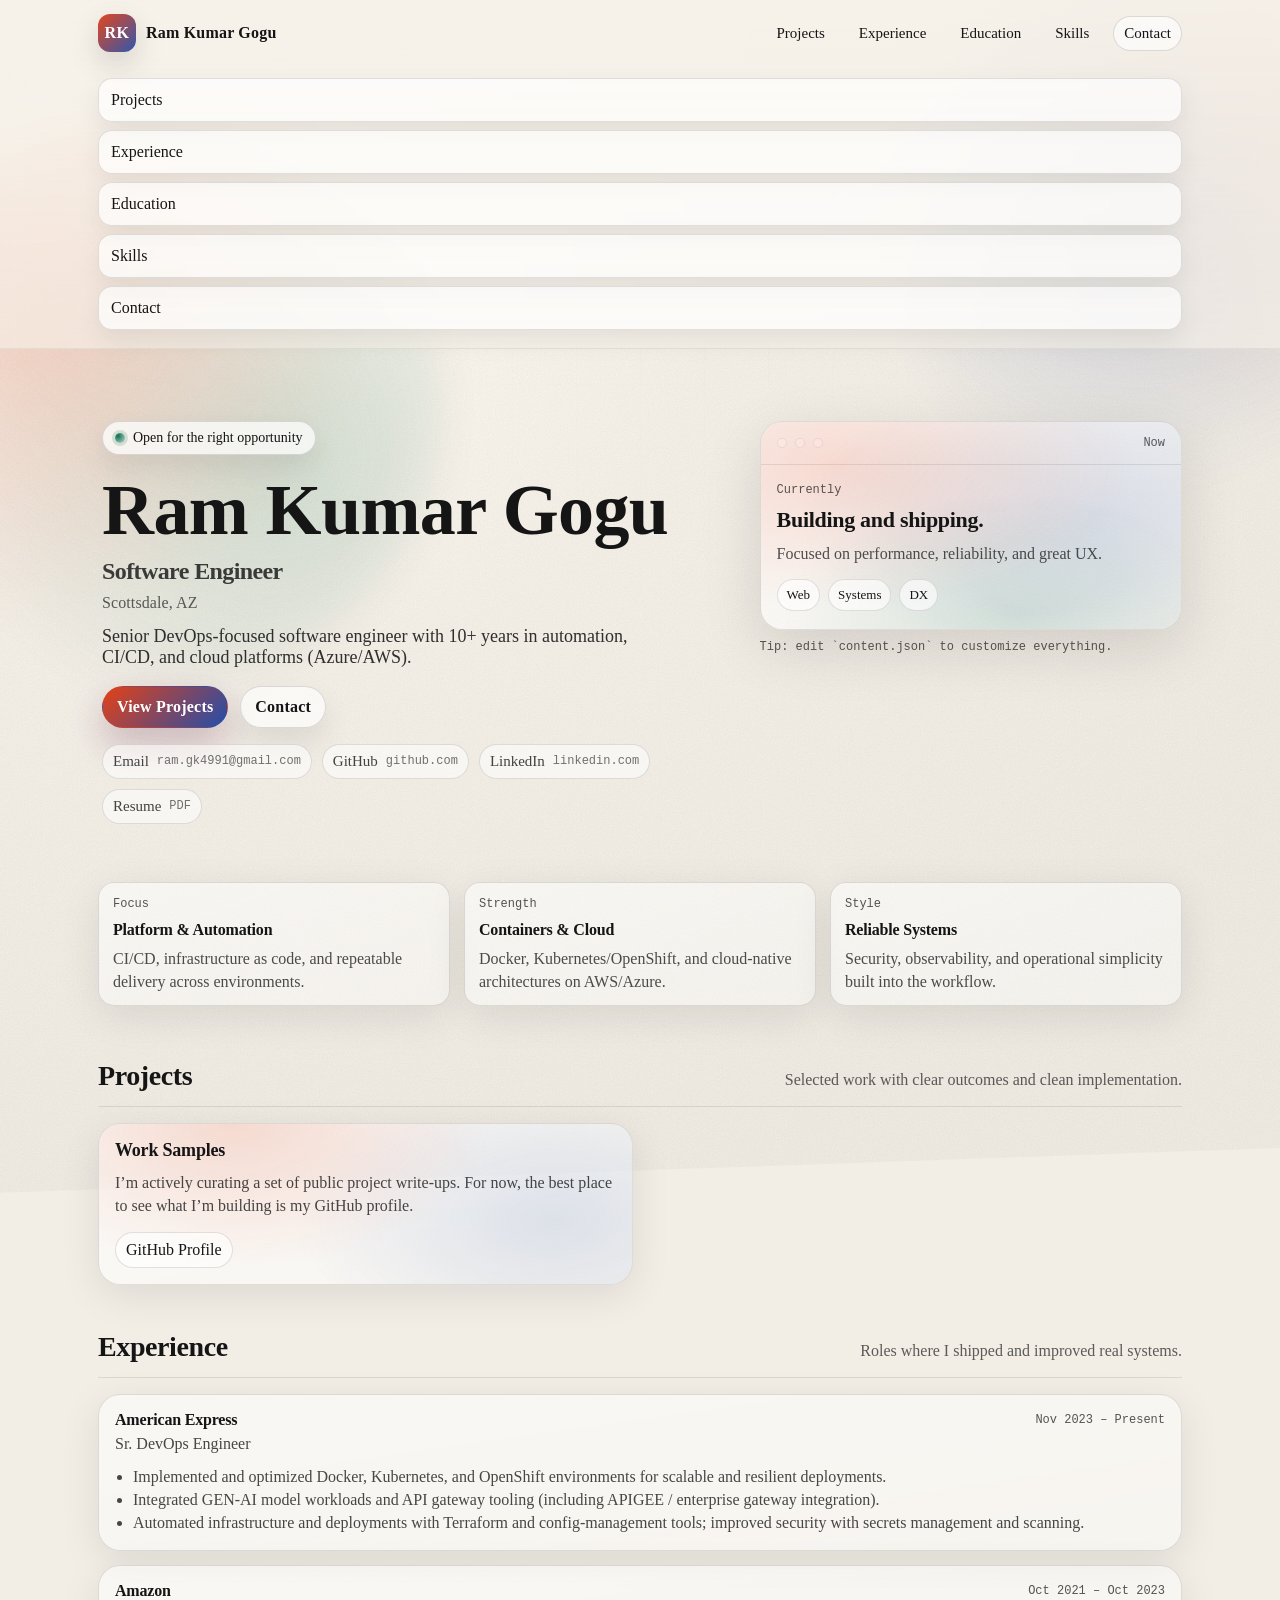
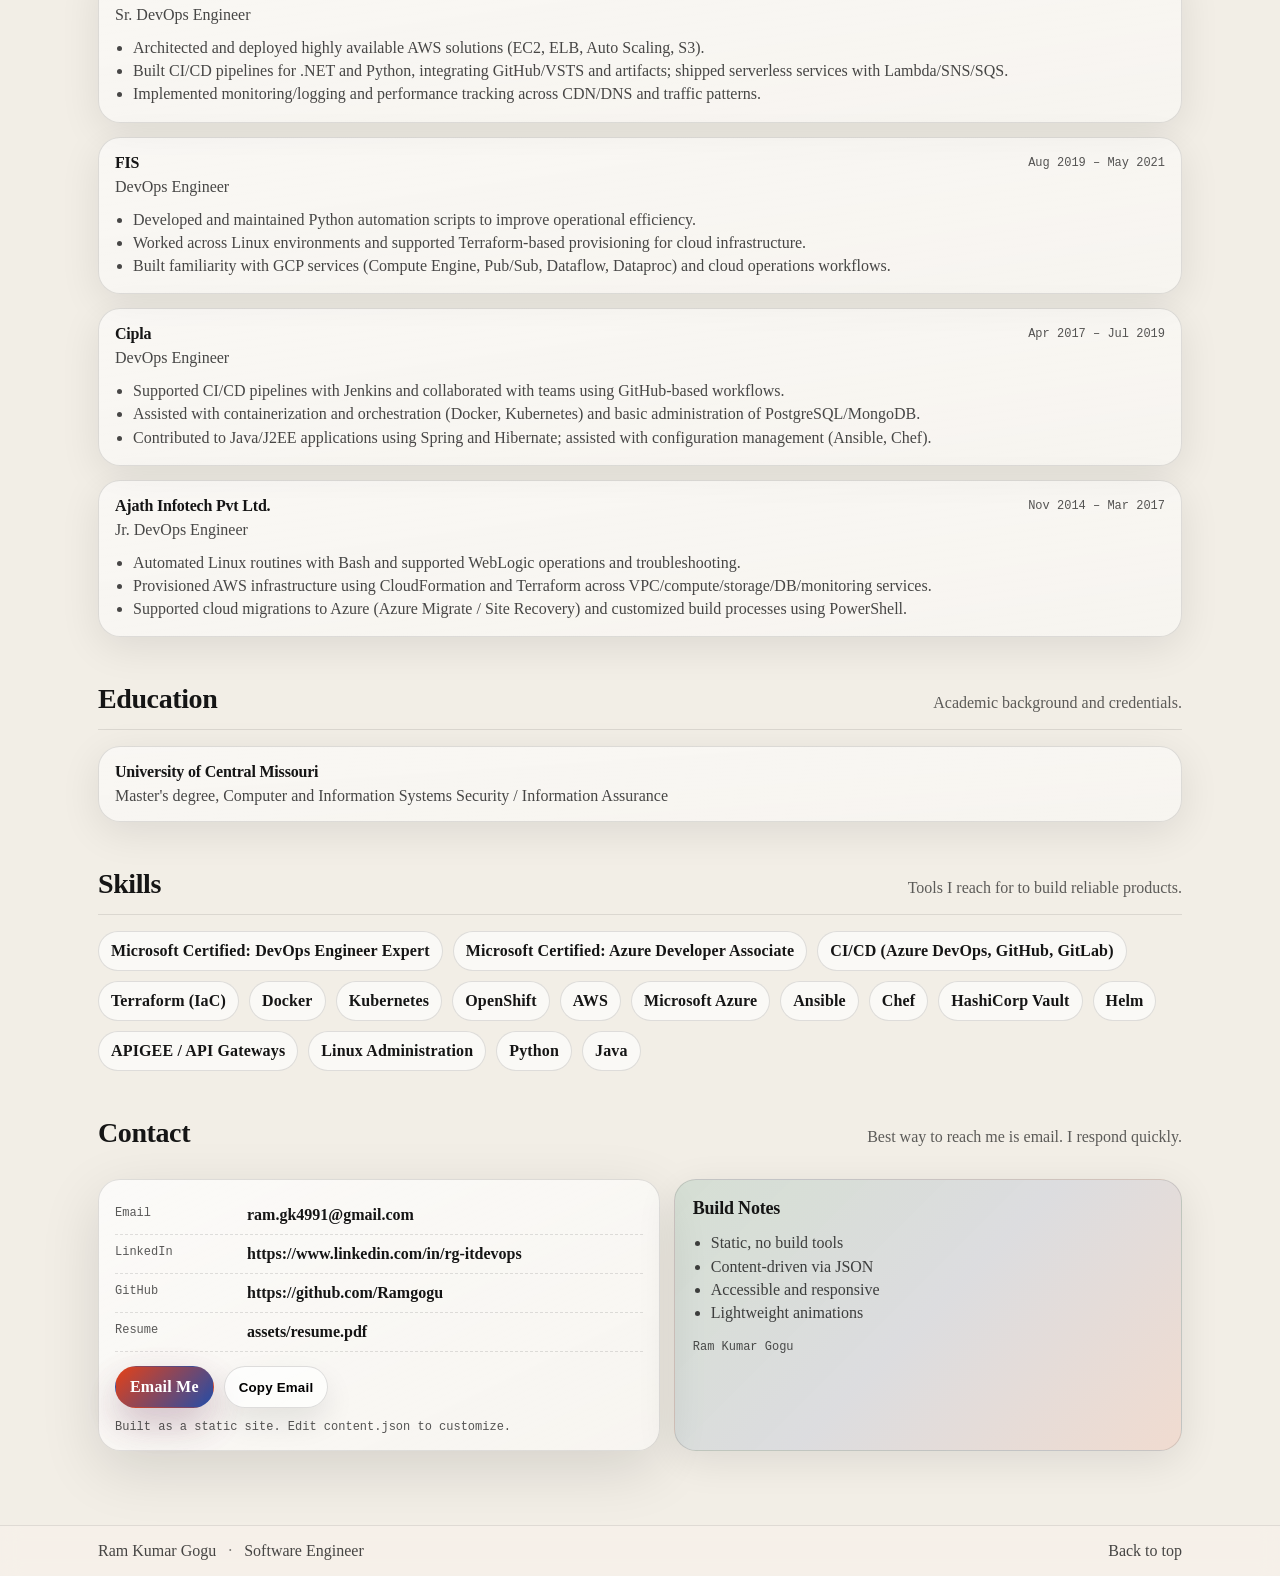
==== index.html @ 1a392394 "Publish portfolio" ====
<!doctype html>
<html lang="en">
  <head>
    <meta charset="UTF-8" />
    <meta name="viewport" content="width=device-width, initial-scale=1.0" />
    <meta name="color-scheme" content="light" />
    <title>Portfolio</title>
    <meta name="description" content="Personal portfolio." />

    <meta property="og:type" content="website" />
    <meta property="og:title" content="Portfolio" />
    <meta property="og:description" content="Personal portfolio." />
    <meta property="og:image" content="assets/og.svg" />

    <link rel="icon" href="assets/favicon.svg" type="image/svg+xml" />
    <link rel="preload" href="styles.css" as="style" />
    <link rel="stylesheet" href="styles.css" />
  </head>
  <body>
    <a class="skip" href="#main">Skip to content</a>

    <div class="bg" aria-hidden="true">
      <div class="bg__grain"></div>
      <div class="bg__orb bg__orb--one"></div>
      <div class="bg__orb bg__orb--two"></div>
      <div class="bg__grid"></div>
    </div>

    <header class="top">
      <nav class="nav" aria-label="Primary">
        <a class="brand" href="#top" aria-label="Home">
          <span class="brand__mark" aria-hidden="true">RK</span>
          <span class="brand__name" id="navName">Portfolio</span>
        </a>
        <div class="nav__links">
          <a href="#projects">Projects</a>
          <a href="#experience">Experience</a>
          <a href="#education">Education</a>
          <a href="#skills">Skills</a>
          <a href="#contact" class="pill">Contact</a>
        </div>
        <button class="nav__menu" id="menuBtn" type="button" aria-expanded="false" aria-controls="menuPanel">
          Menu
        </button>
      </nav>

      <div class="menu" id="menuPanel" hidden>
        <a href="#projects">Projects</a>
        <a href="#experience">Experience</a>
        <a href="#education">Education</a>
        <a href="#skills">Skills</a>
        <a href="#contact">Contact</a>
      </div>
    </header>

    <main id="main" class="main">
      <section class="hero" id="top">
        <div class="hero__content">
          <div class="hero__badge" id="availabilityBadge">Open to opportunities</div>
          <h1 class="hero__title">
            <span class="hero__name" id="heroName">Your Name</span>
            <span class="hero__role" id="heroRole">Role</span>
          </h1>
          <p class="hero__meta" id="heroMeta">Location</p>
          <p class="hero__tagline" id="heroTagline">A short, specific tagline.</p>
          <div class="hero__cta">
            <a class="btn btn--primary" id="primaryCta" href="#projects">View Projects</a>
            <a class="btn btn--ghost" id="secondaryCta" href="#contact">Contact</a>
          </div>
          <div class="hero__links" id="heroLinks" aria-label="Links"></div>
        </div>
        <div class="hero__card">
          <div class="card">
            <div class="card__top">
              <div class="card__dot"></div>
              <div class="card__dot"></div>
              <div class="card__dot"></div>
              <div class="card__label">Now</div>
            </div>
            <div class="card__body">
              <div class="card__kicker">Currently</div>
              <div class="card__headline" id="nowHeadline">Building and shipping.</div>
              <div class="card__sub" id="nowSub">Focused on performance, reliability, and great UX.</div>
              <div class="card__chips" id="nowChips">
                <span class="chip">Web</span>
                <span class="chip">Systems</span>
                <span class="chip">DX</span>
              </div>
            </div>
          </div>
          <div class="hero__hint">Tip: edit `content.json` to customize everything.</div>
        </div>
      </section>

      <section class="strip" id="highlights" aria-label="Highlights">
        <div class="strip__grid" id="highlightsGrid"></div>
      </section>

      <section class="section" id="projects">
        <div class="section__head">
          <h2>Projects</h2>
          <p>Selected work with clear outcomes and clean implementation.</p>
        </div>
        <div class="cards" id="projectsGrid"></div>
      </section>

      <section class="section" id="experience">
        <div class="section__head">
          <h2>Experience</h2>
          <p>Roles where I shipped and improved real systems.</p>
        </div>
        <div class="timeline" id="experienceTimeline"></div>
      </section>

      <section class="section" id="education">
        <div class="section__head">
          <h2>Education</h2>
          <p>Academic background and credentials.</p>
        </div>
        <div class="timeline" id="educationTimeline"></div>
      </section>

      <section class="section" id="skills">
        <div class="section__head">
          <h2>Skills</h2>
          <p>Tools I reach for to build reliable products.</p>
        </div>
        <div class="skills" id="skillsGrid"></div>
      </section>

      <section class="section section--contact" id="contact">
        <div class="section__head">
          <h2>Contact</h2>
          <p>Best way to reach me is email. I respond quickly.</p>
        </div>
        <div class="contact">
          <div class="contact__card">
            <div class="contact__row">
              <div class="contact__label">Email</div>
              <a class="contact__value" id="emailLink" href="mailto:you@example.com">you@example.com</a>
            </div>
            <div class="contact__row">
              <div class="contact__label">LinkedIn</div>
              <a class="contact__value" id="linkedinLink" href="#" rel="noreferrer">Add your URL</a>
            </div>
            <div class="contact__row">
              <div class="contact__label">GitHub</div>
              <a class="contact__value" id="githubLink" href="#" rel="noreferrer">Add your URL</a>
            </div>
            <div class="contact__row">
              <div class="contact__label">Resume</div>
              <a class="contact__value" id="resumeLink" href="#" rel="noreferrer">assets/resume.pdf</a>
            </div>
            <div class="contact__actions">
              <a class="btn btn--primary" id="emailCta" href="mailto:you@example.com">Email Me</a>
              <button class="btn btn--ghost" id="copyEmailBtn" type="button">Copy Email</button>
            </div>
            <p class="contact__note" id="footerNote"></p>
          </div>
          <div class="contact__aside">
            <div class="poster">
              <div class="poster__title">Build Notes</div>
              <ul class="poster__list">
                <li>Static, no build tools</li>
                <li>Content-driven via JSON</li>
                <li>Accessible and responsive</li>
                <li>Lightweight animations</li>
              </ul>
              <div class="poster__sig" id="posterSig">Your Name</div>
            </div>
          </div>
        </div>
      </section>
    </main>

    <footer class="footer">
      <div class="footer__inner">
        <div class="footer__left">
          <span id="footerName">Your Name</span>
          <span class="footer__sep" aria-hidden="true">·</span>
          <span id="footerRole">Role</span>
        </div>
        <div class="footer__right">
          <a href="#top">Back to top</a>
        </div>
      </div>
    </footer>

    <script type="module" src="app.js"></script>
  </body>
</html>
---- styles.css ----
:root {
  --bg0: #f7f2ea;
  --bg1: #f2eee6;
  --ink: #151515;
  --muted: rgba(21, 21, 21, 0.68);
  --line: rgba(21, 21, 21, 0.14);
  --card: rgba(255, 255, 255, 0.72);
  --card2: rgba(255, 255, 255, 0.55);

  --accent: #e43d12; /* hot vermillion */
  --accent2: #0b6e4f; /* deep green */
  --accent3: #1f4aa8; /* cobalt */

  --shadow: 0 18px 60px rgba(0, 0, 0, 0.12);
  --shadow2: 0 10px 40px rgba(0, 0, 0, 0.09);

  --radius: 22px;
  --radius2: 16px;
  --max: 1120px;

  --font: "Iowan Old Style", "Palatino Linotype", Palatino, "Book Antiqua", serif;
  --mono: ui-monospace, SFMono-Regular, Menlo, Monaco, Consolas, "Liberation Mono", "Courier New", monospace;
}

*,
*::before,
*::after {
  box-sizing: border-box;
}

html {
  scroll-behavior: smooth;
}

body {
  margin: 0;
  color: var(--ink);
  font-family: var(--font);
  background: radial-gradient(1200px 900px at 20% 10%, #fffaf2 0%, var(--bg0) 38%, var(--bg1) 100%);
  min-height: 100vh;
}

a {
  color: inherit;
  text-decoration: none;
}

a:hover {
  text-decoration: underline;
  text-decoration-thickness: 2px;
  text-underline-offset: 4px;
}

.skip {
  position: absolute;
  left: -9999px;
  top: 12px;
  padding: 10px 12px;
  border: 1px solid var(--line);
  border-radius: 999px;
  background: rgba(255, 255, 255, 0.95);
  box-shadow: var(--shadow2);
  z-index: 1000;
}

.skip:focus {
  left: 12px;
}

.bg {
  position: fixed;
  inset: 0;
  pointer-events: none;
  z-index: -1;
}

.bg__grain {
  position: absolute;
  inset: -30%;
  opacity: 0.08;
  background-image: url("assets/grain.svg");
  background-size: 180px 180px;
  transform: rotate(-2deg);
}

.bg__grid {
  position: absolute;
  inset: 0;
  opacity: 0.08;
  background-image:
    linear-gradient(to right, rgba(0, 0, 0, 0.14) 1px, transparent 1px),
    linear-gradient(to bottom, rgba(0, 0, 0, 0.12) 1px, transparent 1px);
  background-size: 64px 64px;
  mask-image: radial-gradient(600px 600px at 55% 30%, black 0%, transparent 70%);
}

.bg__orb {
  position: absolute;
  width: 560px;
  height: 560px;
  border-radius: 999px;
  filter: blur(22px);
  opacity: 0.35;
  transform: translateZ(0);
}

.bg__orb--one {
  left: -120px;
  top: 120px;
  background: radial-gradient(circle at 30% 30%, rgba(228, 61, 18, 0.55), rgba(228, 61, 18, 0) 60%),
    radial-gradient(circle at 70% 60%, rgba(11, 110, 79, 0.48), rgba(11, 110, 79, 0) 60%);
  animation: drift1 14s ease-in-out infinite;
}

.bg__orb--two {
  right: -180px;
  top: -40px;
  background: radial-gradient(circle at 40% 45%, rgba(31, 74, 168, 0.50), rgba(31, 74, 168, 0) 62%),
    radial-gradient(circle at 70% 30%, rgba(228, 61, 18, 0.30), rgba(228, 61, 18, 0) 55%);
  animation: drift2 18s ease-in-out infinite;
}

@keyframes drift1 {
  0% {
    transform: translate(-10px, 0px) scale(1);
  }
  50% {
    transform: translate(24px, -18px) scale(1.04);
  }
  100% {
    transform: translate(-10px, 0px) scale(1);
  }
}

@keyframes drift2 {
  0% {
    transform: translate(0px, 0px) scale(1);
  }
  50% {
    transform: translate(-22px, 16px) scale(1.05);
  }
  100% {
    transform: translate(0px, 0px) scale(1);
  }
}

.top {
  position: sticky;
  top: 0;
  z-index: 20;
  backdrop-filter: blur(10px);
  background: linear-gradient(to bottom, rgba(247, 242, 234, 0.86), rgba(247, 242, 234, 0.60));
  border-bottom: 1px solid rgba(21, 21, 21, 0.08);
}

.nav {
  max-width: var(--max);
  margin: 0 auto;
  padding: 14px 18px;
  display: flex;
  align-items: center;
  justify-content: space-between;
  gap: 16px;
}

.brand {
  display: inline-flex;
  align-items: center;
  gap: 10px;
  text-decoration: none;
}

.brand__mark {
  width: 38px;
  height: 38px;
  border-radius: 12px;
  display: grid;
  place-items: center;
  background: linear-gradient(135deg, rgba(228, 61, 18, 0.95), rgba(31, 74, 168, 0.92));
  color: white;
  font-weight: 700;
  letter-spacing: 0.4px;
  box-shadow: 0 12px 30px rgba(0, 0, 0, 0.14);
}

.brand__name {
  font-weight: 700;
  letter-spacing: 0.2px;
}

.nav__links {
  display: flex;
  gap: 14px;
  align-items: center;
  font-size: 15px;
}

.nav__links a {
  padding: 8px 10px;
  border-radius: 999px;
}

.nav__links a:hover {
  text-decoration: none;
  background: rgba(255, 255, 255, 0.62);
  box-shadow: 0 8px 18px rgba(0, 0, 0, 0.08);
}

.pill {
  border: 1px solid rgba(21, 21, 21, 0.14);
  background: rgba(255, 255, 255, 0.62);
}

.nav__menu {
  display: none;
  border: 1px solid rgba(21, 21, 21, 0.14);
  background: rgba(255, 255, 255, 0.62);
  border-radius: 999px;
  padding: 9px 12px;
  font: inherit;
  cursor: pointer;
}

.menu {
  max-width: var(--max);
  margin: 0 auto;
  padding: 12px 18px 18px 18px;
  display: grid;
  grid-template-columns: 1fr;
  gap: 8px;
}

.menu a {
  padding: 12px 12px;
  border-radius: 14px;
  border: 1px solid rgba(21, 21, 21, 0.12);
  background: rgba(255, 255, 255, 0.68);
  box-shadow: 0 10px 26px rgba(0, 0, 0, 0.08);
}

.menu a:hover {
  text-decoration: none;
  transform: translateY(-1px);
}

.main {
  max-width: var(--max);
  margin: 0 auto;
  padding: 24px 18px 54px 18px;
}

.hero {
  padding: 34px 0 10px 0;
  display: grid;
  grid-template-columns: 1.2fr 0.8fr;
  gap: 28px;
  align-items: start;
}

.hero__content {
  padding: 14px 4px;
}

.hero__badge {
  display: inline-flex;
  align-items: center;
  gap: 8px;
  padding: 8px 12px;
  border-radius: 999px;
  border: 1px solid rgba(21, 21, 21, 0.14);
  background: rgba(255, 255, 255, 0.72);
  box-shadow: 0 12px 28px rgba(0, 0, 0, 0.08);
  font-size: 14px;
}

.hero__badge::before {
  content: "";
  width: 10px;
  height: 10px;
  border-radius: 99px;
  background: radial-gradient(circle at 30% 30%, rgba(11, 110, 79, 1), rgba(11, 110, 79, 0.2));
  box-shadow: 0 0 0 3px rgba(11, 110, 79, 0.16);
}

.hero__title {
  margin: 18px 0 10px 0;
  line-height: 1.05;
  letter-spacing: -0.6px;
}

.hero__name {
  display: block;
  font-size: clamp(42px, 6vw, 72px);
  font-weight: 800;
}

.hero__role {
  display: block;
  font-size: clamp(18px, 2.1vw, 24px);
  font-weight: 600;
  color: rgba(21, 21, 21, 0.82);
  margin-top: 10px;
}

.hero__meta {
  margin: 0;
  color: var(--muted);
  font-size: 16px;
  letter-spacing: 0.1px;
}

.hero__tagline {
  margin: 14px 0 18px 0;
  font-size: 18px;
  color: rgba(21, 21, 21, 0.88);
  max-width: 62ch;
}

.hero__cta {
  display: flex;
  gap: 12px;
  align-items: center;
  flex-wrap: wrap;
}

.btn {
  display: inline-flex;
  align-items: center;
  justify-content: center;
  gap: 10px;
  padding: 11px 14px;
  border-radius: 999px;
  border: 1px solid rgba(21, 21, 21, 0.14);
  font-weight: 700;
  letter-spacing: 0.2px;
  cursor: pointer;
  user-select: none;
}

.btn:hover {
  text-decoration: none;
  transform: translateY(-1px);
}

.btn--primary {
  color: white;
  border-color: transparent;
  background: linear-gradient(135deg, rgba(228, 61, 18, 0.98), rgba(31, 74, 168, 0.98));
  box-shadow: 0 16px 36px rgba(31, 74, 168, 0.18), 0 16px 36px rgba(228, 61, 18, 0.16);
}

.btn--ghost {
  background: rgba(255, 255, 255, 0.66);
  box-shadow: 0 14px 30px rgba(0, 0, 0, 0.09);
}

.hero__links {
  display: flex;
  flex-wrap: wrap;
  gap: 10px;
  margin-top: 16px;
  color: rgba(21, 21, 21, 0.8);
  font-size: 15px;
}

.hero__link {
  display: inline-flex;
  align-items: center;
  gap: 8px;
  padding: 8px 10px;
  border-radius: 999px;
  border: 1px solid rgba(21, 21, 21, 0.12);
  background: rgba(255, 255, 255, 0.56);
}

.hero__link code {
  font-family: var(--mono);
  font-size: 12px;
  opacity: 0.75;
}

.hero__card {
  padding-top: 14px;
}

.card {
  border: 1px solid rgba(21, 21, 21, 0.12);
  background: linear-gradient(to bottom right, var(--card), rgba(255, 255, 255, 0.42));
  border-radius: var(--radius);
  box-shadow: var(--shadow);
  overflow: hidden;
  position: relative;
}

.card::after {
  content: "";
  position: absolute;
  inset: -2px;
  border-radius: var(--radius);
  background: radial-gradient(500px 240px at 18% 22%, rgba(228, 61, 18, 0.16), transparent 60%),
    radial-gradient(500px 240px at 80% 45%, rgba(31, 74, 168, 0.14), transparent 60%),
    radial-gradient(420px 220px at 60% 92%, rgba(11, 110, 79, 0.14), transparent 55%);
  pointer-events: none;
}

.card__top {
  display: flex;
  align-items: center;
  gap: 8px;
  padding: 14px 16px;
  border-bottom: 1px solid rgba(21, 21, 21, 0.10);
}

.card__dot {
  width: 10px;
  height: 10px;
  border-radius: 99px;
  border: 1px solid rgba(0, 0, 0, 0.08);
  background: rgba(255, 255, 255, 0.82);
}

.card__label {
  margin-left: auto;
  font-family: var(--mono);
  font-size: 12px;
  opacity: 0.7;
}

.card__body {
  padding: 18px 16px 18px 16px;
  position: relative;
  z-index: 1;
}

.card__kicker {
  font-family: var(--mono);
  font-size: 12px;
  opacity: 0.7;
}

.card__headline {
  margin-top: 10px;
  font-size: 22px;
  font-weight: 800;
  letter-spacing: -0.3px;
}

.card__sub {
  margin-top: 10px;
  color: rgba(21, 21, 21, 0.74);
  line-height: 1.4;
}

.card__chips {
  display: flex;
  flex-wrap: wrap;
  gap: 8px;
  margin-top: 14px;
}

.chip {
  padding: 7px 9px;
  border-radius: 999px;
  border: 1px solid rgba(21, 21, 21, 0.12);
  background: rgba(255, 255, 255, 0.62);
  font-size: 13px;
}

.hero__hint {
  margin-top: 10px;
  font-family: var(--mono);
  font-size: 12px;
  opacity: 0.7;
}

.strip {
  margin-top: 16px;
  padding: 18px 0 8px 0;
}

.strip__grid {
  display: grid;
  grid-template-columns: repeat(3, minmax(0, 1fr));
  gap: 14px;
}

.mini {
  border: 1px solid rgba(21, 21, 21, 0.12);
  background: linear-gradient(to bottom right, var(--card2), rgba(255, 255, 255, 0.38));
  border-radius: var(--radius2);
  box-shadow: var(--shadow2);
  padding: 14px 14px 12px 14px;
}

.mini__kicker {
  font-family: var(--mono);
  font-size: 12px;
  opacity: 0.72;
}

.mini__title {
  margin-top: 10px;
  font-weight: 900;
  letter-spacing: -0.2px;
}

.mini__body {
  margin-top: 8px;
  color: rgba(21, 21, 21, 0.76);
  line-height: 1.45;
}

.section {
  margin-top: 46px;
}

.section__head {
  display: flex;
  align-items: baseline;
  justify-content: space-between;
  gap: 16px;
  flex-wrap: wrap;
  padding-bottom: 14px;
  border-bottom: 1px solid rgba(21, 21, 21, 0.10);
}

.section__head h2 {
  margin: 0;
  font-size: 28px;
  letter-spacing: -0.4px;
}

.section__head p {
  margin: 6px 0 0 0;
  color: var(--muted);
  max-width: 60ch;
}

.cards {
  margin-top: 16px;
  display: grid;
  grid-template-columns: repeat(12, minmax(0, 1fr));
  gap: 14px;
}

.project {
  grid-column: span 6;
  border: 1px solid rgba(21, 21, 21, 0.12);
  background: linear-gradient(to bottom right, var(--card), rgba(255, 255, 255, 0.42));
  border-radius: var(--radius);
  box-shadow: var(--shadow2);
  padding: 16px;
  position: relative;
  overflow: hidden;
}

.project::before {
  content: "";
  position: absolute;
  inset: -2px;
  background: radial-gradient(420px 240px at 25% 0%, rgba(228, 61, 18, 0.18), transparent 62%),
    radial-gradient(420px 240px at 85% 60%, rgba(31, 74, 168, 0.14), transparent 62%);
  opacity: 0.9;
  pointer-events: none;
}

.project__inner {
  position: relative;
  z-index: 1;
}

.project__name {
  font-weight: 900;
  letter-spacing: -0.2px;
  font-size: 18px;
}

.project__summary {
  margin-top: 10px;
  color: rgba(21, 21, 21, 0.78);
  line-height: 1.45;
}

.project__tags {
  margin-top: 12px;
  display: flex;
  flex-wrap: wrap;
  gap: 8px;
}

.tag {
  font-family: var(--mono);
  font-size: 12px;
  padding: 6px 8px;
  border-radius: 999px;
  border: 1px solid rgba(21, 21, 21, 0.12);
  background: rgba(255, 255, 255, 0.62);
  opacity: 0.86;
}

.project__links {
  margin-top: 14px;
  display: flex;
  gap: 10px;
  flex-wrap: wrap;
}

.project__links a {
  padding: 8px 10px;
  border-radius: 999px;
  border: 1px solid rgba(21, 21, 21, 0.12);
  background: rgba(255, 255, 255, 0.62);
}

.project__links a:hover {
  text-decoration: none;
  transform: translateY(-1px);
}

.timeline {
  margin-top: 16px;
  display: grid;
  gap: 14px;
}

.role {
  border: 1px solid rgba(21, 21, 21, 0.12);
  border-radius: var(--radius);
  background: linear-gradient(to bottom right, var(--card2), rgba(255, 255, 255, 0.40));
  box-shadow: var(--shadow2);
  padding: 16px;
}

.role__top {
  display: flex;
  justify-content: space-between;
  gap: 14px;
  flex-wrap: wrap;
}

.role__company {
  font-weight: 900;
  letter-spacing: -0.2px;
}

.role__title {
  color: rgba(21, 21, 21, 0.78);
  margin-top: 6px;
}

.role__time {
  font-family: var(--mono);
  font-size: 12px;
  opacity: 0.72;
  padding-top: 2px;
}

.role__list {
  margin: 12px 0 0 0;
  padding: 0 0 0 18px;
  color: rgba(21, 21, 21, 0.78);
  line-height: 1.45;
}

.skills {
  margin-top: 16px;
  display: flex;
  flex-wrap: wrap;
  gap: 10px;
}

.skill {
  border-radius: 999px;
  border: 1px solid rgba(21, 21, 21, 0.12);
  background: rgba(255, 255, 255, 0.62);
  padding: 10px 12px;
  font-weight: 700;
  letter-spacing: 0.15px;
}

.section--contact .section__head {
  border-bottom: none;
}

.contact {
  margin-top: 16px;
  display: grid;
  grid-template-columns: 1.05fr 0.95fr;
  gap: 14px;
}

.contact__card {
  border: 1px solid rgba(21, 21, 21, 0.12);
  border-radius: var(--radius);
  background: linear-gradient(to bottom right, var(--card), rgba(255, 255, 255, 0.42));
  box-shadow: var(--shadow);
  padding: 16px;
}

.contact__row {
  display: grid;
  grid-template-columns: 120px 1fr;
  gap: 12px;
  padding: 10px 0;
  border-bottom: 1px dashed rgba(21, 21, 21, 0.12);
}

.contact__row:last-of-type {
  border-bottom: none;
}

.contact__label {
  font-family: var(--mono);
  font-size: 12px;
  opacity: 0.7;
}

.contact__value {
  font-weight: 800;
}

.contact__actions {
  margin-top: 14px;
  display: flex;
  gap: 10px;
  flex-wrap: wrap;
}

.contact__note {
  margin: 12px 0 0 0;
  color: rgba(21, 21, 21, 0.72);
  font-family: var(--mono);
  font-size: 12px;
}

.poster {
  border: 1px solid rgba(21, 21, 21, 0.12);
  border-radius: var(--radius);
  background: linear-gradient(135deg, rgba(11, 110, 79, 0.12), rgba(31, 74, 168, 0.10), rgba(228, 61, 18, 0.10));
  box-shadow: var(--shadow2);
  padding: 18px;
  height: 100%;
}

.poster__title {
  font-weight: 900;
  letter-spacing: -0.2px;
  font-size: 18px;
}

.poster__list {
  margin: 12px 0 0 0;
  padding: 0 0 0 18px;
  color: rgba(21, 21, 21, 0.80);
  line-height: 1.45;
}

.poster__sig {
  margin-top: 16px;
  font-family: var(--mono);
  font-size: 12px;
  opacity: 0.74;
}

.footer {
  margin-top: 20px;
  border-top: 1px solid rgba(21, 21, 21, 0.10);
  background: rgba(247, 242, 234, 0.72);
  backdrop-filter: blur(10px);
}

.footer__inner {
  max-width: var(--max);
  margin: 0 auto;
  padding: 16px 18px;
  display: flex;
  justify-content: space-between;
  gap: 12px;
  flex-wrap: wrap;
  align-items: center;
  color: rgba(21, 21, 21, 0.78);
}

.footer__sep {
  margin: 0 8px;
  opacity: 0.7;
}

.reveal {
  opacity: 0;
  transform: translateY(10px);
  transition: opacity 550ms ease, transform 550ms ease;
}

.reveal.is-visible {
  opacity: 1;
  transform: translateY(0);
}

@media (prefers-reduced-motion: reduce) {
  html {
    scroll-behavior: auto;
  }
  .bg__orb {
    animation: none;
  }
  .reveal {
    transition: none;
  }
  .btn:hover,
  .menu a:hover,
  .project__links a:hover {
    transform: none;
  }
}

@media (max-width: 980px) {
  .hero {
    grid-template-columns: 1fr;
  }
  .contact {
    grid-template-columns: 1fr;
  }
  .strip__grid {
    grid-template-columns: 1fr;
  }
  .project {
    grid-column: span 12;
  }
}

@media (max-width: 720px) {
  .nav__links {
    display: none;
  }
  .nav__menu {
    display: inline-flex;
  }
  .contact__row {
    grid-template-columns: 90px 1fr;
  }
}
---- styles.css ----
:root {
  --bg0: #f7f2ea;
  --bg1: #f2eee6;
  --ink: #151515;
  --muted: rgba(21, 21, 21, 0.68);
  --line: rgba(21, 21, 21, 0.14);
  --card: rgba(255, 255, 255, 0.72);
  --card2: rgba(255, 255, 255, 0.55);

  --accent: #e43d12; /* hot vermillion */
  --accent2: #0b6e4f; /* deep green */
  --accent3: #1f4aa8; /* cobalt */

  --shadow: 0 18px 60px rgba(0, 0, 0, 0.12);
  --shadow2: 0 10px 40px rgba(0, 0, 0, 0.09);

  --radius: 22px;
  --radius2: 16px;
  --max: 1120px;

  --font: "Iowan Old Style", "Palatino Linotype", Palatino, "Book Antiqua", serif;
  --mono: ui-monospace, SFMono-Regular, Menlo, Monaco, Consolas, "Liberation Mono", "Courier New", monospace;
}

*,
*::before,
*::after {
  box-sizing: border-box;
}

html {
  scroll-behavior: smooth;
}

body {
  margin: 0;
  color: var(--ink);
  font-family: var(--font);
  background: radial-gradient(1200px 900px at 20% 10%, #fffaf2 0%, var(--bg0) 38%, var(--bg1) 100%);
  min-height: 100vh;
}

a {
  color: inherit;
  text-decoration: none;
}

a:hover {
  text-decoration: underline;
  text-decoration-thickness: 2px;
  text-underline-offset: 4px;
}

.skip {
  position: absolute;
  left: -9999px;
  top: 12px;
  padding: 10px 12px;
  border: 1px solid var(--line);
  border-radius: 999px;
  background: rgba(255, 255, 255, 0.95);
  box-shadow: var(--shadow2);
  z-index: 1000;
}

.skip:focus {
  left: 12px;
}

.bg {
  position: fixed;
  inset: 0;
  pointer-events: none;
  z-index: -1;
}

.bg__grain {
  position: absolute;
  inset: -30%;
  opacity: 0.08;
  background-image: url("assets/grain.svg");
  background-size: 180px 180px;
  transform: rotate(-2deg);
}

.bg__grid {
  position: absolute;
  inset: 0;
  opacity: 0.08;
  background-image:
    linear-gradient(to right, rgba(0, 0, 0, 0.14) 1px, transparent 1px),
    linear-gradient(to bottom, rgba(0, 0, 0, 0.12) 1px, transparent 1px);
  background-size: 64px 64px;
  mask-image: radial-gradient(600px 600px at 55% 30%, black 0%, transparent 70%);
}

.bg__orb {
  position: absolute;
  width: 560px;
  height: 560px;
  border-radius: 999px;
  filter: blur(22px);
  opacity: 0.35;
  transform: translateZ(0);
}

.bg__orb--one {
  left: -120px;
  top: 120px;
  background: radial-gradient(circle at 30% 30%, rgba(228, 61, 18, 0.55), rgba(228, 61, 18, 0) 60%),
    radial-gradient(circle at 70% 60%, rgba(11, 110, 79, 0.48), rgba(11, 110, 79, 0) 60%);
  animation: drift1 14s ease-in-out infinite;
}

.bg__orb--two {
  right: -180px;
  top: -40px;
  background: radial-gradient(circle at 40% 45%, rgba(31, 74, 168, 0.50), rgba(31, 74, 168, 0) 62%),
    radial-gradient(circle at 70% 30%, rgba(228, 61, 18, 0.30), rgba(228, 61, 18, 0) 55%);
  animation: drift2 18s ease-in-out infinite;
}

@keyframes drift1 {
  0% {
    transform: translate(-10px, 0px) scale(1);
  }
  50% {
    transform: translate(24px, -18px) scale(1.04);
  }
  100% {
    transform: translate(-10px, 0px) scale(1);
  }
}

@keyframes drift2 {
  0% {
    transform: translate(0px, 0px) scale(1);
  }
  50% {
    transform: translate(-22px, 16px) scale(1.05);
  }
  100% {
    transform: translate(0px, 0px) scale(1);
  }
}

.top {
  position: sticky;
  top: 0;
  z-index: 20;
  backdrop-filter: blur(10px);
  background: linear-gradient(to bottom, rgba(247, 242, 234, 0.86), rgba(247, 242, 234, 0.60));
  border-bottom: 1px solid rgba(21, 21, 21, 0.08);
}

.nav {
  max-width: var(--max);
  margin: 0 auto;
  padding: 14px 18px;
  display: flex;
  align-items: center;
  justify-content: space-between;
  gap: 16px;
}

.brand {
  display: inline-flex;
  align-items: center;
  gap: 10px;
  text-decoration: none;
}

.brand__mark {
  width: 38px;
  height: 38px;
  border-radius: 12px;
  display: grid;
  place-items: center;
  background: linear-gradient(135deg, rgba(228, 61, 18, 0.95), rgba(31, 74, 168, 0.92));
  color: white;
  font-weight: 700;
  letter-spacing: 0.4px;
  box-shadow: 0 12px 30px rgba(0, 0, 0, 0.14);
}

.brand__name {
  font-weight: 700;
  letter-spacing: 0.2px;
}

.nav__links {
  display: flex;
  gap: 14px;
  align-items: center;
  font-size: 15px;
}

.nav__links a {
  padding: 8px 10px;
  border-radius: 999px;
}

.nav__links a:hover {
  text-decoration: none;
  background: rgba(255, 255, 255, 0.62);
  box-shadow: 0 8px 18px rgba(0, 0, 0, 0.08);
}

.pill {
  border: 1px solid rgba(21, 21, 21, 0.14);
  background: rgba(255, 255, 255, 0.62);
}

.nav__menu {
  display: none;
  border: 1px solid rgba(21, 21, 21, 0.14);
  background: rgba(255, 255, 255, 0.62);
  border-radius: 999px;
  padding: 9px 12px;
  font: inherit;
  cursor: pointer;
}

.menu {
  max-width: var(--max);
  margin: 0 auto;
  padding: 12px 18px 18px 18px;
  display: grid;
  grid-template-columns: 1fr;
  gap: 8px;
}

.menu a {
  padding: 12px 12px;
  border-radius: 14px;
  border: 1px solid rgba(21, 21, 21, 0.12);
  background: rgba(255, 255, 255, 0.68);
  box-shadow: 0 10px 26px rgba(0, 0, 0, 0.08);
}

.menu a:hover {
  text-decoration: none;
  transform: translateY(-1px);
}

.main {
  max-width: var(--max);
  margin: 0 auto;
  padding: 24px 18px 54px 18px;
}

.hero {
  padding: 34px 0 10px 0;
  display: grid;
  grid-template-columns: 1.2fr 0.8fr;
  gap: 28px;
  align-items: start;
}

.hero__content {
  padding: 14px 4px;
}

.hero__badge {
  display: inline-flex;
  align-items: center;
  gap: 8px;
  padding: 8px 12px;
  border-radius: 999px;
  border: 1px solid rgba(21, 21, 21, 0.14);
  background: rgba(255, 255, 255, 0.72);
  box-shadow: 0 12px 28px rgba(0, 0, 0, 0.08);
  font-size: 14px;
}

.hero__badge::before {
  content: "";
  width: 10px;
  height: 10px;
  border-radius: 99px;
  background: radial-gradient(circle at 30% 30%, rgba(11, 110, 79, 1), rgba(11, 110, 79, 0.2));
  box-shadow: 0 0 0 3px rgba(11, 110, 79, 0.16);
}

.hero__title {
  margin: 18px 0 10px 0;
  line-height: 1.05;
  letter-spacing: -0.6px;
}

.hero__name {
  display: block;
  font-size: clamp(42px, 6vw, 72px);
  font-weight: 800;
}

.hero__role {
  display: block;
  font-size: clamp(18px, 2.1vw, 24px);
  font-weight: 600;
  color: rgba(21, 21, 21, 0.82);
  margin-top: 10px;
}

.hero__meta {
  margin: 0;
  color: var(--muted);
  font-size: 16px;
  letter-spacing: 0.1px;
}

.hero__tagline {
  margin: 14px 0 18px 0;
  font-size: 18px;
  color: rgba(21, 21, 21, 0.88);
  max-width: 62ch;
}

.hero__cta {
  display: flex;
  gap: 12px;
  align-items: center;
  flex-wrap: wrap;
}

.btn {
  display: inline-flex;
  align-items: center;
  justify-content: center;
  gap: 10px;
  padding: 11px 14px;
  border-radius: 999px;
  border: 1px solid rgba(21, 21, 21, 0.14);
  font-weight: 700;
  letter-spacing: 0.2px;
  cursor: pointer;
  user-select: none;
}

.btn:hover {
  text-decoration: none;
  transform: translateY(-1px);
}

.btn--primary {
  color: white;
  border-color: transparent;
  background: linear-gradient(135deg, rgba(228, 61, 18, 0.98), rgba(31, 74, 168, 0.98));
  box-shadow: 0 16px 36px rgba(31, 74, 168, 0.18), 0 16px 36px rgba(228, 61, 18, 0.16);
}

.btn--ghost {
  background: rgba(255, 255, 255, 0.66);
  box-shadow: 0 14px 30px rgba(0, 0, 0, 0.09);
}

.hero__links {
  display: flex;
  flex-wrap: wrap;
  gap: 10px;
  margin-top: 16px;
  color: rgba(21, 21, 21, 0.8);
  font-size: 15px;
}

.hero__link {
  display: inline-flex;
  align-items: center;
  gap: 8px;
  padding: 8px 10px;
  border-radius: 999px;
  border: 1px solid rgba(21, 21, 21, 0.12);
  background: rgba(255, 255, 255, 0.56);
}

.hero__link code {
  font-family: var(--mono);
  font-size: 12px;
  opacity: 0.75;
}

.hero__card {
  padding-top: 14px;
}

.card {
  border: 1px solid rgba(21, 21, 21, 0.12);
  background: linear-gradient(to bottom right, var(--card), rgba(255, 255, 255, 0.42));
  border-radius: var(--radius);
  box-shadow: var(--shadow);
  overflow: hidden;
  position: relative;
}

.card::after {
  content: "";
  position: absolute;
  inset: -2px;
  border-radius: var(--radius);
  background: radial-gradient(500px 240px at 18% 22%, rgba(228, 61, 18, 0.16), transparent 60%),
    radial-gradient(500px 240px at 80% 45%, rgba(31, 74, 168, 0.14), transparent 60%),
    radial-gradient(420px 220px at 60% 92%, rgba(11, 110, 79, 0.14), transparent 55%);
  pointer-events: none;
}

.card__top {
  display: flex;
  align-items: center;
  gap: 8px;
  padding: 14px 16px;
  border-bottom: 1px solid rgba(21, 21, 21, 0.10);
}

.card__dot {
  width: 10px;
  height: 10px;
  border-radius: 99px;
  border: 1px solid rgba(0, 0, 0, 0.08);
  background: rgba(255, 255, 255, 0.82);
}

.card__label {
  margin-left: auto;
  font-family: var(--mono);
  font-size: 12px;
  opacity: 0.7;
}

.card__body {
  padding: 18px 16px 18px 16px;
  position: relative;
  z-index: 1;
}

.card__kicker {
  font-family: var(--mono);
  font-size: 12px;
  opacity: 0.7;
}

.card__headline {
  margin-top: 10px;
  font-size: 22px;
  font-weight: 800;
  letter-spacing: -0.3px;
}

.card__sub {
  margin-top: 10px;
  color: rgba(21, 21, 21, 0.74);
  line-height: 1.4;
}

.card__chips {
  display: flex;
  flex-wrap: wrap;
  gap: 8px;
  margin-top: 14px;
}

.chip {
  padding: 7px 9px;
  border-radius: 999px;
  border: 1px solid rgba(21, 21, 21, 0.12);
  background: rgba(255, 255, 255, 0.62);
  font-size: 13px;
}

.hero__hint {
  margin-top: 10px;
  font-family: var(--mono);
  font-size: 12px;
  opacity: 0.7;
}

.strip {
  margin-top: 16px;
  padding: 18px 0 8px 0;
}

.strip__grid {
  display: grid;
  grid-template-columns: repeat(3, minmax(0, 1fr));
  gap: 14px;
}

.mini {
  border: 1px solid rgba(21, 21, 21, 0.12);
  background: linear-gradient(to bottom right, var(--card2), rgba(255, 255, 255, 0.38));
  border-radius: var(--radius2);
  box-shadow: var(--shadow2);
  padding: 14px 14px 12px 14px;
}

.mini__kicker {
  font-family: var(--mono);
  font-size: 12px;
  opacity: 0.72;
}

.mini__title {
  margin-top: 10px;
  font-weight: 900;
  letter-spacing: -0.2px;
}

.mini__body {
  margin-top: 8px;
  color: rgba(21, 21, 21, 0.76);
  line-height: 1.45;
}

.section {
  margin-top: 46px;
}

.section__head {
  display: flex;
  align-items: baseline;
  justify-content: space-between;
  gap: 16px;
  flex-wrap: wrap;
  padding-bottom: 14px;
  border-bottom: 1px solid rgba(21, 21, 21, 0.10);
}

.section__head h2 {
  margin: 0;
  font-size: 28px;
  letter-spacing: -0.4px;
}

.section__head p {
  margin: 6px 0 0 0;
  color: var(--muted);
  max-width: 60ch;
}

.cards {
  margin-top: 16px;
  display: grid;
  grid-template-columns: repeat(12, minmax(0, 1fr));
  gap: 14px;
}

.project {
  grid-column: span 6;
  border: 1px solid rgba(21, 21, 21, 0.12);
  background: linear-gradient(to bottom right, var(--card), rgba(255, 255, 255, 0.42));
  border-radius: var(--radius);
  box-shadow: var(--shadow2);
  padding: 16px;
  position: relative;
  overflow: hidden;
}

.project::before {
  content: "";
  position: absolute;
  inset: -2px;
  background: radial-gradient(420px 240px at 25% 0%, rgba(228, 61, 18, 0.18), transparent 62%),
    radial-gradient(420px 240px at 85% 60%, rgba(31, 74, 168, 0.14), transparent 62%);
  opacity: 0.9;
  pointer-events: none;
}

.project__inner {
  position: relative;
  z-index: 1;
}

.project__name {
  font-weight: 900;
  letter-spacing: -0.2px;
  font-size: 18px;
}

.project__summary {
  margin-top: 10px;
  color: rgba(21, 21, 21, 0.78);
  line-height: 1.45;
}

.project__tags {
  margin-top: 12px;
  display: flex;
  flex-wrap: wrap;
  gap: 8px;
}

.tag {
  font-family: var(--mono);
  font-size: 12px;
  padding: 6px 8px;
  border-radius: 999px;
  border: 1px solid rgba(21, 21, 21, 0.12);
  background: rgba(255, 255, 255, 0.62);
  opacity: 0.86;
}

.project__links {
  margin-top: 14px;
  display: flex;
  gap: 10px;
  flex-wrap: wrap;
}

.project__links a {
  padding: 8px 10px;
  border-radius: 999px;
  border: 1px solid rgba(21, 21, 21, 0.12);
  background: rgba(255, 255, 255, 0.62);
}

.project__links a:hover {
  text-decoration: none;
  transform: translateY(-1px);
}

.timeline {
  margin-top: 16px;
  display: grid;
  gap: 14px;
}

.role {
  border: 1px solid rgba(21, 21, 21, 0.12);
  border-radius: var(--radius);
  background: linear-gradient(to bottom right, var(--card2), rgba(255, 255, 255, 0.40));
  box-shadow: var(--shadow2);
  padding: 16px;
}

.role__top {
  display: flex;
  justify-content: space-between;
  gap: 14px;
  flex-wrap: wrap;
}

.role__company {
  font-weight: 900;
  letter-spacing: -0.2px;
}

.role__title {
  color: rgba(21, 21, 21, 0.78);
  margin-top: 6px;
}

.role__time {
  font-family: var(--mono);
  font-size: 12px;
  opacity: 0.72;
  padding-top: 2px;
}

.role__list {
  margin: 12px 0 0 0;
  padding: 0 0 0 18px;
  color: rgba(21, 21, 21, 0.78);
  line-height: 1.45;
}

.skills {
  margin-top: 16px;
  display: flex;
  flex-wrap: wrap;
  gap: 10px;
}

.skill {
  border-radius: 999px;
  border: 1px solid rgba(21, 21, 21, 0.12);
  background: rgba(255, 255, 255, 0.62);
  padding: 10px 12px;
  font-weight: 700;
  letter-spacing: 0.15px;
}

.section--contact .section__head {
  border-bottom: none;
}

.contact {
  margin-top: 16px;
  display: grid;
  grid-template-columns: 1.05fr 0.95fr;
  gap: 14px;
}

.contact__card {
  border: 1px solid rgba(21, 21, 21, 0.12);
  border-radius: var(--radius);
  background: linear-gradient(to bottom right, var(--card), rgba(255, 255, 255, 0.42));
  box-shadow: var(--shadow);
  padding: 16px;
}

.contact__row {
  display: grid;
  grid-template-columns: 120px 1fr;
  gap: 12px;
  padding: 10px 0;
  border-bottom: 1px dashed rgba(21, 21, 21, 0.12);
}

.contact__row:last-of-type {
  border-bottom: none;
}

.contact__label {
  font-family: var(--mono);
  font-size: 12px;
  opacity: 0.7;
}

.contact__value {
  font-weight: 800;
}

.contact__actions {
  margin-top: 14px;
  display: flex;
  gap: 10px;
  flex-wrap: wrap;
}

.contact__note {
  margin: 12px 0 0 0;
  color: rgba(21, 21, 21, 0.72);
  font-family: var(--mono);
  font-size: 12px;
}

.poster {
  border: 1px solid rgba(21, 21, 21, 0.12);
  border-radius: var(--radius);
  background: linear-gradient(135deg, rgba(11, 110, 79, 0.12), rgba(31, 74, 168, 0.10), rgba(228, 61, 18, 0.10));
  box-shadow: var(--shadow2);
  padding: 18px;
  height: 100%;
}

.poster__title {
  font-weight: 900;
  letter-spacing: -0.2px;
  font-size: 18px;
}

.poster__list {
  margin: 12px 0 0 0;
  padding: 0 0 0 18px;
  color: rgba(21, 21, 21, 0.80);
  line-height: 1.45;
}

.poster__sig {
  margin-top: 16px;
  font-family: var(--mono);
  font-size: 12px;
  opacity: 0.74;
}

.footer {
  margin-top: 20px;
  border-top: 1px solid rgba(21, 21, 21, 0.10);
  background: rgba(247, 242, 234, 0.72);
  backdrop-filter: blur(10px);
}

.footer__inner {
  max-width: var(--max);
  margin: 0 auto;
  padding: 16px 18px;
  display: flex;
  justify-content: space-between;
  gap: 12px;
  flex-wrap: wrap;
  align-items: center;
  color: rgba(21, 21, 21, 0.78);
}

.footer__sep {
  margin: 0 8px;
  opacity: 0.7;
}

.reveal {
  opacity: 0;
  transform: translateY(10px);
  transition: opacity 550ms ease, transform 550ms ease;
}

.reveal.is-visible {
  opacity: 1;
  transform: translateY(0);
}

@media (prefers-reduced-motion: reduce) {
  html {
    scroll-behavior: auto;
  }
  .bg__orb {
    animation: none;
  }
  .reveal {
    transition: none;
  }
  .btn:hover,
  .menu a:hover,
  .project__links a:hover {
    transform: none;
  }
}

@media (max-width: 980px) {
  .hero {
    grid-template-columns: 1fr;
  }
  .contact {
    grid-template-columns: 1fr;
  }
  .strip__grid {
    grid-template-columns: 1fr;
  }
  .project {
    grid-column: span 12;
  }
}

@media (max-width: 720px) {
  .nav__links {
    display: none;
  }
  .nav__menu {
    display: inline-flex;
  }
  .contact__row {
    grid-template-columns: 90px 1fr;
  }
}
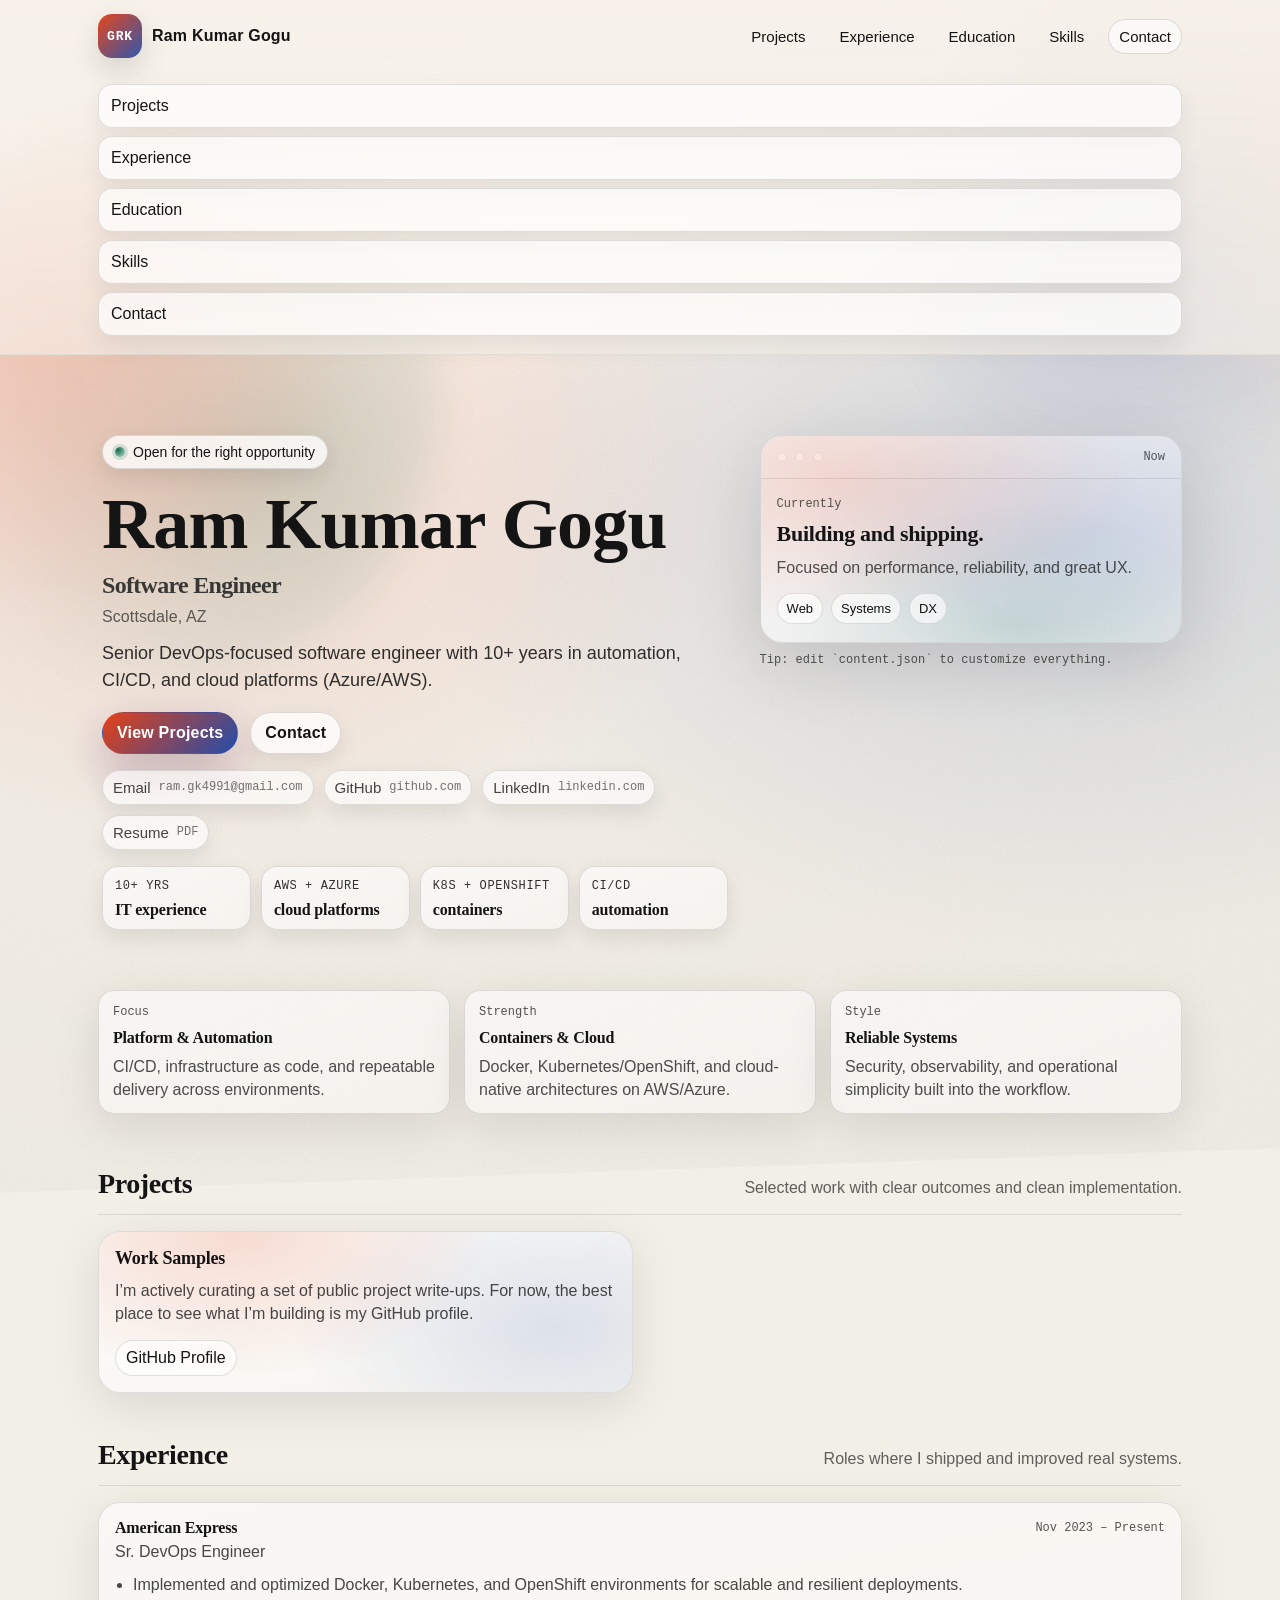
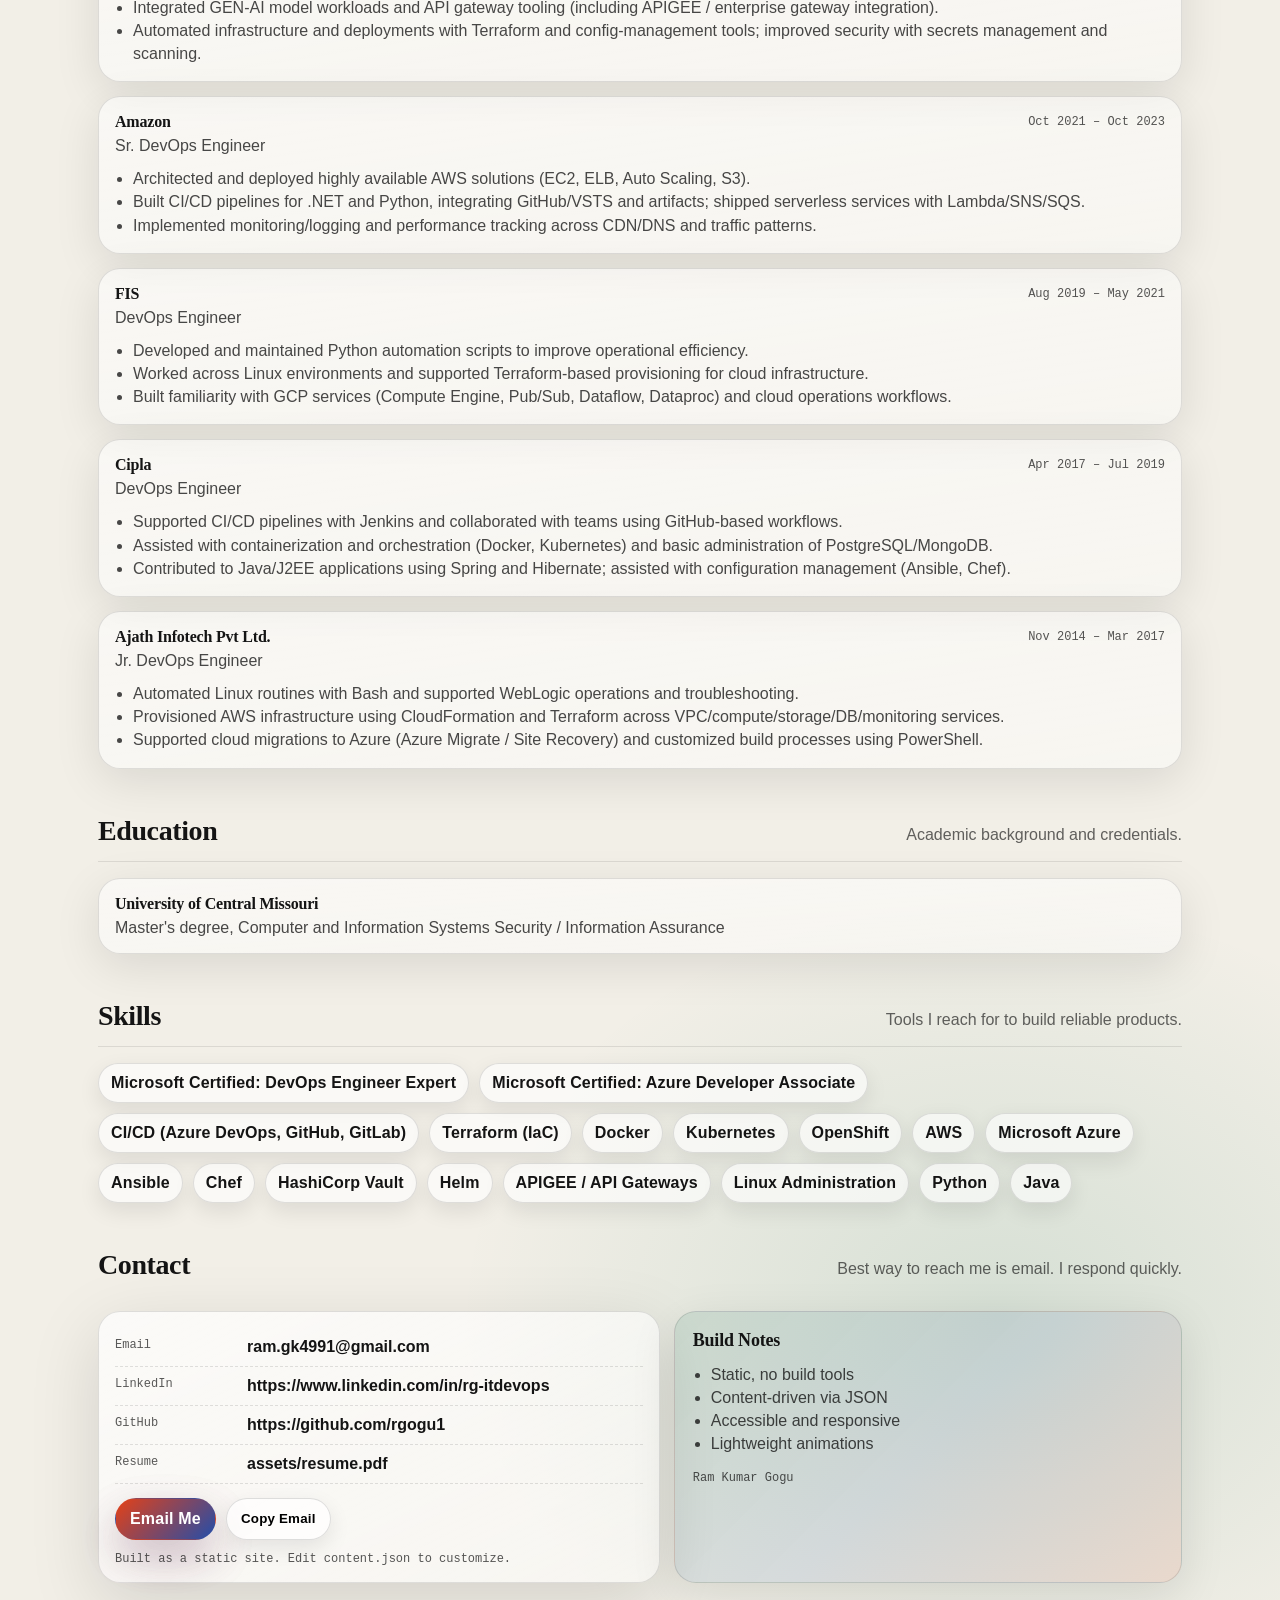
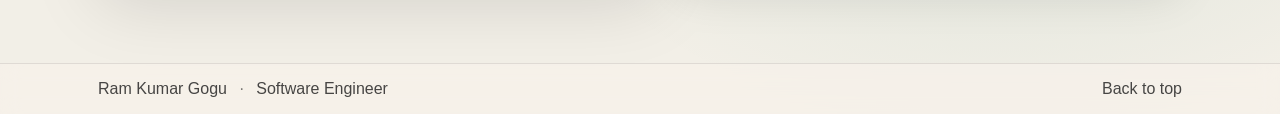
==== commit 2e9a1582: "Improve UI + add GRK initials" ====
--- a/index.html
+++ b/index.html
@@ -29,7 +29,7 @@
     <header class="top">
       <nav class="nav" aria-label="Primary">
         <a class="brand" href="#top" aria-label="Home">
-          <span class="brand__mark" aria-hidden="true">RK</span>
+          <span class="brand__mark" id="brandMark" aria-hidden="true">GRK</span>
           <span class="brand__name" id="navName">Portfolio</span>
         </a>
         <div class="nav__links">
@@ -68,6 +68,7 @@
             <a class="btn btn--ghost" id="secondaryCta" href="#contact">Contact</a>
           </div>
           <div class="hero__links" id="heroLinks" aria-label="Links"></div>
+          <div class="stats" id="statsRow" aria-label="Quick stats"></div>
         </div>
         <div class="hero__card">
           <div class="card">
--- a/styles.css
+++ b/styles.css
@@ -1,25 +1,29 @@
 :root {
   --bg0: #f7f2ea;
-  --bg1: #f2eee6;
-  --ink: #151515;
-  --muted: rgba(21, 21, 21, 0.68);
-  --line: rgba(21, 21, 21, 0.14);
-  --card: rgba(255, 255, 255, 0.72);
-  --card2: rgba(255, 255, 255, 0.55);
-
-  --accent: #e43d12; /* hot vermillion */
+  --bg1: #f2efe7;
+  --paper: rgba(255, 255, 255, 0.70);
+  --paper2: rgba(255, 255, 255, 0.54);
+
+  --ink: #141414;
+  --muted: rgba(20, 20, 20, 0.66);
+  --line: rgba(20, 20, 20, 0.14);
+
+  --accent: #e43d12; /* vermillion */
   --accent2: #0b6e4f; /* deep green */
   --accent3: #1f4aa8; /* cobalt */
 
-  --shadow: 0 18px 60px rgba(0, 0, 0, 0.12);
-  --shadow2: 0 10px 40px rgba(0, 0, 0, 0.09);
+  --shadow: 0 20px 70px rgba(0, 0, 0, 0.13);
+  --shadow2: 0 12px 46px rgba(0, 0, 0, 0.10);
+  --shadow3: 0 8px 22px rgba(0, 0, 0, 0.09);
 
   --radius: 22px;
   --radius2: 16px;
+  --radius3: 999px;
   --max: 1120px;
 
-  --font: "Iowan Old Style", "Palatino Linotype", Palatino, "Book Antiqua", serif;
-  --mono: ui-monospace, SFMono-Regular, Menlo, Monaco, Consolas, "Liberation Mono", "Courier New", monospace;
+  --display: "Baskerville", "Libre Baskerville", "Palatino Linotype", Palatino, serif;
+  --body: "Avenir Next", Avenir, "Gill Sans", Optima, sans-serif;
+  --mono: ui-monospace, Menlo, Monaco, Consolas, "Liberation Mono", "Courier New", monospace;
 }
 
 *,
@@ -35,8 +39,12 @@
 body {
   margin: 0;
   color: var(--ink);
-  font-family: var(--font);
-  background: radial-gradient(1200px 900px at 20% 10%, #fffaf2 0%, var(--bg0) 38%, var(--bg1) 100%);
+  font-family: var(--body);
+  background:
+    radial-gradient(1000px 700px at 16% 14%, rgba(228, 61, 18, 0.14), rgba(228, 61, 18, 0) 55%),
+    radial-gradient(1100px 720px at 82% 16%, rgba(31, 74, 168, 0.14), rgba(31, 74, 168, 0) 58%),
+    radial-gradient(900px 700px at 78% 88%, rgba(11, 110, 79, 0.12), rgba(11, 110, 79, 0) 60%),
+    radial-gradient(1200px 900px at 20% 10%, #fffaf2 0%, var(--bg0) 38%, var(--bg1) 100%);
   min-height: 100vh;
 }
 
@@ -77,7 +85,7 @@
 .bg__grain {
   position: absolute;
   inset: -30%;
-  opacity: 0.08;
+  opacity: 0.07;
   background-image: url("assets/grain.svg");
   background-size: 180px 180px;
   transform: rotate(-2deg);
@@ -86,12 +94,12 @@
 .bg__grid {
   position: absolute;
   inset: 0;
-  opacity: 0.08;
+  opacity: 0.07;
   background-image:
     linear-gradient(to right, rgba(0, 0, 0, 0.14) 1px, transparent 1px),
     linear-gradient(to bottom, rgba(0, 0, 0, 0.12) 1px, transparent 1px);
-  background-size: 64px 64px;
-  mask-image: radial-gradient(600px 600px at 55% 30%, black 0%, transparent 70%);
+  background-size: 72px 72px;
+  mask-image: radial-gradient(720px 720px at 54% 28%, black 0%, transparent 70%);
 }
 
 .bg__orb {
@@ -149,7 +157,7 @@
   top: 0;
   z-index: 20;
   backdrop-filter: blur(10px);
-  background: linear-gradient(to bottom, rgba(247, 242, 234, 0.86), rgba(247, 242, 234, 0.60));
+  background: linear-gradient(to bottom, rgba(247, 242, 234, 0.90), rgba(247, 242, 234, 0.62));
   border-bottom: 1px solid rgba(21, 21, 21, 0.08);
 }
 
@@ -171,15 +179,20 @@
 }
 
 .brand__mark {
-  width: 38px;
-  height: 38px;
-  border-radius: 12px;
+  width: 44px;
+  height: 44px;
+  border-radius: 14px;
   display: grid;
   place-items: center;
-  background: linear-gradient(135deg, rgba(228, 61, 18, 0.95), rgba(31, 74, 168, 0.92));
+  background:
+    linear-gradient(135deg, rgba(228, 61, 18, 0.95), rgba(31, 74, 168, 0.92)),
+    radial-gradient(24px 24px at 30% 30%, rgba(255, 255, 255, 0.45), rgba(255, 255, 255, 0) 60%);
   color: white;
   font-weight: 700;
-  letter-spacing: 0.4px;
+  letter-spacing: 0.8px;
+  font-family: var(--mono);
+  font-size: 13px;
+  text-transform: uppercase;
   box-shadow: 0 12px 30px rgba(0, 0, 0, 0.14);
 }
 
@@ -246,11 +259,11 @@
 .main {
   max-width: var(--max);
   margin: 0 auto;
-  padding: 24px 18px 54px 18px;
+  padding: 26px 18px 60px 18px;
 }
 
 .hero {
-  padding: 34px 0 10px 0;
+  padding: 40px 0 12px 0;
   display: grid;
   grid-template-columns: 1.2fr 0.8fr;
   gap: 28px;
@@ -268,8 +281,8 @@
   padding: 8px 12px;
   border-radius: 999px;
   border: 1px solid rgba(21, 21, 21, 0.14);
-  background: rgba(255, 255, 255, 0.72);
-  box-shadow: 0 12px 28px rgba(0, 0, 0, 0.08);
+  background: rgba(255, 255, 255, 0.78);
+  box-shadow: var(--shadow3);
   font-size: 14px;
 }
 
@@ -285,7 +298,8 @@
 .hero__title {
   margin: 18px 0 10px 0;
   line-height: 1.05;
-  letter-spacing: -0.6px;
+  letter-spacing: -0.7px;
+  font-family: var(--display);
 }
 
 .hero__name {
@@ -314,6 +328,7 @@
   font-size: 18px;
   color: rgba(21, 21, 21, 0.88);
   max-width: 62ch;
+  line-height: 1.5;
 }
 
 .hero__cta {
@@ -335,6 +350,7 @@
   letter-spacing: 0.2px;
   cursor: pointer;
   user-select: none;
+  box-shadow: var(--shadow3);
 }
 
 .btn:hover {
@@ -346,12 +362,11 @@
   color: white;
   border-color: transparent;
   background: linear-gradient(135deg, rgba(228, 61, 18, 0.98), rgba(31, 74, 168, 0.98));
-  box-shadow: 0 16px 36px rgba(31, 74, 168, 0.18), 0 16px 36px rgba(228, 61, 18, 0.16);
+  box-shadow: 0 18px 44px rgba(31, 74, 168, 0.20), 0 18px 44px rgba(228, 61, 18, 0.18);
 }
 
 .btn--ghost {
-  background: rgba(255, 255, 255, 0.66);
-  box-shadow: 0 14px 30px rgba(0, 0, 0, 0.09);
+  background: rgba(255, 255, 255, 0.72);
 }
 
 .hero__links {
@@ -370,7 +385,8 @@
   padding: 8px 10px;
   border-radius: 999px;
   border: 1px solid rgba(21, 21, 21, 0.12);
-  background: rgba(255, 255, 255, 0.56);
+  background: rgba(255, 255, 255, 0.62);
+  box-shadow: var(--shadow3);
 }
 
 .hero__link code {
@@ -385,7 +401,7 @@
 
 .card {
   border: 1px solid rgba(21, 21, 21, 0.12);
-  background: linear-gradient(to bottom right, var(--card), rgba(255, 255, 255, 0.42));
+  background: linear-gradient(to bottom right, var(--paper), rgba(255, 255, 255, 0.44));
   border-radius: var(--radius);
   box-shadow: var(--shadow);
   overflow: hidden;
@@ -443,6 +459,7 @@
   font-size: 22px;
   font-weight: 800;
   letter-spacing: -0.3px;
+  font-family: var(--display);
 }
 
 .card__sub {
@@ -486,7 +503,7 @@
 
 .mini {
   border: 1px solid rgba(21, 21, 21, 0.12);
-  background: linear-gradient(to bottom right, var(--card2), rgba(255, 255, 255, 0.38));
+  background: linear-gradient(to bottom right, var(--paper2), rgba(255, 255, 255, 0.40));
   border-radius: var(--radius2);
   box-shadow: var(--shadow2);
   padding: 14px 14px 12px 14px;
@@ -502,6 +519,7 @@
   margin-top: 10px;
   font-weight: 900;
   letter-spacing: -0.2px;
+  font-family: var(--display);
 }
 
 .mini__body {
@@ -528,6 +546,7 @@
   margin: 0;
   font-size: 28px;
   letter-spacing: -0.4px;
+  font-family: var(--display);
 }
 
 .section__head p {
@@ -546,7 +565,7 @@
 .project {
   grid-column: span 6;
   border: 1px solid rgba(21, 21, 21, 0.12);
-  background: linear-gradient(to bottom right, var(--card), rgba(255, 255, 255, 0.42));
+  background: linear-gradient(to bottom right, var(--paper), rgba(255, 255, 255, 0.44));
   border-radius: var(--radius);
   box-shadow: var(--shadow2);
   padding: 16px;
@@ -573,6 +592,7 @@
   font-weight: 900;
   letter-spacing: -0.2px;
   font-size: 18px;
+  font-family: var(--display);
 }
 
 .project__summary {
@@ -626,7 +646,7 @@
 .role {
   border: 1px solid rgba(21, 21, 21, 0.12);
   border-radius: var(--radius);
-  background: linear-gradient(to bottom right, var(--card2), rgba(255, 255, 255, 0.40));
+  background: linear-gradient(to bottom right, var(--paper2), rgba(255, 255, 255, 0.42));
   box-shadow: var(--shadow2);
   padding: 16px;
 }
@@ -641,6 +661,7 @@
 .role__company {
   font-weight: 900;
   letter-spacing: -0.2px;
+  font-family: var(--display);
 }
 
 .role__title {
@@ -676,6 +697,7 @@
   padding: 10px 12px;
   font-weight: 700;
   letter-spacing: 0.15px;
+  box-shadow: var(--shadow3);
 }
 
 .section--contact .section__head {
@@ -692,7 +714,7 @@
 .contact__card {
   border: 1px solid rgba(21, 21, 21, 0.12);
   border-radius: var(--radius);
-  background: linear-gradient(to bottom right, var(--card), rgba(255, 255, 255, 0.42));
+  background: linear-gradient(to bottom right, var(--paper), rgba(255, 255, 255, 0.44));
   box-shadow: var(--shadow);
   padding: 16px;
 }
@@ -746,6 +768,7 @@
   font-weight: 900;
   letter-spacing: -0.2px;
   font-size: 18px;
+  font-family: var(--display);
 }
 
 .poster__list {
@@ -797,6 +820,36 @@
   transform: translateY(0);
 }
 
+.stats {
+  margin-top: 16px;
+  display: grid;
+  grid-template-columns: repeat(4, minmax(0, 1fr));
+  gap: 10px;
+}
+
+.stat {
+  border: 1px solid rgba(21, 21, 21, 0.12);
+  border-radius: var(--radius2);
+  background: linear-gradient(to bottom right, rgba(255, 255, 255, 0.62), rgba(255, 255, 255, 0.42));
+  box-shadow: var(--shadow3);
+  padding: 12px 12px 10px 12px;
+}
+
+.stat__value {
+  font-family: var(--mono);
+  font-size: 12px;
+  text-transform: uppercase;
+  letter-spacing: 0.6px;
+  opacity: 0.88;
+}
+
+.stat__label {
+  margin-top: 8px;
+  font-weight: 800;
+  letter-spacing: -0.15px;
+  font-family: var(--display);
+}
+
 @media (prefers-reduced-motion: reduce) {
   html {
     scroll-behavior: auto;
@@ -827,6 +880,9 @@
   .project {
     grid-column: span 12;
   }
+  .stats {
+    grid-template-columns: repeat(2, minmax(0, 1fr));
+  }
 }
 
 @media (max-width: 720px) {
@@ -840,4 +896,3 @@
     grid-template-columns: 90px 1fr;
   }
 }
-
--- a/styles.css
+++ b/styles.css
@@ -1,25 +1,29 @@
 :root {
   --bg0: #f7f2ea;
-  --bg1: #f2eee6;
-  --ink: #151515;
-  --muted: rgba(21, 21, 21, 0.68);
-  --line: rgba(21, 21, 21, 0.14);
-  --card: rgba(255, 255, 255, 0.72);
-  --card2: rgba(255, 255, 255, 0.55);
-
-  --accent: #e43d12; /* hot vermillion */
+  --bg1: #f2efe7;
+  --paper: rgba(255, 255, 255, 0.70);
+  --paper2: rgba(255, 255, 255, 0.54);
+
+  --ink: #141414;
+  --muted: rgba(20, 20, 20, 0.66);
+  --line: rgba(20, 20, 20, 0.14);
+
+  --accent: #e43d12; /* vermillion */
   --accent2: #0b6e4f; /* deep green */
   --accent3: #1f4aa8; /* cobalt */
 
-  --shadow: 0 18px 60px rgba(0, 0, 0, 0.12);
-  --shadow2: 0 10px 40px rgba(0, 0, 0, 0.09);
+  --shadow: 0 20px 70px rgba(0, 0, 0, 0.13);
+  --shadow2: 0 12px 46px rgba(0, 0, 0, 0.10);
+  --shadow3: 0 8px 22px rgba(0, 0, 0, 0.09);
 
   --radius: 22px;
   --radius2: 16px;
+  --radius3: 999px;
   --max: 1120px;
 
-  --font: "Iowan Old Style", "Palatino Linotype", Palatino, "Book Antiqua", serif;
-  --mono: ui-monospace, SFMono-Regular, Menlo, Monaco, Consolas, "Liberation Mono", "Courier New", monospace;
+  --display: "Baskerville", "Libre Baskerville", "Palatino Linotype", Palatino, serif;
+  --body: "Avenir Next", Avenir, "Gill Sans", Optima, sans-serif;
+  --mono: ui-monospace, Menlo, Monaco, Consolas, "Liberation Mono", "Courier New", monospace;
 }
 
 *,
@@ -35,8 +39,12 @@
 body {
   margin: 0;
   color: var(--ink);
-  font-family: var(--font);
-  background: radial-gradient(1200px 900px at 20% 10%, #fffaf2 0%, var(--bg0) 38%, var(--bg1) 100%);
+  font-family: var(--body);
+  background:
+    radial-gradient(1000px 700px at 16% 14%, rgba(228, 61, 18, 0.14), rgba(228, 61, 18, 0) 55%),
+    radial-gradient(1100px 720px at 82% 16%, rgba(31, 74, 168, 0.14), rgba(31, 74, 168, 0) 58%),
+    radial-gradient(900px 700px at 78% 88%, rgba(11, 110, 79, 0.12), rgba(11, 110, 79, 0) 60%),
+    radial-gradient(1200px 900px at 20% 10%, #fffaf2 0%, var(--bg0) 38%, var(--bg1) 100%);
   min-height: 100vh;
 }
 
@@ -77,7 +85,7 @@
 .bg__grain {
   position: absolute;
   inset: -30%;
-  opacity: 0.08;
+  opacity: 0.07;
   background-image: url("assets/grain.svg");
   background-size: 180px 180px;
   transform: rotate(-2deg);
@@ -86,12 +94,12 @@
 .bg__grid {
   position: absolute;
   inset: 0;
-  opacity: 0.08;
+  opacity: 0.07;
   background-image:
     linear-gradient(to right, rgba(0, 0, 0, 0.14) 1px, transparent 1px),
     linear-gradient(to bottom, rgba(0, 0, 0, 0.12) 1px, transparent 1px);
-  background-size: 64px 64px;
-  mask-image: radial-gradient(600px 600px at 55% 30%, black 0%, transparent 70%);
+  background-size: 72px 72px;
+  mask-image: radial-gradient(720px 720px at 54% 28%, black 0%, transparent 70%);
 }
 
 .bg__orb {
@@ -149,7 +157,7 @@
   top: 0;
   z-index: 20;
   backdrop-filter: blur(10px);
-  background: linear-gradient(to bottom, rgba(247, 242, 234, 0.86), rgba(247, 242, 234, 0.60));
+  background: linear-gradient(to bottom, rgba(247, 242, 234, 0.90), rgba(247, 242, 234, 0.62));
   border-bottom: 1px solid rgba(21, 21, 21, 0.08);
 }
 
@@ -171,15 +179,20 @@
 }
 
 .brand__mark {
-  width: 38px;
-  height: 38px;
-  border-radius: 12px;
+  width: 44px;
+  height: 44px;
+  border-radius: 14px;
   display: grid;
   place-items: center;
-  background: linear-gradient(135deg, rgba(228, 61, 18, 0.95), rgba(31, 74, 168, 0.92));
+  background:
+    linear-gradient(135deg, rgba(228, 61, 18, 0.95), rgba(31, 74, 168, 0.92)),
+    radial-gradient(24px 24px at 30% 30%, rgba(255, 255, 255, 0.45), rgba(255, 255, 255, 0) 60%);
   color: white;
   font-weight: 700;
-  letter-spacing: 0.4px;
+  letter-spacing: 0.8px;
+  font-family: var(--mono);
+  font-size: 13px;
+  text-transform: uppercase;
   box-shadow: 0 12px 30px rgba(0, 0, 0, 0.14);
 }
 
@@ -246,11 +259,11 @@
 .main {
   max-width: var(--max);
   margin: 0 auto;
-  padding: 24px 18px 54px 18px;
+  padding: 26px 18px 60px 18px;
 }
 
 .hero {
-  padding: 34px 0 10px 0;
+  padding: 40px 0 12px 0;
   display: grid;
   grid-template-columns: 1.2fr 0.8fr;
   gap: 28px;
@@ -268,8 +281,8 @@
   padding: 8px 12px;
   border-radius: 999px;
   border: 1px solid rgba(21, 21, 21, 0.14);
-  background: rgba(255, 255, 255, 0.72);
-  box-shadow: 0 12px 28px rgba(0, 0, 0, 0.08);
+  background: rgba(255, 255, 255, 0.78);
+  box-shadow: var(--shadow3);
   font-size: 14px;
 }
 
@@ -285,7 +298,8 @@
 .hero__title {
   margin: 18px 0 10px 0;
   line-height: 1.05;
-  letter-spacing: -0.6px;
+  letter-spacing: -0.7px;
+  font-family: var(--display);
 }
 
 .hero__name {
@@ -314,6 +328,7 @@
   font-size: 18px;
   color: rgba(21, 21, 21, 0.88);
   max-width: 62ch;
+  line-height: 1.5;
 }
 
 .hero__cta {
@@ -335,6 +350,7 @@
   letter-spacing: 0.2px;
   cursor: pointer;
   user-select: none;
+  box-shadow: var(--shadow3);
 }
 
 .btn:hover {
@@ -346,12 +362,11 @@
   color: white;
   border-color: transparent;
   background: linear-gradient(135deg, rgba(228, 61, 18, 0.98), rgba(31, 74, 168, 0.98));
-  box-shadow: 0 16px 36px rgba(31, 74, 168, 0.18), 0 16px 36px rgba(228, 61, 18, 0.16);
+  box-shadow: 0 18px 44px rgba(31, 74, 168, 0.20), 0 18px 44px rgba(228, 61, 18, 0.18);
 }
 
 .btn--ghost {
-  background: rgba(255, 255, 255, 0.66);
-  box-shadow: 0 14px 30px rgba(0, 0, 0, 0.09);
+  background: rgba(255, 255, 255, 0.72);
 }
 
 .hero__links {
@@ -370,7 +385,8 @@
   padding: 8px 10px;
   border-radius: 999px;
   border: 1px solid rgba(21, 21, 21, 0.12);
-  background: rgba(255, 255, 255, 0.56);
+  background: rgba(255, 255, 255, 0.62);
+  box-shadow: var(--shadow3);
 }
 
 .hero__link code {
@@ -385,7 +401,7 @@
 
 .card {
   border: 1px solid rgba(21, 21, 21, 0.12);
-  background: linear-gradient(to bottom right, var(--card), rgba(255, 255, 255, 0.42));
+  background: linear-gradient(to bottom right, var(--paper), rgba(255, 255, 255, 0.44));
   border-radius: var(--radius);
   box-shadow: var(--shadow);
   overflow: hidden;
@@ -443,6 +459,7 @@
   font-size: 22px;
   font-weight: 800;
   letter-spacing: -0.3px;
+  font-family: var(--display);
 }
 
 .card__sub {
@@ -486,7 +503,7 @@
 
 .mini {
   border: 1px solid rgba(21, 21, 21, 0.12);
-  background: linear-gradient(to bottom right, var(--card2), rgba(255, 255, 255, 0.38));
+  background: linear-gradient(to bottom right, var(--paper2), rgba(255, 255, 255, 0.40));
   border-radius: var(--radius2);
   box-shadow: var(--shadow2);
   padding: 14px 14px 12px 14px;
@@ -502,6 +519,7 @@
   margin-top: 10px;
   font-weight: 900;
   letter-spacing: -0.2px;
+  font-family: var(--display);
 }
 
 .mini__body {
@@ -528,6 +546,7 @@
   margin: 0;
   font-size: 28px;
   letter-spacing: -0.4px;
+  font-family: var(--display);
 }
 
 .section__head p {
@@ -546,7 +565,7 @@
 .project {
   grid-column: span 6;
   border: 1px solid rgba(21, 21, 21, 0.12);
-  background: linear-gradient(to bottom right, var(--card), rgba(255, 255, 255, 0.42));
+  background: linear-gradient(to bottom right, var(--paper), rgba(255, 255, 255, 0.44));
   border-radius: var(--radius);
   box-shadow: var(--shadow2);
   padding: 16px;
@@ -573,6 +592,7 @@
   font-weight: 900;
   letter-spacing: -0.2px;
   font-size: 18px;
+  font-family: var(--display);
 }
 
 .project__summary {
@@ -626,7 +646,7 @@
 .role {
   border: 1px solid rgba(21, 21, 21, 0.12);
   border-radius: var(--radius);
-  background: linear-gradient(to bottom right, var(--card2), rgba(255, 255, 255, 0.40));
+  background: linear-gradient(to bottom right, var(--paper2), rgba(255, 255, 255, 0.42));
   box-shadow: var(--shadow2);
   padding: 16px;
 }
@@ -641,6 +661,7 @@
 .role__company {
   font-weight: 900;
   letter-spacing: -0.2px;
+  font-family: var(--display);
 }
 
 .role__title {
@@ -676,6 +697,7 @@
   padding: 10px 12px;
   font-weight: 700;
   letter-spacing: 0.15px;
+  box-shadow: var(--shadow3);
 }
 
 .section--contact .section__head {
@@ -692,7 +714,7 @@
 .contact__card {
   border: 1px solid rgba(21, 21, 21, 0.12);
   border-radius: var(--radius);
-  background: linear-gradient(to bottom right, var(--card), rgba(255, 255, 255, 0.42));
+  background: linear-gradient(to bottom right, var(--paper), rgba(255, 255, 255, 0.44));
   box-shadow: var(--shadow);
   padding: 16px;
 }
@@ -746,6 +768,7 @@
   font-weight: 900;
   letter-spacing: -0.2px;
   font-size: 18px;
+  font-family: var(--display);
 }
 
 .poster__list {
@@ -797,6 +820,36 @@
   transform: translateY(0);
 }
 
+.stats {
+  margin-top: 16px;
+  display: grid;
+  grid-template-columns: repeat(4, minmax(0, 1fr));
+  gap: 10px;
+}
+
+.stat {
+  border: 1px solid rgba(21, 21, 21, 0.12);
+  border-radius: var(--radius2);
+  background: linear-gradient(to bottom right, rgba(255, 255, 255, 0.62), rgba(255, 255, 255, 0.42));
+  box-shadow: var(--shadow3);
+  padding: 12px 12px 10px 12px;
+}
+
+.stat__value {
+  font-family: var(--mono);
+  font-size: 12px;
+  text-transform: uppercase;
+  letter-spacing: 0.6px;
+  opacity: 0.88;
+}
+
+.stat__label {
+  margin-top: 8px;
+  font-weight: 800;
+  letter-spacing: -0.15px;
+  font-family: var(--display);
+}
+
 @media (prefers-reduced-motion: reduce) {
   html {
     scroll-behavior: auto;
@@ -827,6 +880,9 @@
   .project {
     grid-column: span 12;
   }
+  .stats {
+    grid-template-columns: repeat(2, minmax(0, 1fr));
+  }
 }
 
 @media (max-width: 720px) {
@@ -840,4 +896,3 @@
     grid-template-columns: 90px 1fr;
   }
 }
-
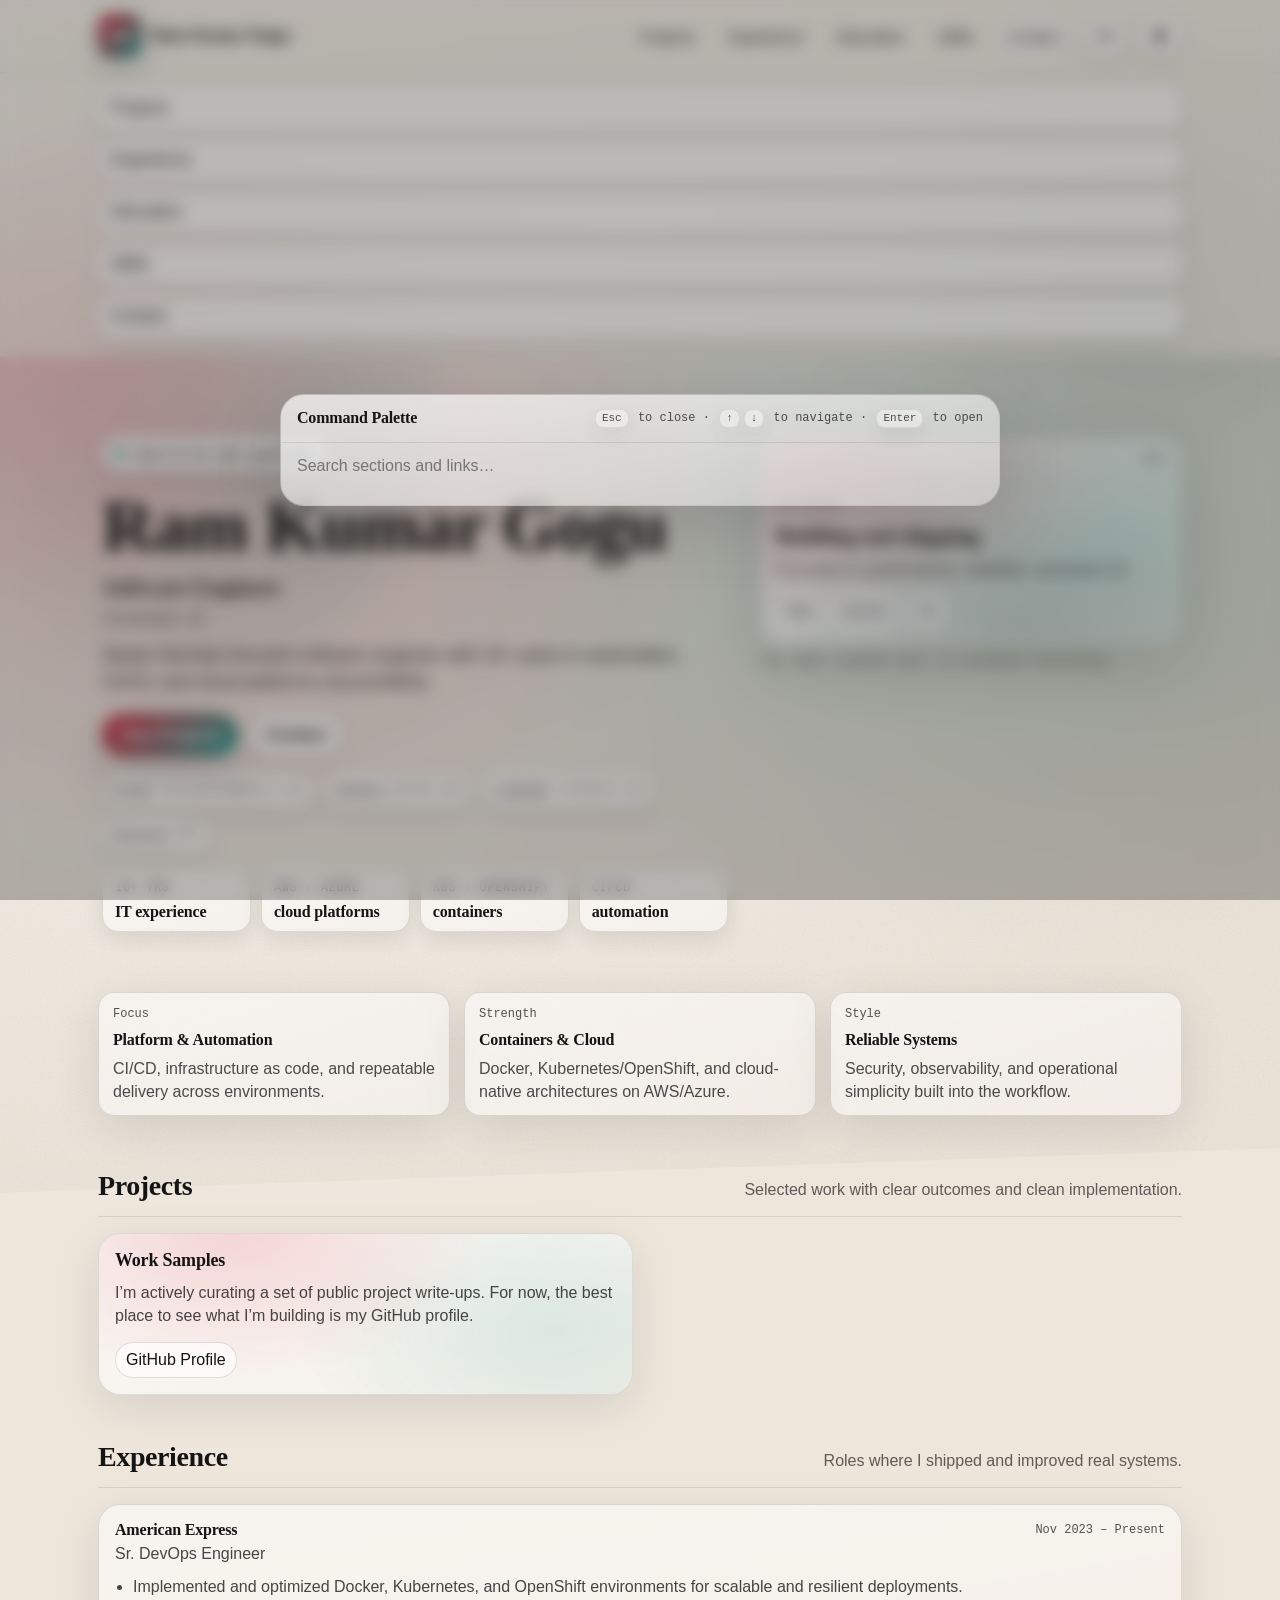
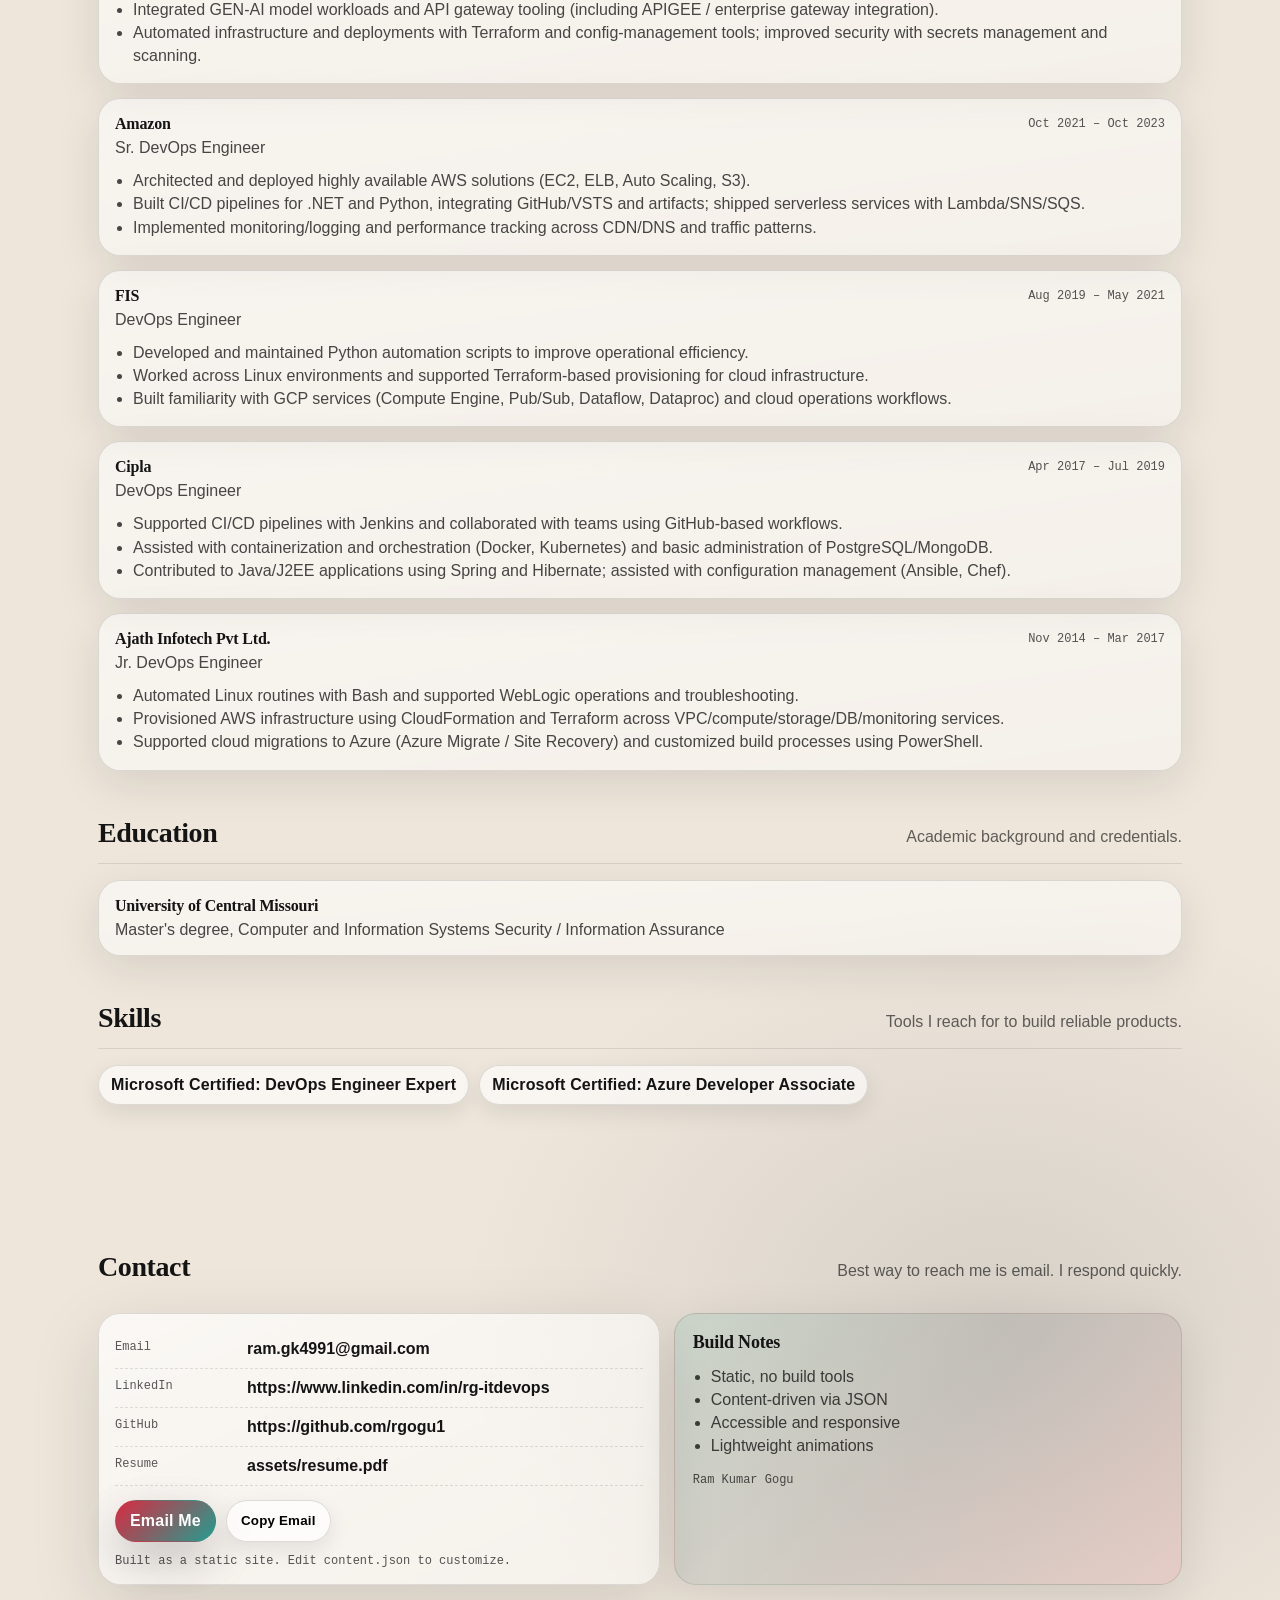
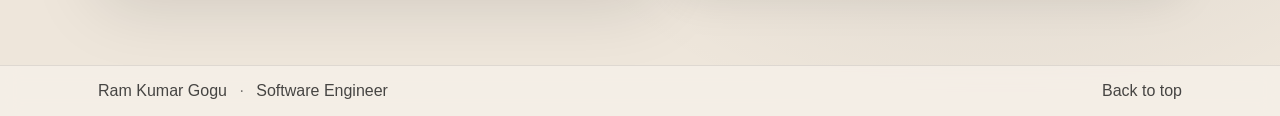
==== commit 8495212c: "Revamp UI: theme toggle + command palette" ====
--- a/index.html
+++ b/index.html
@@ -3,7 +3,7 @@
   <head>
     <meta charset="UTF-8" />
     <meta name="viewport" content="width=device-width, initial-scale=1.0" />
-    <meta name="color-scheme" content="light" />
+    <meta name="color-scheme" content="light dark" />
     <title>Portfolio</title>
     <meta name="description" content="Personal portfolio." />
 
@@ -32,17 +32,35 @@
           <span class="brand__mark" id="brandMark" aria-hidden="true">GRK</span>
           <span class="brand__name" id="navName">Portfolio</span>
         </a>
-        <div class="nav__links">
-          <a href="#projects">Projects</a>
-          <a href="#experience">Experience</a>
-          <a href="#education">Education</a>
-          <a href="#skills">Skills</a>
-          <a href="#contact" class="pill">Contact</a>
-        </div>
-        <button class="nav__menu" id="menuBtn" type="button" aria-expanded="false" aria-controls="menuPanel">
-          Menu
-        </button>
+        <div class="nav__right">
+          <div class="nav__links">
+            <a href="#projects">Projects</a>
+            <a href="#experience">Experience</a>
+            <a href="#education">Education</a>
+            <a href="#skills">Skills</a>
+            <a href="#contact" class="pill">Contact</a>
+          </div>
+          <div class="nav__actions" aria-label="Quick actions">
+            <button class="nav__icon" id="cmdkBtn" type="button" aria-haspopup="dialog" aria-controls="palette">
+              <span class="nav__iconText">⌘K</span>
+              <span class="nav__sr">Open command palette</span>
+            </button>
+            <button class="nav__icon" id="themeBtn" type="button" aria-label="Toggle theme">
+              <svg class="nav__svg" viewBox="0 0 24 24" aria-hidden="true">
+                <path
+                  d="M12 18a6 6 0 1 1 0-12 6 6 0 0 1 0 12Zm0-16.5a1 1 0 0 1 1 1V4a1 1 0 1 1-2 0V2.5a1 1 0 0 1 1-1ZM12 20a1 1 0 0 1 1 1v.5a1 1 0 1 1-2 0V21a1 1 0 0 1 1-1Zm9.5-8a1 1 0 0 1-1 1H20a1 1 0 1 1 0-2h.5a1 1 0 0 1 1 1ZM4 12a1 1 0 0 1-1 1H2.5a1 1 0 1 1 0-2H3a1 1 0 0 1 1 1Zm15.66-7.16a1 1 0 0 1 0 1.41l-.36.36a1 1 0 1 1-1.41-1.41l.36-.36a1 1 0 0 1 1.41 0ZM6.11 18.39a1 1 0 0 1 0 1.41l-.36.36a1 1 0 1 1-1.41-1.41l.36-.36a1 1 0 0 1 1.41 0Zm13.19 1.77a1 1 0 0 1-1.41 0l-.36-.36a1 1 0 1 1 1.41-1.41l.36.36a1 1 0 0 1 0 1.41ZM6.47 5.61a1 1 0 0 1-1.41 0l-.36-.36A1 1 0 0 1 6.11 3.84l.36.36a1 1 0 0 1 0 1.41Z"
+                />
+              </svg>
+            </button>
+            <button class="nav__menu" id="menuBtn" type="button" aria-expanded="false" aria-controls="menuPanel">
+              Menu
+            </button>
+          </div>
+        </div>
       </nav>
+      <div class="progress" aria-hidden="true">
+        <div class="progress__bar" id="scrollProgress"></div>
+      </div>
 
       <div class="menu" id="menuPanel" hidden>
         <a href="#projects">Projects</a>
@@ -187,6 +205,28 @@
       </div>
     </footer>
 
+    <div class="palette" id="palette" hidden>
+      <div class="palette__backdrop" id="paletteBackdrop" aria-hidden="true"></div>
+      <div class="palette__panel" role="dialog" aria-modal="true" aria-labelledby="paletteTitle">
+        <div class="palette__head">
+          <div class="palette__title" id="paletteTitle">Command Palette</div>
+          <div class="palette__hint">
+            <span class="kbd">Esc</span> to close · <span class="kbd">↑</span><span class="kbd">↓</span> to navigate ·
+            <span class="kbd">Enter</span> to open
+          </div>
+        </div>
+        <input
+          class="palette__input"
+          id="paletteInput"
+          type="search"
+          inputmode="search"
+          autocomplete="off"
+          placeholder="Search sections and links…"
+        />
+        <div class="palette__list" id="paletteList" role="listbox" aria-label="Results"></div>
+      </div>
+    </div>
+
     <script type="module" src="app.js"></script>
   </body>
 </html>
--- a/styles.css
+++ b/styles.css
@@ -1,6 +1,6 @@
 :root {
-  --bg0: #f7f2ea;
-  --bg1: #f2efe7;
+  --bg0: #f6f1ea;
+  --bg1: #eee6db;
   --paper: rgba(255, 255, 255, 0.70);
   --paper2: rgba(255, 255, 255, 0.54);
 
@@ -8,9 +8,9 @@
   --muted: rgba(20, 20, 20, 0.66);
   --line: rgba(20, 20, 20, 0.14);
 
-  --accent: #e43d12; /* vermillion */
-  --accent2: #0b6e4f; /* deep green */
-  --accent3: #1f4aa8; /* cobalt */
+  --accent: #d7263d; /* crimson */
+  --accent2: #1b998b; /* sea green */
+  --accent3: #0b1320; /* midnight */
 
   --shadow: 0 20px 70px rgba(0, 0, 0, 0.13);
   --shadow2: 0 12px 46px rgba(0, 0, 0, 0.10);
@@ -24,6 +24,25 @@
   --display: "Baskerville", "Libre Baskerville", "Palatino Linotype", Palatino, serif;
   --body: "Avenir Next", Avenir, "Gill Sans", Optima, sans-serif;
   --mono: ui-monospace, Menlo, Monaco, Consolas, "Liberation Mono", "Courier New", monospace;
+}
+
+:root[data-theme="dark"] {
+  --bg0: #0b0f17;
+  --bg1: #0b0f17;
+  --paper: rgba(16, 22, 34, 0.74);
+  --paper2: rgba(16, 22, 34, 0.58);
+
+  --ink: rgba(245, 246, 250, 0.96);
+  --muted: rgba(245, 246, 250, 0.70);
+  --line: rgba(255, 255, 255, 0.16);
+
+  --accent: #ff4d6d;
+  --accent2: #3ae6c7;
+  --accent3: #7aa2ff;
+
+  --shadow: 0 20px 70px rgba(0, 0, 0, 0.42);
+  --shadow2: 0 12px 46px rgba(0, 0, 0, 0.32);
+  --shadow3: 0 8px 22px rgba(0, 0, 0, 0.26);
 }
 
 *,
@@ -41,11 +60,19 @@
   color: var(--ink);
   font-family: var(--body);
   background:
-    radial-gradient(1000px 700px at 16% 14%, rgba(228, 61, 18, 0.14), rgba(228, 61, 18, 0) 55%),
-    radial-gradient(1100px 720px at 82% 16%, rgba(31, 74, 168, 0.14), rgba(31, 74, 168, 0) 58%),
-    radial-gradient(900px 700px at 78% 88%, rgba(11, 110, 79, 0.12), rgba(11, 110, 79, 0) 60%),
+    radial-gradient(1000px 700px at 16% 14%, rgba(215, 38, 61, 0.16), rgba(215, 38, 61, 0) 55%),
+    radial-gradient(1100px 720px at 82% 16%, rgba(27, 153, 139, 0.15), rgba(27, 153, 139, 0) 58%),
+    radial-gradient(900px 700px at 78% 88%, rgba(11, 19, 32, 0.10), rgba(11, 19, 32, 0) 60%),
     radial-gradient(1200px 900px at 20% 10%, #fffaf2 0%, var(--bg0) 38%, var(--bg1) 100%);
   min-height: 100vh;
+}
+
+:root[data-theme="dark"] body {
+  background:
+    radial-gradient(1000px 700px at 16% 14%, rgba(255, 77, 109, 0.20), rgba(255, 77, 109, 0) 55%),
+    radial-gradient(1100px 720px at 82% 16%, rgba(58, 230, 199, 0.18), rgba(58, 230, 199, 0) 58%),
+    radial-gradient(900px 700px at 78% 88%, rgba(122, 162, 255, 0.12), rgba(122, 162, 255, 0) 60%),
+    radial-gradient(1200px 900px at 20% 10%, rgba(17, 24, 39, 1) 0%, rgba(11, 15, 23, 1) 46%, rgba(8, 10, 16, 1) 100%);
 }
 
 a {
@@ -102,6 +129,13 @@
   mask-image: radial-gradient(720px 720px at 54% 28%, black 0%, transparent 70%);
 }
 
+:root[data-theme="dark"] .bg__grid {
+  opacity: 0.10;
+  background-image:
+    linear-gradient(to right, rgba(255, 255, 255, 0.16) 1px, transparent 1px),
+    linear-gradient(to bottom, rgba(255, 255, 255, 0.14) 1px, transparent 1px);
+}
+
 .bg__orb {
   position: absolute;
   width: 560px;
@@ -115,16 +149,16 @@
 .bg__orb--one {
   left: -120px;
   top: 120px;
-  background: radial-gradient(circle at 30% 30%, rgba(228, 61, 18, 0.55), rgba(228, 61, 18, 0) 60%),
-    radial-gradient(circle at 70% 60%, rgba(11, 110, 79, 0.48), rgba(11, 110, 79, 0) 60%);
+  background: radial-gradient(circle at 30% 30%, rgba(215, 38, 61, 0.52), rgba(215, 38, 61, 0) 60%),
+    radial-gradient(circle at 70% 60%, rgba(27, 153, 139, 0.46), rgba(27, 153, 139, 0) 60%);
   animation: drift1 14s ease-in-out infinite;
 }
 
 .bg__orb--two {
   right: -180px;
   top: -40px;
-  background: radial-gradient(circle at 40% 45%, rgba(31, 74, 168, 0.50), rgba(31, 74, 168, 0) 62%),
-    radial-gradient(circle at 70% 30%, rgba(228, 61, 18, 0.30), rgba(228, 61, 18, 0) 55%);
+  background: radial-gradient(circle at 40% 45%, rgba(11, 19, 32, 0.34), rgba(11, 19, 32, 0) 62%),
+    radial-gradient(circle at 70% 30%, rgba(27, 153, 139, 0.30), rgba(27, 153, 139, 0) 55%);
   animation: drift2 18s ease-in-out infinite;
 }
 
@@ -161,6 +195,11 @@
   border-bottom: 1px solid rgba(21, 21, 21, 0.08);
 }
 
+:root[data-theme="dark"] .top {
+  background: linear-gradient(to bottom, rgba(11, 15, 23, 0.92), rgba(11, 15, 23, 0.62));
+  border-bottom: 1px solid rgba(255, 255, 255, 0.10);
+}
+
 .nav {
   max-width: var(--max);
   margin: 0 auto;
@@ -171,6 +210,18 @@
   gap: 16px;
 }
 
+.nav__right {
+  display: flex;
+  align-items: center;
+  gap: 12px;
+}
+
+.nav__actions {
+  display: inline-flex;
+  gap: 10px;
+  align-items: center;
+}
+
 .brand {
   display: inline-flex;
   align-items: center;
@@ -185,7 +236,7 @@
   display: grid;
   place-items: center;
   background:
-    linear-gradient(135deg, rgba(228, 61, 18, 0.95), rgba(31, 74, 168, 0.92)),
+    linear-gradient(135deg, rgba(215, 38, 61, 0.96), rgba(27, 153, 139, 0.92)),
     radial-gradient(24px 24px at 30% 30%, rgba(255, 255, 255, 0.45), rgba(255, 255, 255, 0) 60%);
   color: white;
   font-weight: 700;
@@ -232,6 +283,81 @@
   padding: 9px 12px;
   font: inherit;
   cursor: pointer;
+}
+
+:root[data-theme="dark"] .nav__menu {
+  border-color: rgba(255, 255, 255, 0.18);
+  background: rgba(16, 22, 34, 0.64);
+}
+
+.nav__icon {
+  display: inline-flex;
+  align-items: center;
+  justify-content: center;
+  gap: 8px;
+  height: 38px;
+  min-width: 38px;
+  padding: 0 12px;
+  border-radius: 999px;
+  border: 1px solid rgba(21, 21, 21, 0.14);
+  background: rgba(255, 255, 255, 0.62);
+  box-shadow: var(--shadow3);
+  font: inherit;
+  cursor: pointer;
+}
+
+.nav__icon:hover {
+  transform: translateY(-1px);
+}
+
+:root[data-theme="dark"] .nav__icon {
+  border-color: rgba(255, 255, 255, 0.18);
+  background: rgba(16, 22, 34, 0.64);
+}
+
+.nav__iconText {
+  font-family: var(--mono);
+  font-size: 12px;
+  opacity: 0.82;
+}
+
+.nav__svg {
+  width: 18px;
+  height: 18px;
+  fill: currentColor;
+  opacity: 0.86;
+}
+
+.nav__sr {
+  position: absolute;
+  width: 1px;
+  height: 1px;
+  padding: 0;
+  margin: -1px;
+  overflow: hidden;
+  clip: rect(0, 0, 0, 0);
+  white-space: nowrap;
+  border: 0;
+}
+
+.progress {
+  height: 2px;
+  background: rgba(0, 0, 0, 0.06);
+}
+
+:root[data-theme="dark"] .progress {
+  background: rgba(255, 255, 255, 0.08);
+}
+
+.progress__bar {
+  height: 100%;
+  width: 0%;
+  background: linear-gradient(90deg, rgba(215, 38, 61, 0.90), rgba(27, 153, 139, 0.90), rgba(11, 19, 32, 0.90));
+  box-shadow: 0 0 0 1px rgba(255, 255, 255, 0.12) inset;
+}
+
+:root[data-theme="dark"] .progress__bar {
+  background: linear-gradient(90deg, rgba(255, 77, 109, 0.92), rgba(58, 230, 199, 0.92), rgba(122, 162, 255, 0.92));
 }
 
 .menu {
@@ -361,8 +487,8 @@
 .btn--primary {
   color: white;
   border-color: transparent;
-  background: linear-gradient(135deg, rgba(228, 61, 18, 0.98), rgba(31, 74, 168, 0.98));
-  box-shadow: 0 18px 44px rgba(31, 74, 168, 0.20), 0 18px 44px rgba(228, 61, 18, 0.18);
+  background: linear-gradient(135deg, rgba(215, 38, 61, 0.98), rgba(27, 153, 139, 0.96));
+  box-shadow: 0 18px 44px rgba(27, 153, 139, 0.20), 0 18px 44px rgba(215, 38, 61, 0.18);
 }
 
 .btn--ghost {
@@ -413,9 +539,9 @@
   position: absolute;
   inset: -2px;
   border-radius: var(--radius);
-  background: radial-gradient(500px 240px at 18% 22%, rgba(228, 61, 18, 0.16), transparent 60%),
-    radial-gradient(500px 240px at 80% 45%, rgba(31, 74, 168, 0.14), transparent 60%),
-    radial-gradient(420px 220px at 60% 92%, rgba(11, 110, 79, 0.14), transparent 55%);
+  background: radial-gradient(500px 240px at 18% 22%, rgba(215, 38, 61, 0.16), transparent 60%),
+    radial-gradient(520px 260px at 82% 48%, rgba(27, 153, 139, 0.14), transparent 60%),
+    radial-gradient(420px 220px at 60% 92%, rgba(11, 19, 32, 0.12), transparent 55%);
   pointer-events: none;
 }
 
@@ -577,8 +703,8 @@
   content: "";
   position: absolute;
   inset: -2px;
-  background: radial-gradient(420px 240px at 25% 0%, rgba(228, 61, 18, 0.18), transparent 62%),
-    radial-gradient(420px 240px at 85% 60%, rgba(31, 74, 168, 0.14), transparent 62%);
+  background: radial-gradient(420px 240px at 25% 0%, rgba(215, 38, 61, 0.18), transparent 62%),
+    radial-gradient(420px 240px at 85% 60%, rgba(27, 153, 139, 0.14), transparent 62%);
   opacity: 0.9;
   pointer-events: none;
 }
@@ -758,7 +884,7 @@
 .poster {
   border: 1px solid rgba(21, 21, 21, 0.12);
   border-radius: var(--radius);
-  background: linear-gradient(135deg, rgba(11, 110, 79, 0.12), rgba(31, 74, 168, 0.10), rgba(228, 61, 18, 0.10));
+  background: linear-gradient(135deg, rgba(27, 153, 139, 0.12), rgba(11, 19, 32, 0.10), rgba(215, 38, 61, 0.10));
   box-shadow: var(--shadow2);
   padding: 18px;
   height: 100%;
@@ -809,6 +935,145 @@
   opacity: 0.7;
 }
 
+.palette {
+  position: fixed;
+  inset: 0;
+  z-index: 60;
+  display: grid;
+  place-items: center;
+}
+
+.palette__backdrop {
+  position: absolute;
+  inset: 0;
+  background: rgba(0, 0, 0, 0.26);
+  backdrop-filter: blur(8px);
+}
+
+:root[data-theme="dark"] .palette__backdrop {
+  background: rgba(0, 0, 0, 0.46);
+}
+
+.palette__panel {
+  width: min(720px, calc(100vw - 24px));
+  border-radius: 24px;
+  border: 1px solid rgba(21, 21, 21, 0.12);
+  background: linear-gradient(to bottom right, var(--paper), rgba(255, 255, 255, 0.42));
+  box-shadow: var(--shadow);
+  position: relative;
+  z-index: 1;
+  overflow: hidden;
+}
+
+:root[data-theme="dark"] .palette__panel {
+  border-color: rgba(255, 255, 255, 0.14);
+  background: linear-gradient(to bottom right, rgba(16, 22, 34, 0.86), rgba(16, 22, 34, 0.62));
+}
+
+.palette__head {
+  display: flex;
+  justify-content: space-between;
+  gap: 10px;
+  padding: 14px 16px;
+  border-bottom: 1px solid rgba(21, 21, 21, 0.10);
+}
+
+:root[data-theme="dark"] .palette__head {
+  border-bottom-color: rgba(255, 255, 255, 0.12);
+}
+
+.palette__title {
+  font-weight: 900;
+  letter-spacing: -0.2px;
+  font-family: var(--display);
+}
+
+.palette__hint {
+  font-family: var(--mono);
+  font-size: 12px;
+  opacity: 0.72;
+  text-align: right;
+}
+
+.kbd {
+  display: inline-block;
+  min-width: 18px;
+  padding: 3px 6px;
+  border-radius: 8px;
+  border: 1px solid rgba(21, 21, 21, 0.12);
+  background: rgba(255, 255, 255, 0.56);
+  box-shadow: var(--shadow3);
+  margin-left: 2px;
+  margin-right: 2px;
+  line-height: 1;
+  font-family: var(--mono);
+  font-size: 11px;
+}
+
+:root[data-theme="dark"] .kbd {
+  border-color: rgba(255, 255, 255, 0.14);
+  background: rgba(16, 22, 34, 0.66);
+}
+
+.palette__input {
+  width: 100%;
+  padding: 14px 16px;
+  border: 0;
+  outline: none;
+  font: inherit;
+  font-size: 16px;
+  background: transparent;
+  color: inherit;
+}
+
+.palette__list {
+  max-height: min(56vh, 460px);
+  overflow: auto;
+  padding: 8px;
+  display: grid;
+  gap: 8px;
+}
+
+.palette__item {
+  display: grid;
+  grid-template-columns: 1fr auto;
+  gap: 10px;
+  align-items: center;
+  padding: 12px 12px;
+  border-radius: 16px;
+  border: 1px solid rgba(21, 21, 21, 0.12);
+  background: rgba(255, 255, 255, 0.56);
+  box-shadow: var(--shadow3);
+}
+
+:root[data-theme="dark"] .palette__item {
+  border-color: rgba(255, 255, 255, 0.14);
+  background: rgba(16, 22, 34, 0.60);
+}
+
+.palette__item:hover,
+.palette__item[aria-selected="true"] {
+  text-decoration: none;
+  transform: translateY(-1px);
+}
+
+.palette__itemMain {
+  display: grid;
+  gap: 6px;
+}
+
+.palette__itemTitle {
+  font-weight: 900;
+  letter-spacing: -0.2px;
+  font-family: var(--display);
+}
+
+.palette__itemMeta {
+  font-family: var(--mono);
+  font-size: 12px;
+  opacity: 0.72;
+}
+
 .reveal {
   opacity: 0;
   transform: translateY(10px);
@@ -861,8 +1126,11 @@
     transition: none;
   }
   .btn:hover,
+  .nav__icon:hover,
   .menu a:hover,
-  .project__links a:hover {
+  .project__links a:hover,
+  .palette__item:hover,
+  .palette__item[aria-selected="true"] {
     transform: none;
   }
 }
@@ -892,6 +1160,9 @@
   .nav__menu {
     display: inline-flex;
   }
+  .nav__iconText {
+    display: none;
+  }
   .contact__row {
     grid-template-columns: 90px 1fr;
   }
--- a/styles.css
+++ b/styles.css
@@ -1,6 +1,6 @@
 :root {
-  --bg0: #f7f2ea;
-  --bg1: #f2efe7;
+  --bg0: #f6f1ea;
+  --bg1: #eee6db;
   --paper: rgba(255, 255, 255, 0.70);
   --paper2: rgba(255, 255, 255, 0.54);
 
@@ -8,9 +8,9 @@
   --muted: rgba(20, 20, 20, 0.66);
   --line: rgba(20, 20, 20, 0.14);
 
-  --accent: #e43d12; /* vermillion */
-  --accent2: #0b6e4f; /* deep green */
-  --accent3: #1f4aa8; /* cobalt */
+  --accent: #d7263d; /* crimson */
+  --accent2: #1b998b; /* sea green */
+  --accent3: #0b1320; /* midnight */
 
   --shadow: 0 20px 70px rgba(0, 0, 0, 0.13);
   --shadow2: 0 12px 46px rgba(0, 0, 0, 0.10);
@@ -24,6 +24,25 @@
   --display: "Baskerville", "Libre Baskerville", "Palatino Linotype", Palatino, serif;
   --body: "Avenir Next", Avenir, "Gill Sans", Optima, sans-serif;
   --mono: ui-monospace, Menlo, Monaco, Consolas, "Liberation Mono", "Courier New", monospace;
+}
+
+:root[data-theme="dark"] {
+  --bg0: #0b0f17;
+  --bg1: #0b0f17;
+  --paper: rgba(16, 22, 34, 0.74);
+  --paper2: rgba(16, 22, 34, 0.58);
+
+  --ink: rgba(245, 246, 250, 0.96);
+  --muted: rgba(245, 246, 250, 0.70);
+  --line: rgba(255, 255, 255, 0.16);
+
+  --accent: #ff4d6d;
+  --accent2: #3ae6c7;
+  --accent3: #7aa2ff;
+
+  --shadow: 0 20px 70px rgba(0, 0, 0, 0.42);
+  --shadow2: 0 12px 46px rgba(0, 0, 0, 0.32);
+  --shadow3: 0 8px 22px rgba(0, 0, 0, 0.26);
 }
 
 *,
@@ -41,11 +60,19 @@
   color: var(--ink);
   font-family: var(--body);
   background:
-    radial-gradient(1000px 700px at 16% 14%, rgba(228, 61, 18, 0.14), rgba(228, 61, 18, 0) 55%),
-    radial-gradient(1100px 720px at 82% 16%, rgba(31, 74, 168, 0.14), rgba(31, 74, 168, 0) 58%),
-    radial-gradient(900px 700px at 78% 88%, rgba(11, 110, 79, 0.12), rgba(11, 110, 79, 0) 60%),
+    radial-gradient(1000px 700px at 16% 14%, rgba(215, 38, 61, 0.16), rgba(215, 38, 61, 0) 55%),
+    radial-gradient(1100px 720px at 82% 16%, rgba(27, 153, 139, 0.15), rgba(27, 153, 139, 0) 58%),
+    radial-gradient(900px 700px at 78% 88%, rgba(11, 19, 32, 0.10), rgba(11, 19, 32, 0) 60%),
     radial-gradient(1200px 900px at 20% 10%, #fffaf2 0%, var(--bg0) 38%, var(--bg1) 100%);
   min-height: 100vh;
+}
+
+:root[data-theme="dark"] body {
+  background:
+    radial-gradient(1000px 700px at 16% 14%, rgba(255, 77, 109, 0.20), rgba(255, 77, 109, 0) 55%),
+    radial-gradient(1100px 720px at 82% 16%, rgba(58, 230, 199, 0.18), rgba(58, 230, 199, 0) 58%),
+    radial-gradient(900px 700px at 78% 88%, rgba(122, 162, 255, 0.12), rgba(122, 162, 255, 0) 60%),
+    radial-gradient(1200px 900px at 20% 10%, rgba(17, 24, 39, 1) 0%, rgba(11, 15, 23, 1) 46%, rgba(8, 10, 16, 1) 100%);
 }
 
 a {
@@ -102,6 +129,13 @@
   mask-image: radial-gradient(720px 720px at 54% 28%, black 0%, transparent 70%);
 }
 
+:root[data-theme="dark"] .bg__grid {
+  opacity: 0.10;
+  background-image:
+    linear-gradient(to right, rgba(255, 255, 255, 0.16) 1px, transparent 1px),
+    linear-gradient(to bottom, rgba(255, 255, 255, 0.14) 1px, transparent 1px);
+}
+
 .bg__orb {
   position: absolute;
   width: 560px;
@@ -115,16 +149,16 @@
 .bg__orb--one {
   left: -120px;
   top: 120px;
-  background: radial-gradient(circle at 30% 30%, rgba(228, 61, 18, 0.55), rgba(228, 61, 18, 0) 60%),
-    radial-gradient(circle at 70% 60%, rgba(11, 110, 79, 0.48), rgba(11, 110, 79, 0) 60%);
+  background: radial-gradient(circle at 30% 30%, rgba(215, 38, 61, 0.52), rgba(215, 38, 61, 0) 60%),
+    radial-gradient(circle at 70% 60%, rgba(27, 153, 139, 0.46), rgba(27, 153, 139, 0) 60%);
   animation: drift1 14s ease-in-out infinite;
 }
 
 .bg__orb--two {
   right: -180px;
   top: -40px;
-  background: radial-gradient(circle at 40% 45%, rgba(31, 74, 168, 0.50), rgba(31, 74, 168, 0) 62%),
-    radial-gradient(circle at 70% 30%, rgba(228, 61, 18, 0.30), rgba(228, 61, 18, 0) 55%);
+  background: radial-gradient(circle at 40% 45%, rgba(11, 19, 32, 0.34), rgba(11, 19, 32, 0) 62%),
+    radial-gradient(circle at 70% 30%, rgba(27, 153, 139, 0.30), rgba(27, 153, 139, 0) 55%);
   animation: drift2 18s ease-in-out infinite;
 }
 
@@ -161,6 +195,11 @@
   border-bottom: 1px solid rgba(21, 21, 21, 0.08);
 }
 
+:root[data-theme="dark"] .top {
+  background: linear-gradient(to bottom, rgba(11, 15, 23, 0.92), rgba(11, 15, 23, 0.62));
+  border-bottom: 1px solid rgba(255, 255, 255, 0.10);
+}
+
 .nav {
   max-width: var(--max);
   margin: 0 auto;
@@ -171,6 +210,18 @@
   gap: 16px;
 }
 
+.nav__right {
+  display: flex;
+  align-items: center;
+  gap: 12px;
+}
+
+.nav__actions {
+  display: inline-flex;
+  gap: 10px;
+  align-items: center;
+}
+
 .brand {
   display: inline-flex;
   align-items: center;
@@ -185,7 +236,7 @@
   display: grid;
   place-items: center;
   background:
-    linear-gradient(135deg, rgba(228, 61, 18, 0.95), rgba(31, 74, 168, 0.92)),
+    linear-gradient(135deg, rgba(215, 38, 61, 0.96), rgba(27, 153, 139, 0.92)),
     radial-gradient(24px 24px at 30% 30%, rgba(255, 255, 255, 0.45), rgba(255, 255, 255, 0) 60%);
   color: white;
   font-weight: 700;
@@ -232,6 +283,81 @@
   padding: 9px 12px;
   font: inherit;
   cursor: pointer;
+}
+
+:root[data-theme="dark"] .nav__menu {
+  border-color: rgba(255, 255, 255, 0.18);
+  background: rgba(16, 22, 34, 0.64);
+}
+
+.nav__icon {
+  display: inline-flex;
+  align-items: center;
+  justify-content: center;
+  gap: 8px;
+  height: 38px;
+  min-width: 38px;
+  padding: 0 12px;
+  border-radius: 999px;
+  border: 1px solid rgba(21, 21, 21, 0.14);
+  background: rgba(255, 255, 255, 0.62);
+  box-shadow: var(--shadow3);
+  font: inherit;
+  cursor: pointer;
+}
+
+.nav__icon:hover {
+  transform: translateY(-1px);
+}
+
+:root[data-theme="dark"] .nav__icon {
+  border-color: rgba(255, 255, 255, 0.18);
+  background: rgba(16, 22, 34, 0.64);
+}
+
+.nav__iconText {
+  font-family: var(--mono);
+  font-size: 12px;
+  opacity: 0.82;
+}
+
+.nav__svg {
+  width: 18px;
+  height: 18px;
+  fill: currentColor;
+  opacity: 0.86;
+}
+
+.nav__sr {
+  position: absolute;
+  width: 1px;
+  height: 1px;
+  padding: 0;
+  margin: -1px;
+  overflow: hidden;
+  clip: rect(0, 0, 0, 0);
+  white-space: nowrap;
+  border: 0;
+}
+
+.progress {
+  height: 2px;
+  background: rgba(0, 0, 0, 0.06);
+}
+
+:root[data-theme="dark"] .progress {
+  background: rgba(255, 255, 255, 0.08);
+}
+
+.progress__bar {
+  height: 100%;
+  width: 0%;
+  background: linear-gradient(90deg, rgba(215, 38, 61, 0.90), rgba(27, 153, 139, 0.90), rgba(11, 19, 32, 0.90));
+  box-shadow: 0 0 0 1px rgba(255, 255, 255, 0.12) inset;
+}
+
+:root[data-theme="dark"] .progress__bar {
+  background: linear-gradient(90deg, rgba(255, 77, 109, 0.92), rgba(58, 230, 199, 0.92), rgba(122, 162, 255, 0.92));
 }
 
 .menu {
@@ -361,8 +487,8 @@
 .btn--primary {
   color: white;
   border-color: transparent;
-  background: linear-gradient(135deg, rgba(228, 61, 18, 0.98), rgba(31, 74, 168, 0.98));
-  box-shadow: 0 18px 44px rgba(31, 74, 168, 0.20), 0 18px 44px rgba(228, 61, 18, 0.18);
+  background: linear-gradient(135deg, rgba(215, 38, 61, 0.98), rgba(27, 153, 139, 0.96));
+  box-shadow: 0 18px 44px rgba(27, 153, 139, 0.20), 0 18px 44px rgba(215, 38, 61, 0.18);
 }
 
 .btn--ghost {
@@ -413,9 +539,9 @@
   position: absolute;
   inset: -2px;
   border-radius: var(--radius);
-  background: radial-gradient(500px 240px at 18% 22%, rgba(228, 61, 18, 0.16), transparent 60%),
-    radial-gradient(500px 240px at 80% 45%, rgba(31, 74, 168, 0.14), transparent 60%),
-    radial-gradient(420px 220px at 60% 92%, rgba(11, 110, 79, 0.14), transparent 55%);
+  background: radial-gradient(500px 240px at 18% 22%, rgba(215, 38, 61, 0.16), transparent 60%),
+    radial-gradient(520px 260px at 82% 48%, rgba(27, 153, 139, 0.14), transparent 60%),
+    radial-gradient(420px 220px at 60% 92%, rgba(11, 19, 32, 0.12), transparent 55%);
   pointer-events: none;
 }
 
@@ -577,8 +703,8 @@
   content: "";
   position: absolute;
   inset: -2px;
-  background: radial-gradient(420px 240px at 25% 0%, rgba(228, 61, 18, 0.18), transparent 62%),
-    radial-gradient(420px 240px at 85% 60%, rgba(31, 74, 168, 0.14), transparent 62%);
+  background: radial-gradient(420px 240px at 25% 0%, rgba(215, 38, 61, 0.18), transparent 62%),
+    radial-gradient(420px 240px at 85% 60%, rgba(27, 153, 139, 0.14), transparent 62%);
   opacity: 0.9;
   pointer-events: none;
 }
@@ -758,7 +884,7 @@
 .poster {
   border: 1px solid rgba(21, 21, 21, 0.12);
   border-radius: var(--radius);
-  background: linear-gradient(135deg, rgba(11, 110, 79, 0.12), rgba(31, 74, 168, 0.10), rgba(228, 61, 18, 0.10));
+  background: linear-gradient(135deg, rgba(27, 153, 139, 0.12), rgba(11, 19, 32, 0.10), rgba(215, 38, 61, 0.10));
   box-shadow: var(--shadow2);
   padding: 18px;
   height: 100%;
@@ -809,6 +935,145 @@
   opacity: 0.7;
 }
 
+.palette {
+  position: fixed;
+  inset: 0;
+  z-index: 60;
+  display: grid;
+  place-items: center;
+}
+
+.palette__backdrop {
+  position: absolute;
+  inset: 0;
+  background: rgba(0, 0, 0, 0.26);
+  backdrop-filter: blur(8px);
+}
+
+:root[data-theme="dark"] .palette__backdrop {
+  background: rgba(0, 0, 0, 0.46);
+}
+
+.palette__panel {
+  width: min(720px, calc(100vw - 24px));
+  border-radius: 24px;
+  border: 1px solid rgba(21, 21, 21, 0.12);
+  background: linear-gradient(to bottom right, var(--paper), rgba(255, 255, 255, 0.42));
+  box-shadow: var(--shadow);
+  position: relative;
+  z-index: 1;
+  overflow: hidden;
+}
+
+:root[data-theme="dark"] .palette__panel {
+  border-color: rgba(255, 255, 255, 0.14);
+  background: linear-gradient(to bottom right, rgba(16, 22, 34, 0.86), rgba(16, 22, 34, 0.62));
+}
+
+.palette__head {
+  display: flex;
+  justify-content: space-between;
+  gap: 10px;
+  padding: 14px 16px;
+  border-bottom: 1px solid rgba(21, 21, 21, 0.10);
+}
+
+:root[data-theme="dark"] .palette__head {
+  border-bottom-color: rgba(255, 255, 255, 0.12);
+}
+
+.palette__title {
+  font-weight: 900;
+  letter-spacing: -0.2px;
+  font-family: var(--display);
+}
+
+.palette__hint {
+  font-family: var(--mono);
+  font-size: 12px;
+  opacity: 0.72;
+  text-align: right;
+}
+
+.kbd {
+  display: inline-block;
+  min-width: 18px;
+  padding: 3px 6px;
+  border-radius: 8px;
+  border: 1px solid rgba(21, 21, 21, 0.12);
+  background: rgba(255, 255, 255, 0.56);
+  box-shadow: var(--shadow3);
+  margin-left: 2px;
+  margin-right: 2px;
+  line-height: 1;
+  font-family: var(--mono);
+  font-size: 11px;
+}
+
+:root[data-theme="dark"] .kbd {
+  border-color: rgba(255, 255, 255, 0.14);
+  background: rgba(16, 22, 34, 0.66);
+}
+
+.palette__input {
+  width: 100%;
+  padding: 14px 16px;
+  border: 0;
+  outline: none;
+  font: inherit;
+  font-size: 16px;
+  background: transparent;
+  color: inherit;
+}
+
+.palette__list {
+  max-height: min(56vh, 460px);
+  overflow: auto;
+  padding: 8px;
+  display: grid;
+  gap: 8px;
+}
+
+.palette__item {
+  display: grid;
+  grid-template-columns: 1fr auto;
+  gap: 10px;
+  align-items: center;
+  padding: 12px 12px;
+  border-radius: 16px;
+  border: 1px solid rgba(21, 21, 21, 0.12);
+  background: rgba(255, 255, 255, 0.56);
+  box-shadow: var(--shadow3);
+}
+
+:root[data-theme="dark"] .palette__item {
+  border-color: rgba(255, 255, 255, 0.14);
+  background: rgba(16, 22, 34, 0.60);
+}
+
+.palette__item:hover,
+.palette__item[aria-selected="true"] {
+  text-decoration: none;
+  transform: translateY(-1px);
+}
+
+.palette__itemMain {
+  display: grid;
+  gap: 6px;
+}
+
+.palette__itemTitle {
+  font-weight: 900;
+  letter-spacing: -0.2px;
+  font-family: var(--display);
+}
+
+.palette__itemMeta {
+  font-family: var(--mono);
+  font-size: 12px;
+  opacity: 0.72;
+}
+
 .reveal {
   opacity: 0;
   transform: translateY(10px);
@@ -861,8 +1126,11 @@
     transition: none;
   }
   .btn:hover,
+  .nav__icon:hover,
   .menu a:hover,
-  .project__links a:hover {
+  .project__links a:hover,
+  .palette__item:hover,
+  .palette__item[aria-selected="true"] {
     transform: none;
   }
 }
@@ -892,6 +1160,9 @@
   .nav__menu {
     display: inline-flex;
   }
+  .nav__iconText {
+    display: none;
+  }
   .contact__row {
     grid-template-columns: 90px 1fr;
   }
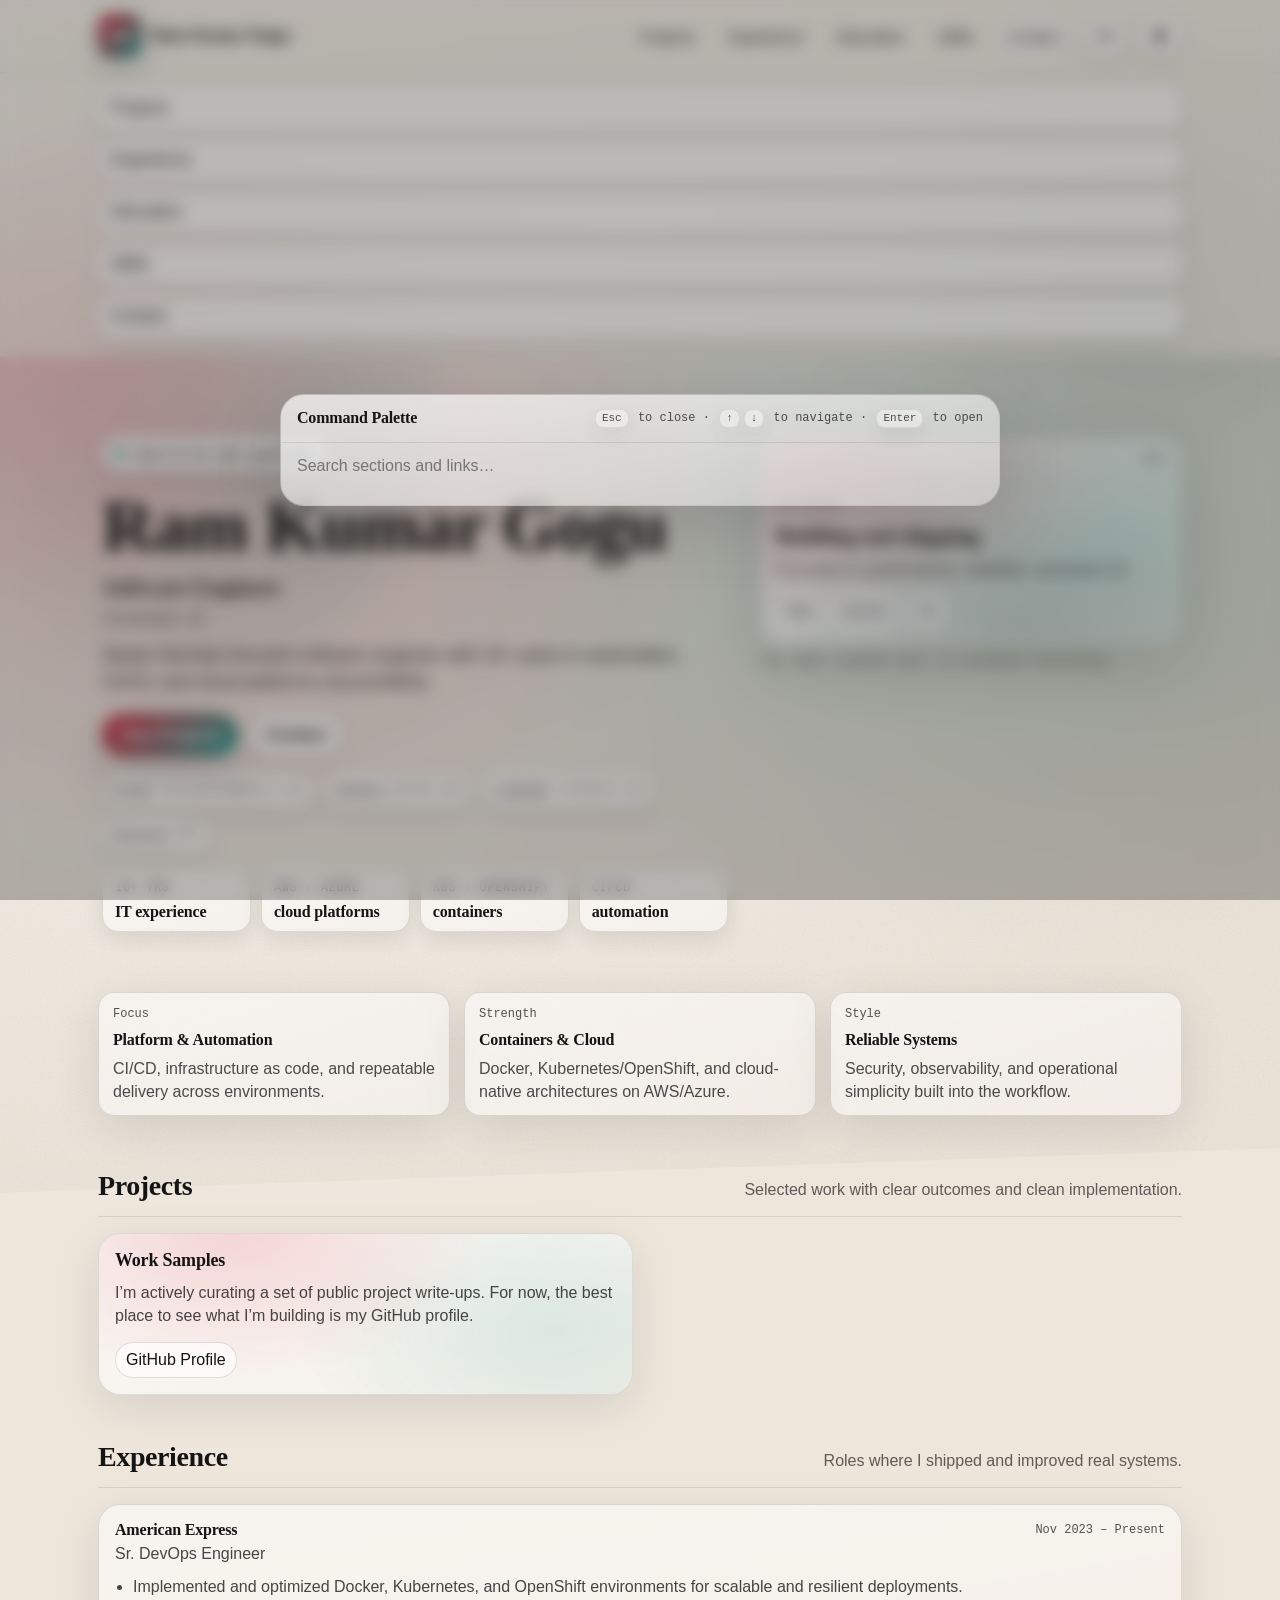
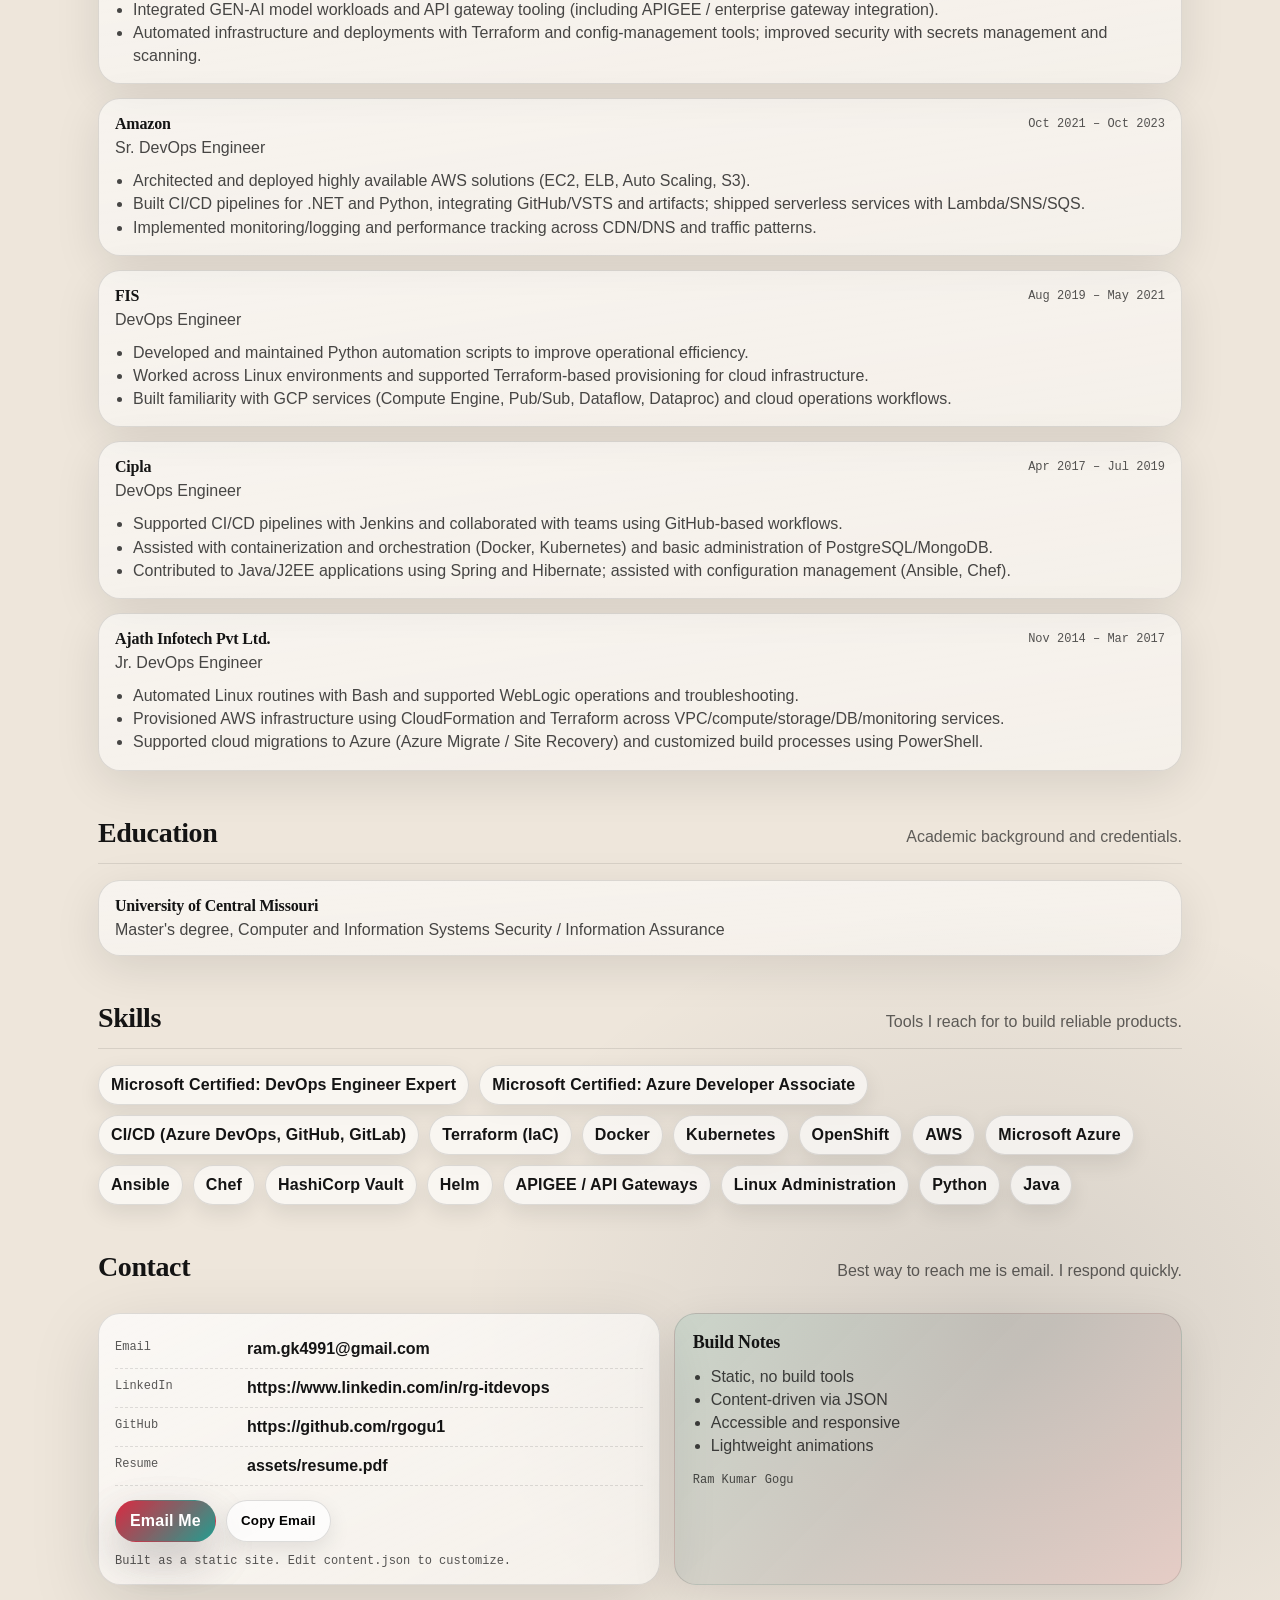
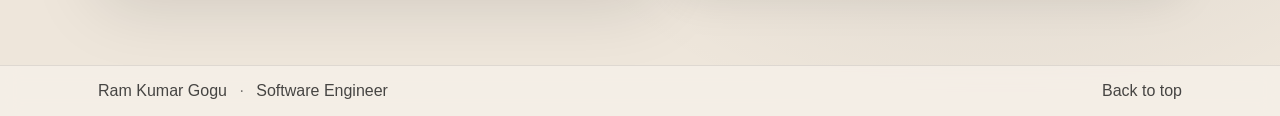
==== commit bc329714: "Cache-bust CSS/JS" ====
--- a/index.html
+++ b/index.html
@@ -13,8 +13,8 @@
     <meta property="og:image" content="assets/og.svg" />
 
     <link rel="icon" href="assets/favicon.svg" type="image/svg+xml" />
-    <link rel="preload" href="styles.css" as="style" />
-    <link rel="stylesheet" href="styles.css" />
+    <link rel="preload" href="styles.css?v=0e21ee3" as="style" />
+    <link rel="stylesheet" href="styles.css?v=0e21ee3" />
   </head>
   <body>
     <a class="skip" href="#main">Skip to content</a>
@@ -227,6 +227,6 @@
       </div>
     </div>
 
-    <script type="module" src="app.js"></script>
+    <script type="module" src="app.js?v=0e21ee3"></script>
   </body>
 </html>
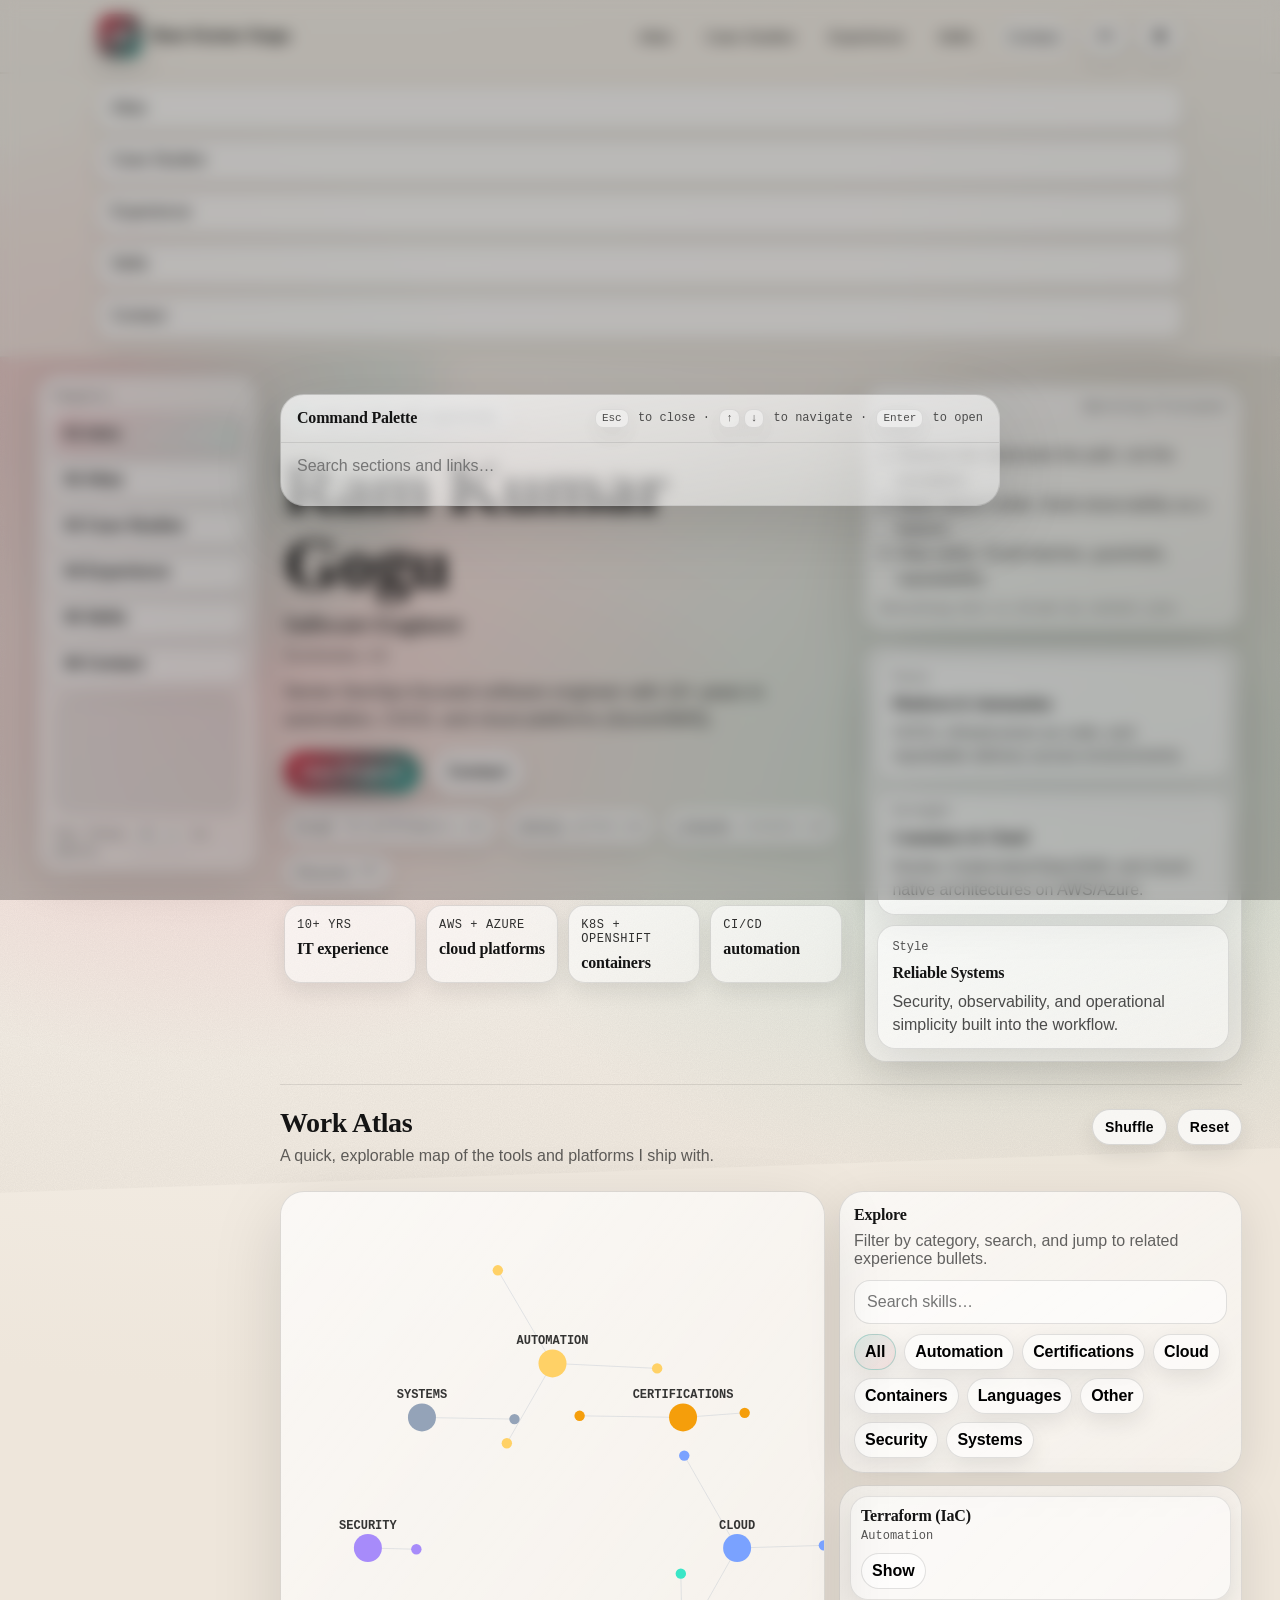
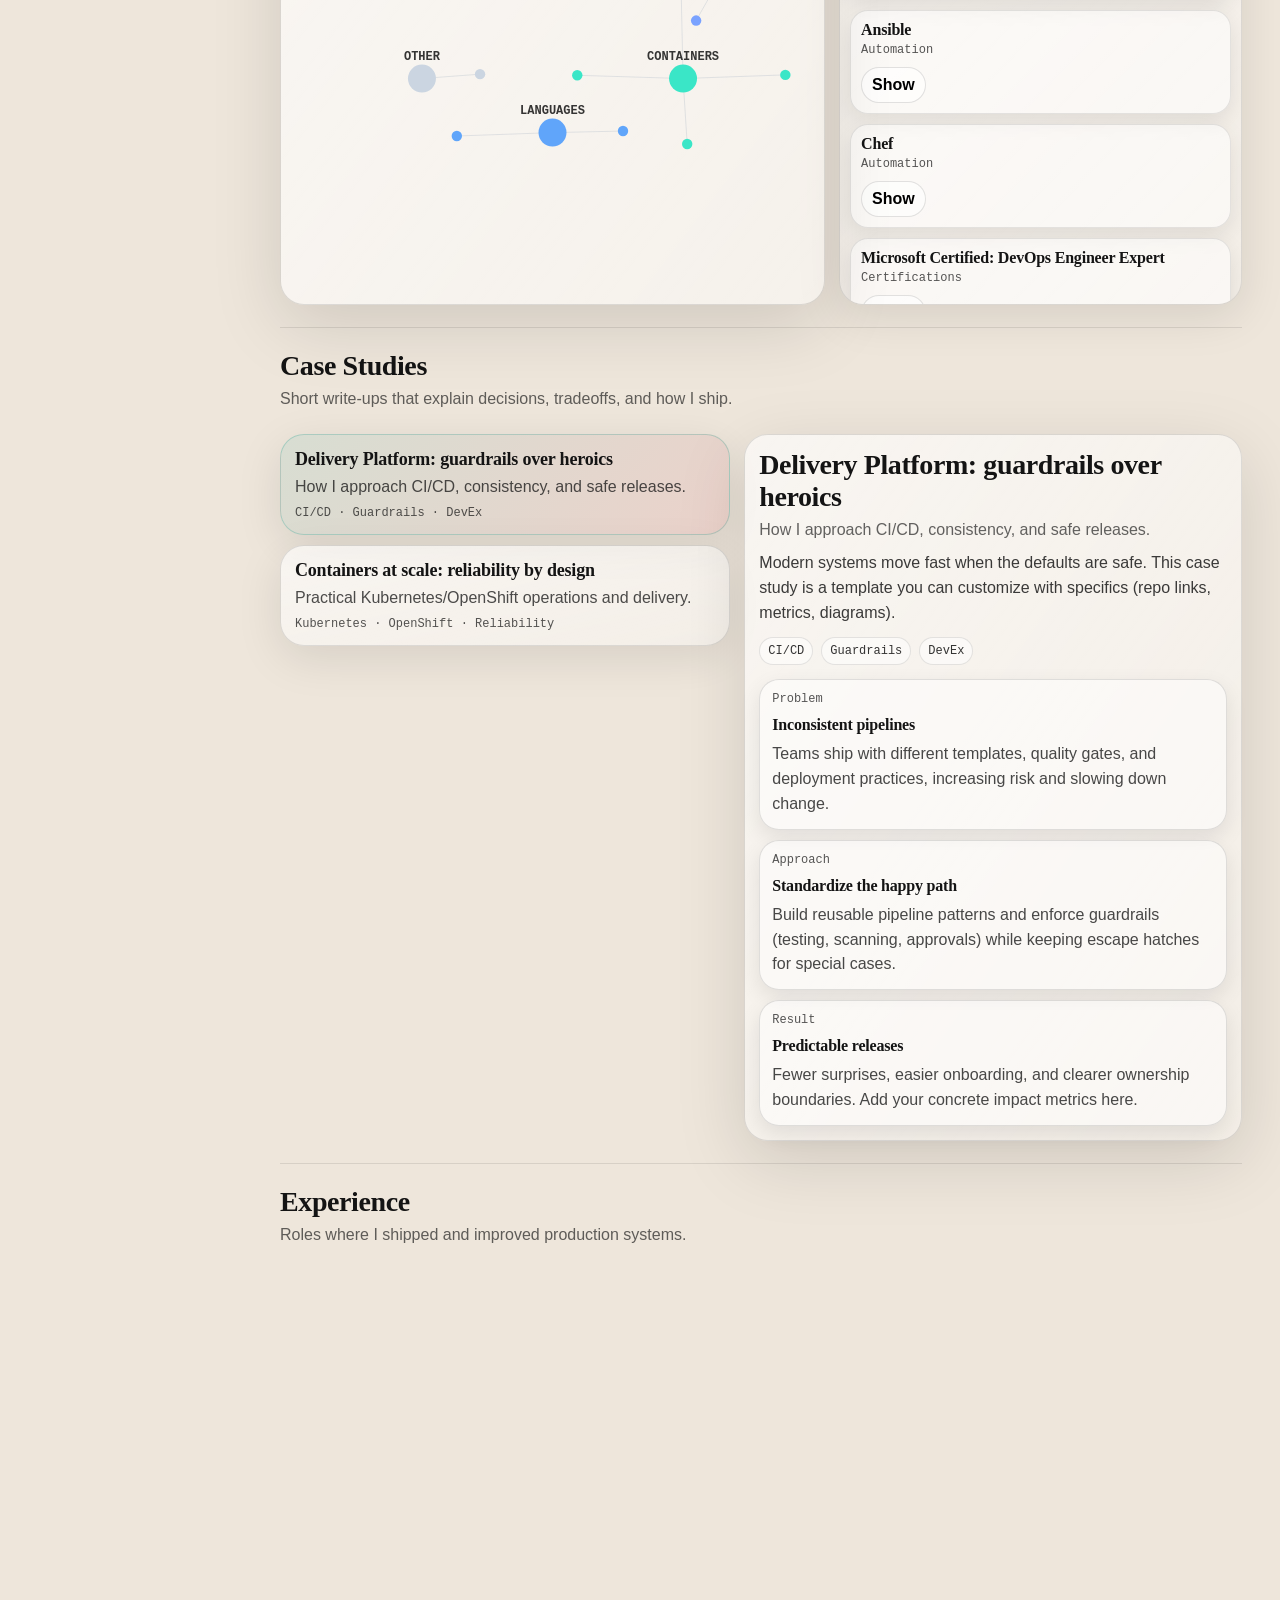
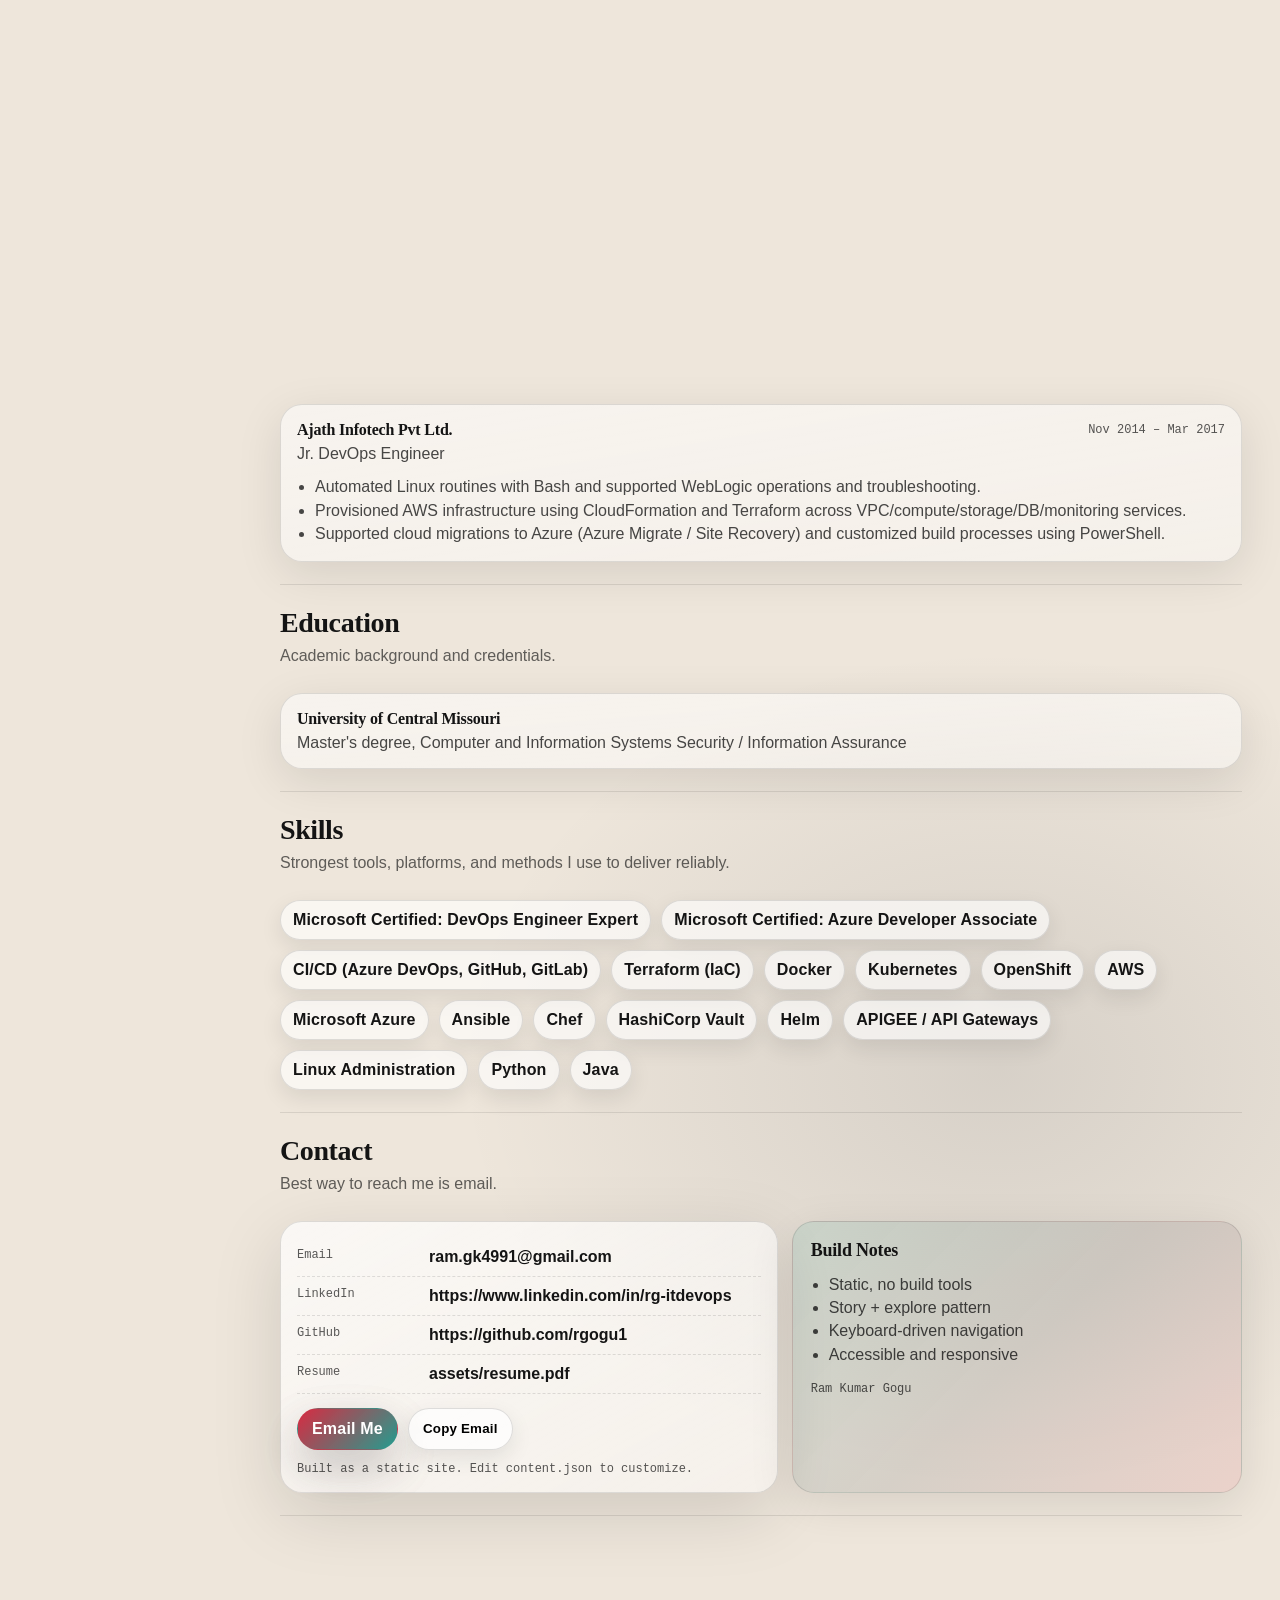
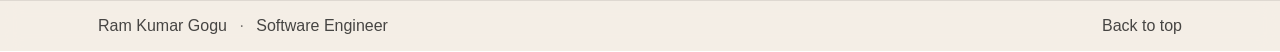
==== commit fe1a110c: "Redesign: narrative chapters + atlas + case studies" ====
--- a/index.html
+++ b/index.html
@@ -13,8 +13,8 @@
     <meta property="og:image" content="assets/og.svg" />
 
     <link rel="icon" href="assets/favicon.svg" type="image/svg+xml" />
-    <link rel="preload" href="styles.css?v=0e21ee3" as="style" />
-    <link rel="stylesheet" href="styles.css?v=0e21ee3" />
+    <link rel="preload" href="styles.css" as="style" />
+    <link rel="stylesheet" href="styles.css" />
   </head>
   <body>
     <a class="skip" href="#main">Skip to content</a>
@@ -26,17 +26,17 @@
       <div class="bg__grid"></div>
     </div>
 
-    <header class="top">
+    <header class="top" id="topBar">
       <nav class="nav" aria-label="Primary">
         <a class="brand" href="#top" aria-label="Home">
           <span class="brand__mark" id="brandMark" aria-hidden="true">GRK</span>
           <span class="brand__name" id="navName">Portfolio</span>
         </a>
         <div class="nav__right">
-          <div class="nav__links">
-            <a href="#projects">Projects</a>
+          <div class="nav__links" aria-label="Chapters">
+            <a href="#map">Atlas</a>
+            <a href="#case-studies">Case Studies</a>
             <a href="#experience">Experience</a>
-            <a href="#education">Education</a>
             <a href="#skills">Skills</a>
             <a href="#contact" class="pill">Contact</a>
           </div>
@@ -53,7 +53,7 @@
               </svg>
             </button>
             <button class="nav__menu" id="menuBtn" type="button" aria-expanded="false" aria-controls="menuPanel">
-              Menu
+              Chapters
             </button>
           </div>
         </div>
@@ -63,134 +63,204 @@
       </div>
 
       <div class="menu" id="menuPanel" hidden>
-        <a href="#projects">Projects</a>
+        <a href="#map">Atlas</a>
+        <a href="#case-studies">Case Studies</a>
         <a href="#experience">Experience</a>
-        <a href="#education">Education</a>
         <a href="#skills">Skills</a>
         <a href="#contact">Contact</a>
       </div>
     </header>
 
-    <main id="main" class="main">
-      <section class="hero" id="top">
-        <div class="hero__content">
-          <div class="hero__badge" id="availabilityBadge">Open to opportunities</div>
-          <h1 class="hero__title">
-            <span class="hero__name" id="heroName">Your Name</span>
-            <span class="hero__role" id="heroRole">Role</span>
-          </h1>
-          <p class="hero__meta" id="heroMeta">Location</p>
-          <p class="hero__tagline" id="heroTagline">A short, specific tagline.</p>
-          <div class="hero__cta">
-            <a class="btn btn--primary" id="primaryCta" href="#projects">View Projects</a>
-            <a class="btn btn--ghost" id="secondaryCta" href="#contact">Contact</a>
-          </div>
-          <div class="hero__links" id="heroLinks" aria-label="Links"></div>
-          <div class="stats" id="statsRow" aria-label="Quick stats"></div>
-        </div>
-        <div class="hero__card">
-          <div class="card">
-            <div class="card__top">
-              <div class="card__dot"></div>
-              <div class="card__dot"></div>
-              <div class="card__dot"></div>
-              <div class="card__label">Now</div>
-            </div>
-            <div class="card__body">
-              <div class="card__kicker">Currently</div>
-              <div class="card__headline" id="nowHeadline">Building and shipping.</div>
-              <div class="card__sub" id="nowSub">Focused on performance, reliability, and great UX.</div>
-              <div class="card__chips" id="nowChips">
-                <span class="chip">Web</span>
-                <span class="chip">Systems</span>
-                <span class="chip">DX</span>
-              </div>
-            </div>
-          </div>
-          <div class="hero__hint">Tip: edit `content.json` to customize everything.</div>
-        </div>
-      </section>
-
-      <section class="strip" id="highlights" aria-label="Highlights">
-        <div class="strip__grid" id="highlightsGrid"></div>
-      </section>
-
-      <section class="section" id="projects">
-        <div class="section__head">
-          <h2>Projects</h2>
-          <p>Selected work with clear outcomes and clean implementation.</p>
-        </div>
-        <div class="cards" id="projectsGrid"></div>
-      </section>
-
-      <section class="section" id="experience">
-        <div class="section__head">
-          <h2>Experience</h2>
-          <p>Roles where I shipped and improved real systems.</p>
-        </div>
-        <div class="timeline" id="experienceTimeline"></div>
-      </section>
-
-      <section class="section" id="education">
-        <div class="section__head">
-          <h2>Education</h2>
-          <p>Academic background and credentials.</p>
-        </div>
-        <div class="timeline" id="educationTimeline"></div>
-      </section>
-
-      <section class="section" id="skills">
-        <div class="section__head">
-          <h2>Skills</h2>
-          <p>Tools I reach for to build reliable products.</p>
-        </div>
-        <div class="skills" id="skillsGrid"></div>
-      </section>
-
-      <section class="section section--contact" id="contact">
-        <div class="section__head">
-          <h2>Contact</h2>
-          <p>Best way to reach me is email. I respond quickly.</p>
-        </div>
-        <div class="contact">
-          <div class="contact__card">
-            <div class="contact__row">
-              <div class="contact__label">Email</div>
-              <a class="contact__value" id="emailLink" href="mailto:you@example.com">you@example.com</a>
-            </div>
-            <div class="contact__row">
-              <div class="contact__label">LinkedIn</div>
-              <a class="contact__value" id="linkedinLink" href="#" rel="noreferrer">Add your URL</a>
-            </div>
-            <div class="contact__row">
-              <div class="contact__label">GitHub</div>
-              <a class="contact__value" id="githubLink" href="#" rel="noreferrer">Add your URL</a>
-            </div>
-            <div class="contact__row">
-              <div class="contact__label">Resume</div>
-              <a class="contact__value" id="resumeLink" href="#" rel="noreferrer">assets/resume.pdf</a>
-            </div>
-            <div class="contact__actions">
-              <a class="btn btn--primary" id="emailCta" href="mailto:you@example.com">Email Me</a>
-              <button class="btn btn--ghost" id="copyEmailBtn" type="button">Copy Email</button>
-            </div>
-            <p class="contact__note" id="footerNote"></p>
-          </div>
-          <div class="contact__aside">
-            <div class="poster">
-              <div class="poster__title">Build Notes</div>
-              <ul class="poster__list">
-                <li>Static, no build tools</li>
-                <li>Content-driven via JSON</li>
-                <li>Accessible and responsive</li>
-                <li>Lightweight animations</li>
-              </ul>
-              <div class="poster__sig" id="posterSig">Your Name</div>
-            </div>
-          </div>
-        </div>
-      </section>
-    </main>
+    <div class="layout">
+      <aside class="rail" aria-label="Chapter navigation">
+        <div class="rail__inner">
+          <div class="rail__kicker">Chapters</div>
+          <nav class="rail__nav" id="railNav">
+            <a href="#top" data-spy="#top">01 Intro</a>
+            <a href="#map" data-spy="#map">02 Atlas</a>
+            <a href="#case-studies" data-spy="#case-studies">03 Case Studies</a>
+            <a href="#experience" data-spy="#experience">04 Experience</a>
+            <a href="#skills" data-spy="#skills">05 Skills</a>
+            <a href="#contact" data-spy="#contact">06 Contact</a>
+          </nav>
+          <div class="rail__meta">
+            <div class="rail__meter" aria-hidden="true">
+              <div class="rail__meterBar" id="railMeter"></div>
+            </div>
+            <div class="rail__hint">Tip: Press <span class="kbd">⌘</span><span class="kbd">K</span> to search.</div>
+          </div>
+        </div>
+      </aside>
+
+      <main id="main" class="main">
+        <section class="chapter hero" id="top" data-title="Intro">
+          <div class="hero__grid">
+            <div class="hero__content">
+              <div class="hero__badge" id="availabilityBadge">Open to opportunities</div>
+              <h1 class="hero__title">
+                <span class="hero__name" id="heroName">Your Name</span>
+                <span class="hero__role" id="heroRole">Role</span>
+              </h1>
+              <p class="hero__meta" id="heroMeta">Location</p>
+              <p class="hero__tagline" id="heroTagline">A short, specific tagline.</p>
+              <div class="hero__cta">
+                <a class="btn btn--primary" id="primaryCta" href="#case-studies">Read Case Studies</a>
+                <a class="btn btn--ghost" id="secondaryCta" href="#contact">Contact</a>
+              </div>
+              <div class="hero__links" id="heroLinks" aria-label="Links"></div>
+              <div class="stats" id="statsRow" aria-label="Quick stats"></div>
+            </div>
+
+            <div class="hero__panel">
+              <article class="panel" aria-label="Profile snapshot">
+                <div class="panel__head">
+                  <div class="panel__dots" aria-hidden="true">
+                    <span></span><span></span><span></span>
+                  </div>
+                  <div class="panel__label">Operating Principles</div>
+                </div>
+                <div class="panel__body">
+                  <ol class="principles" id="principlesList" aria-label="Principles">
+                    <li>Reduce toil. Automate the path, not the exception.</li>
+                    <li>Make failure visible. Build observability as a feature.</li>
+                    <li>Ship safely. Small batches, guardrails, repeatability.</li>
+                  </ol>
+                  <div class="hero__hint">Everything here is driven by <code>content.json</code>.</div>
+                </div>
+              </article>
+
+              <div class="miniStrip" id="highlights" aria-label="Highlights">
+                <div class="miniStrip__grid" id="highlightsGrid"></div>
+              </div>
+            </div>
+          </div>
+        </section>
+
+        <section class="chapter chapter--atlas" id="map" data-title="Atlas">
+          <header class="chapter__head">
+            <div>
+              <h2>Work Atlas</h2>
+              <p>A quick, explorable map of the tools and platforms I ship with.</p>
+            </div>
+            <div class="chapter__actions">
+              <button class="btn btn--ghost btn--small" id="atlasShuffleBtn" type="button">Shuffle</button>
+              <button class="btn btn--ghost btn--small" id="atlasResetBtn" type="button">Reset</button>
+            </div>
+          </header>
+          <div class="atlas">
+            <div class="atlas__viz">
+              <canvas id="atlasCanvas" class="atlas__canvas" role="img" aria-label="Interactive skills constellation"></canvas>
+              <div class="atlas__tooltip" id="atlasTooltip" role="status" aria-live="polite" hidden></div>
+            </div>
+            <div class="atlas__side">
+              <div class="atlas__card">
+                <div class="atlas__title">Explore</div>
+                <p class="atlas__copy">Filter by category, search, and jump to related experience bullets.</p>
+                <div class="atlas__controls">
+                  <input class="field" id="atlasSearch" type="search" autocomplete="off" placeholder="Search skills…" />
+                  <div class="filters" id="atlasFilters" aria-label="Filters"></div>
+                </div>
+              </div>
+              <div class="atlas__results" id="atlasResults" aria-label="Results"></div>
+            </div>
+          </div>
+        </section>
+
+        <section class="chapter" id="case-studies" data-title="Case Studies">
+          <header class="chapter__head">
+            <div>
+              <h2>Case Studies</h2>
+              <p>Short write-ups that explain decisions, tradeoffs, and how I ship.</p>
+            </div>
+          </header>
+          <div class="cases">
+            <div class="cases__list" id="caseList" aria-label="Case studies list"></div>
+            <article class="cases__detail" id="caseDetail" aria-label="Case study detail">
+              <div class="cases__empty">
+                Select a case study to see the full story.
+              </div>
+            </article>
+          </div>
+        </section>
+
+        <section class="chapter" id="experience" data-title="Experience">
+          <header class="chapter__head">
+            <div>
+              <h2>Experience</h2>
+              <p>Roles where I shipped and improved production systems.</p>
+            </div>
+          </header>
+          <div class="timeline" id="experienceTimeline"></div>
+        </section>
+
+        <section class="chapter" id="education" data-title="Education">
+          <header class="chapter__head">
+            <div>
+              <h2>Education</h2>
+              <p>Academic background and credentials.</p>
+            </div>
+          </header>
+          <div class="timeline" id="educationTimeline"></div>
+        </section>
+
+        <section class="chapter" id="skills" data-title="Skills">
+          <header class="chapter__head">
+            <div>
+              <h2>Skills</h2>
+              <p>Strongest tools, platforms, and methods I use to deliver reliably.</p>
+            </div>
+          </header>
+          <div class="skills" id="skillsGrid"></div>
+        </section>
+
+        <section class="chapter chapter--contact" id="contact" data-title="Contact">
+          <header class="chapter__head">
+            <div>
+              <h2>Contact</h2>
+              <p>Best way to reach me is email.</p>
+            </div>
+          </header>
+          <div class="contact">
+            <div class="contact__card">
+              <div class="contact__row">
+                <div class="contact__label">Email</div>
+                <a class="contact__value" id="emailLink" href="mailto:you@example.com">you@example.com</a>
+              </div>
+              <div class="contact__row">
+                <div class="contact__label">LinkedIn</div>
+                <a class="contact__value" id="linkedinLink" href="#" rel="noreferrer">Add your URL</a>
+              </div>
+              <div class="contact__row">
+                <div class="contact__label">GitHub</div>
+                <a class="contact__value" id="githubLink" href="#" rel="noreferrer">Add your URL</a>
+              </div>
+              <div class="contact__row">
+                <div class="contact__label">Resume</div>
+                <a class="contact__value" id="resumeLink" href="#" rel="noreferrer">assets/resume.pdf</a>
+              </div>
+              <div class="contact__actions">
+                <a class="btn btn--primary" id="emailCta" href="mailto:you@example.com">Email Me</a>
+                <button class="btn btn--ghost" id="copyEmailBtn" type="button">Copy Email</button>
+              </div>
+              <p class="contact__note" id="footerNote"></p>
+            </div>
+
+            <div class="contact__aside">
+              <div class="poster">
+                <div class="poster__title">Build Notes</div>
+                <ul class="poster__list">
+                  <li>Static, no build tools</li>
+                  <li>Story + explore pattern</li>
+                  <li>Keyboard-driven navigation</li>
+                  <li>Accessible and responsive</li>
+                </ul>
+                <div class="poster__sig" id="posterSig">Your Name</div>
+              </div>
+            </div>
+          </div>
+        </section>
+      </main>
+    </div>
 
     <footer class="footer">
       <div class="footer__inner">
@@ -227,6 +297,13 @@
       </div>
     </div>
 
-    <script type="module" src="app.js?v=0e21ee3"></script>
+    <noscript>
+      <div class="noscript">
+        This site uses a small amount of JavaScript to load content and power the atlas. If you prefer no JS, you can still
+        use the sections and contact links above.
+      </div>
+    </noscript>
+
+    <script type="module" src="app.js"></script>
   </body>
 </html>
--- a/styles.css
+++ b/styles.css
@@ -1167,3 +1167,664 @@
     grid-template-columns: 90px 1fr;
   }
 }
+
+/* ====== Narrative / Explore layout overrides (2026) ====== */
+
+.layout {
+  max-width: 1240px;
+  margin: 0 auto;
+  padding: 18px 18px 64px 18px;
+  display: grid;
+  grid-template-columns: 220px 1fr;
+  gap: 22px;
+}
+
+.rail {
+  position: relative;
+}
+
+.rail__inner {
+  position: sticky;
+  top: 88px;
+  border: 1px solid rgba(21, 21, 21, 0.12);
+  border-radius: 22px;
+  background: linear-gradient(to bottom right, rgba(255, 255, 255, 0.62), rgba(255, 255, 255, 0.34));
+  box-shadow: var(--shadow2);
+  padding: 14px 14px 12px 14px;
+}
+
+:root[data-theme="dark"] .rail__inner {
+  border-color: rgba(255, 255, 255, 0.14);
+  background: linear-gradient(to bottom right, rgba(16, 22, 34, 0.70), rgba(16, 22, 34, 0.40));
+}
+
+.rail__kicker {
+  font-family: var(--mono);
+  font-size: 12px;
+  opacity: 0.72;
+}
+
+.rail__nav {
+  margin-top: 10px;
+  display: grid;
+  gap: 6px;
+}
+
+.rail__nav a {
+  padding: 10px 10px;
+  border-radius: 14px;
+  border: 1px solid rgba(21, 21, 21, 0.10);
+  background: rgba(255, 255, 255, 0.46);
+  box-shadow: var(--shadow3);
+  font-weight: 800;
+  letter-spacing: -0.15px;
+}
+
+:root[data-theme="dark"] .rail__nav a {
+  border-color: rgba(255, 255, 255, 0.12);
+  background: rgba(16, 22, 34, 0.54);
+}
+
+.rail__nav a:hover {
+  text-decoration: none;
+  transform: translateY(-1px);
+}
+
+.rail__nav a.is-active {
+  background: linear-gradient(135deg, rgba(215, 38, 61, 0.12), rgba(27, 153, 139, 0.10));
+  border-color: rgba(215, 38, 61, 0.22);
+}
+
+:root[data-theme="dark"] .rail__nav a.is-active {
+  background: linear-gradient(135deg, rgba(255, 77, 109, 0.12), rgba(58, 230, 199, 0.10));
+  border-color: rgba(58, 230, 199, 0.22);
+}
+
+.rail__meta {
+  margin-top: 12px;
+  display: grid;
+  gap: 10px;
+}
+
+.rail__meter {
+  height: 120px;
+  border-radius: 16px;
+  background: rgba(0, 0, 0, 0.06);
+  overflow: hidden;
+  position: relative;
+}
+
+:root[data-theme="dark"] .rail__meter {
+  background: rgba(255, 255, 255, 0.08);
+}
+
+.rail__meterBar {
+  position: absolute;
+  bottom: 0;
+  left: 0;
+  width: 100%;
+  height: 0%;
+  background: linear-gradient(180deg, rgba(215, 38, 61, 0.86), rgba(27, 153, 139, 0.86), rgba(11, 19, 32, 0.86));
+}
+
+:root[data-theme="dark"] .rail__meterBar {
+  background: linear-gradient(180deg, rgba(255, 77, 109, 0.92), rgba(58, 230, 199, 0.92), rgba(122, 162, 255, 0.92));
+}
+
+.rail__hint {
+  font-family: var(--mono);
+  font-size: 12px;
+  opacity: 0.72;
+}
+
+.main {
+  max-width: none;
+  margin: 0;
+  padding: 0;
+}
+
+.chapter {
+  padding: 22px 0;
+  border-bottom: 1px solid rgba(21, 21, 21, 0.10);
+}
+
+:root[data-theme="dark"] .chapter {
+  border-bottom-color: rgba(255, 255, 255, 0.12);
+}
+
+.chapter__head {
+  display: flex;
+  justify-content: space-between;
+  gap: 14px;
+  align-items: baseline;
+  flex-wrap: wrap;
+  padding-bottom: 12px;
+}
+
+.chapter__head h2 {
+  margin: 0;
+  font-size: 28px;
+  letter-spacing: -0.4px;
+  font-family: var(--display);
+}
+
+.chapter__head p {
+  margin: 8px 0 0 0;
+  color: var(--muted);
+  max-width: 68ch;
+}
+
+.chapter__actions {
+  display: inline-flex;
+  gap: 10px;
+  align-items: center;
+}
+
+.btn--small {
+  padding: 9px 12px;
+  font-size: 14px;
+}
+
+.hero {
+  border-bottom: 0;
+  padding-top: 10px;
+  display: block;
+}
+
+.hero__grid {
+  display: grid;
+  grid-template-columns: 1.2fr 0.8fr;
+  gap: 18px;
+  align-items: start;
+}
+
+.hero__panel {
+  display: grid;
+  gap: 12px;
+}
+
+.panel {
+  border: 1px solid rgba(21, 21, 21, 0.12);
+  background: linear-gradient(to bottom right, var(--paper), rgba(255, 255, 255, 0.40));
+  border-radius: var(--radius);
+  box-shadow: var(--shadow);
+  overflow: hidden;
+}
+
+.panel__head {
+  display: flex;
+  align-items: center;
+  justify-content: space-between;
+  gap: 10px;
+  padding: 12px 14px;
+  border-bottom: 1px solid rgba(21, 21, 21, 0.10);
+}
+
+:root[data-theme="dark"] .panel__head {
+  border-bottom-color: rgba(255, 255, 255, 0.12);
+}
+
+.panel__dots span {
+  display: inline-block;
+  width: 10px;
+  height: 10px;
+  border-radius: 99px;
+  border: 1px solid rgba(0, 0, 0, 0.10);
+  background: rgba(255, 255, 255, 0.82);
+  margin-right: 6px;
+}
+
+:root[data-theme="dark"] .panel__dots span {
+  border-color: rgba(255, 255, 255, 0.14);
+  background: rgba(16, 22, 34, 0.70);
+}
+
+.panel__label {
+  font-family: var(--mono);
+  font-size: 12px;
+  opacity: 0.7;
+}
+
+.panel__body {
+  padding: 14px;
+}
+
+.principles {
+  margin: 0;
+  padding-left: 18px;
+  line-height: 1.55;
+  color: rgba(21, 21, 21, 0.84);
+}
+
+:root[data-theme="dark"] .principles {
+  color: rgba(245, 246, 250, 0.86);
+}
+
+.miniStrip {
+  border: 1px solid rgba(21, 21, 21, 0.12);
+  border-radius: 22px;
+  background: linear-gradient(to bottom right, rgba(255, 255, 255, 0.58), rgba(255, 255, 255, 0.34));
+  box-shadow: var(--shadow2);
+  padding: 12px;
+}
+
+:root[data-theme="dark"] .miniStrip {
+  border-color: rgba(255, 255, 255, 0.14);
+  background: linear-gradient(to bottom right, rgba(16, 22, 34, 0.62), rgba(16, 22, 34, 0.40));
+}
+
+.miniStrip__grid {
+  display: grid;
+  grid-template-columns: 1fr;
+  gap: 10px;
+}
+
+.mini {
+  border-radius: 18px;
+}
+
+.chapter--atlas {
+  border-top: 1px solid rgba(21, 21, 21, 0.10);
+}
+
+.atlas {
+  display: grid;
+  grid-template-columns: 1.15fr 0.85fr;
+  gap: 14px;
+  margin-top: 14px;
+}
+
+.atlas__viz {
+  position: relative;
+  border: 1px solid rgba(21, 21, 21, 0.12);
+  border-radius: 24px;
+  background: linear-gradient(to bottom right, rgba(255, 255, 255, 0.62), rgba(255, 255, 255, 0.34));
+  box-shadow: var(--shadow);
+  overflow: hidden;
+  min-height: 440px;
+}
+
+:root[data-theme="dark"] .atlas__viz {
+  border-color: rgba(255, 255, 255, 0.14);
+  background: linear-gradient(to bottom right, rgba(16, 22, 34, 0.70), rgba(16, 22, 34, 0.40));
+}
+
+.atlas__canvas {
+  width: 100%;
+  height: 100%;
+  display: block;
+}
+
+.atlas__tooltip {
+  position: absolute;
+  left: 0;
+  top: 0;
+  transform: translateZ(0);
+  padding: 8px 10px;
+  border-radius: 12px;
+  border: 1px solid rgba(21, 21, 21, 0.12);
+  background: rgba(255, 255, 255, 0.86);
+  box-shadow: var(--shadow2);
+  font-family: var(--mono);
+  font-size: 12px;
+  pointer-events: none;
+  max-width: 260px;
+}
+
+:root[data-theme="dark"] .atlas__tooltip {
+  border-color: rgba(255, 255, 255, 0.14);
+  background: rgba(16, 22, 34, 0.90);
+}
+
+.atlas__side {
+  display: grid;
+  gap: 12px;
+}
+
+.atlas__card {
+  border: 1px solid rgba(21, 21, 21, 0.12);
+  border-radius: 24px;
+  background: linear-gradient(to bottom right, var(--paper), rgba(255, 255, 255, 0.42));
+  box-shadow: var(--shadow2);
+  padding: 14px;
+}
+
+:root[data-theme="dark"] .atlas__card {
+  border-color: rgba(255, 255, 255, 0.14);
+  background: linear-gradient(to bottom right, rgba(16, 22, 34, 0.74), rgba(16, 22, 34, 0.44));
+}
+
+.atlas__title {
+  font-weight: 900;
+  letter-spacing: -0.2px;
+  font-family: var(--display);
+}
+
+.atlas__copy {
+  margin: 8px 0 0 0;
+  color: var(--muted);
+}
+
+.field {
+  width: 100%;
+  border-radius: 16px;
+  border: 1px solid rgba(21, 21, 21, 0.12);
+  background: rgba(255, 255, 255, 0.60);
+  padding: 12px 12px;
+  font: inherit;
+  outline: none;
+}
+
+:root[data-theme="dark"] .field {
+  border-color: rgba(255, 255, 255, 0.14);
+  background: rgba(16, 22, 34, 0.58);
+}
+
+.atlas__controls {
+  margin-top: 12px;
+  display: grid;
+  gap: 10px;
+}
+
+.filters {
+  display: flex;
+  flex-wrap: wrap;
+  gap: 8px;
+}
+
+.filter {
+  border-radius: 999px;
+  border: 1px solid rgba(21, 21, 21, 0.12);
+  background: rgba(255, 255, 255, 0.58);
+  padding: 8px 10px;
+  font: inherit;
+  cursor: pointer;
+  box-shadow: var(--shadow3);
+  font-weight: 800;
+  letter-spacing: -0.1px;
+}
+
+:root[data-theme="dark"] .filter {
+  border-color: rgba(255, 255, 255, 0.14);
+  background: rgba(16, 22, 34, 0.56);
+}
+
+.filter.is-active {
+  border-color: rgba(27, 153, 139, 0.28);
+  background: linear-gradient(135deg, rgba(27, 153, 139, 0.12), rgba(215, 38, 61, 0.10));
+}
+
+.atlas__results {
+  border: 1px solid rgba(21, 21, 21, 0.12);
+  border-radius: 24px;
+  background: linear-gradient(to bottom right, rgba(255, 255, 255, 0.54), rgba(255, 255, 255, 0.34));
+  box-shadow: var(--shadow2);
+  padding: 10px;
+  overflow: auto;
+  max-height: 420px;
+}
+
+:root[data-theme="dark"] .atlas__results {
+  border-color: rgba(255, 255, 255, 0.14);
+  background: linear-gradient(to bottom right, rgba(16, 22, 34, 0.60), rgba(16, 22, 34, 0.40));
+}
+
+.atlasRow {
+  border: 1px solid rgba(21, 21, 21, 0.10);
+  border-radius: 18px;
+  background: rgba(255, 255, 255, 0.52);
+  box-shadow: var(--shadow3);
+  padding: 10px;
+  display: grid;
+  gap: 10px;
+  margin-bottom: 10px;
+}
+
+:root[data-theme="dark"] .atlasRow {
+  border-color: rgba(255, 255, 255, 0.12);
+  background: rgba(16, 22, 34, 0.56);
+}
+
+.atlasRow__left {
+  display: grid;
+  gap: 4px;
+}
+
+.atlasRow__title {
+  font-weight: 900;
+  letter-spacing: -0.2px;
+  font-family: var(--display);
+}
+
+.atlasRow__meta {
+  font-family: var(--mono);
+  font-size: 12px;
+  opacity: 0.72;
+}
+
+.atlasRow__btn {
+  justify-self: start;
+  border-radius: 999px;
+  border: 1px solid rgba(21, 21, 21, 0.12);
+  background: rgba(255, 255, 255, 0.58);
+  padding: 8px 10px;
+  font: inherit;
+  cursor: pointer;
+  font-weight: 800;
+}
+
+:root[data-theme="dark"] .atlasRow__btn {
+  border-color: rgba(255, 255, 255, 0.14);
+  background: rgba(16, 22, 34, 0.56);
+}
+
+.atlasRow__panel {
+  border-top: 1px dashed rgba(21, 21, 21, 0.14);
+  padding-top: 10px;
+  color: rgba(21, 21, 21, 0.76);
+}
+
+:root[data-theme="dark"] .atlasRow__panel {
+  border-top-color: rgba(255, 255, 255, 0.14);
+  color: rgba(245, 246, 250, 0.76);
+}
+
+.atlasHit__role {
+  font-weight: 900;
+  letter-spacing: -0.2px;
+  margin-top: 10px;
+}
+
+.atlasHit__list {
+  margin: 8px 0 0 0;
+  padding-left: 18px;
+  line-height: 1.45;
+}
+
+.cases {
+  display: grid;
+  grid-template-columns: 0.95fr 1.05fr;
+  gap: 14px;
+  margin-top: 14px;
+}
+
+.cases__list {
+  display: grid;
+  gap: 10px;
+  align-content: start;
+}
+
+.caseLink {
+  border: 1px solid rgba(21, 21, 21, 0.12);
+  border-radius: 24px;
+  background: linear-gradient(to bottom right, rgba(255, 255, 255, 0.62), rgba(255, 255, 255, 0.36));
+  box-shadow: var(--shadow2);
+  padding: 14px;
+}
+
+:root[data-theme="dark"] .caseLink {
+  border-color: rgba(255, 255, 255, 0.14);
+  background: linear-gradient(to bottom right, rgba(16, 22, 34, 0.66), rgba(16, 22, 34, 0.40));
+}
+
+.caseLink:hover {
+  text-decoration: none;
+  transform: translateY(-1px);
+}
+
+.caseLink.is-active {
+  border-color: rgba(27, 153, 139, 0.26);
+  background: linear-gradient(135deg, rgba(27, 153, 139, 0.10), rgba(215, 38, 61, 0.10));
+}
+
+.caseLink__title {
+  font-weight: 900;
+  letter-spacing: -0.2px;
+  font-family: var(--display);
+  font-size: 18px;
+}
+
+.caseLink__sub {
+  margin-top: 8px;
+  color: rgba(21, 21, 21, 0.76);
+}
+
+:root[data-theme="dark"] .caseLink__sub {
+  color: rgba(245, 246, 250, 0.76);
+}
+
+.caseLink__meta {
+  margin-top: 10px;
+  font-family: var(--mono);
+  font-size: 12px;
+  opacity: 0.72;
+}
+
+.cases__detail {
+  border: 1px solid rgba(21, 21, 21, 0.12);
+  border-radius: 24px;
+  background: linear-gradient(to bottom right, rgba(255, 255, 255, 0.62), rgba(255, 255, 255, 0.34));
+  box-shadow: var(--shadow);
+  padding: 14px;
+  min-height: 320px;
+}
+
+:root[data-theme="dark"] .cases__detail {
+  border-color: rgba(255, 255, 255, 0.14);
+  background: linear-gradient(to bottom right, rgba(16, 22, 34, 0.70), rgba(16, 22, 34, 0.40));
+}
+
+.cases__empty {
+  color: var(--muted);
+  font-family: var(--mono);
+  font-size: 12px;
+}
+
+.caseHead__title {
+  font-weight: 900;
+  letter-spacing: -0.4px;
+  font-family: var(--display);
+  font-size: 28px;
+}
+
+.caseHead__sub {
+  margin-top: 8px;
+  color: var(--muted);
+}
+
+.caseHead__ctx {
+  margin: 12px 0 0 0;
+  line-height: 1.55;
+  color: rgba(21, 21, 21, 0.84);
+}
+
+:root[data-theme="dark"] .caseHead__ctx {
+  color: rgba(245, 246, 250, 0.84);
+}
+
+.caseTags {
+  margin-top: 12px;
+  display: flex;
+  gap: 8px;
+  flex-wrap: wrap;
+}
+
+.caseBody {
+  margin-top: 14px;
+  display: grid;
+  gap: 10px;
+}
+
+.caseCard {
+  border: 1px solid rgba(21, 21, 21, 0.12);
+  border-radius: 20px;
+  background: rgba(255, 255, 255, 0.52);
+  box-shadow: var(--shadow3);
+  padding: 12px;
+}
+
+:root[data-theme="dark"] .caseCard {
+  border-color: rgba(255, 255, 255, 0.14);
+  background: rgba(16, 22, 34, 0.56);
+}
+
+.caseCard__kicker {
+  font-family: var(--mono);
+  font-size: 12px;
+  opacity: 0.72;
+}
+
+.caseCard__title {
+  margin-top: 10px;
+  font-weight: 900;
+  letter-spacing: -0.2px;
+  font-family: var(--display);
+}
+
+.caseCard__body {
+  margin-top: 8px;
+  color: rgba(21, 21, 21, 0.78);
+  line-height: 1.55;
+}
+
+:root[data-theme="dark"] .caseCard__body {
+  color: rgba(245, 246, 250, 0.78);
+}
+
+.noscript {
+  position: fixed;
+  left: 12px;
+  bottom: 12px;
+  max-width: min(520px, calc(100vw - 24px));
+  padding: 12px 14px;
+  border-radius: 18px;
+  border: 1px solid rgba(21, 21, 21, 0.12);
+  background: rgba(255, 255, 255, 0.92);
+  box-shadow: var(--shadow2);
+  font-family: var(--mono);
+  font-size: 12px;
+  z-index: 80;
+}
+
+:root[data-theme="dark"] .noscript {
+  border-color: rgba(255, 255, 255, 0.14);
+  background: rgba(16, 22, 34, 0.92);
+}
+
+@media (max-width: 980px) {
+  .layout {
+    grid-template-columns: 1fr;
+  }
+  .rail__inner {
+    position: static;
+  }
+  .hero__grid {
+    grid-template-columns: 1fr;
+  }
+  .atlas {
+    grid-template-columns: 1fr;
+  }
+  .cases {
+    grid-template-columns: 1fr;
+  }
+}
--- a/styles.css
+++ b/styles.css
@@ -1167,3 +1167,664 @@
     grid-template-columns: 90px 1fr;
   }
 }
+
+/* ====== Narrative / Explore layout overrides (2026) ====== */
+
+.layout {
+  max-width: 1240px;
+  margin: 0 auto;
+  padding: 18px 18px 64px 18px;
+  display: grid;
+  grid-template-columns: 220px 1fr;
+  gap: 22px;
+}
+
+.rail {
+  position: relative;
+}
+
+.rail__inner {
+  position: sticky;
+  top: 88px;
+  border: 1px solid rgba(21, 21, 21, 0.12);
+  border-radius: 22px;
+  background: linear-gradient(to bottom right, rgba(255, 255, 255, 0.62), rgba(255, 255, 255, 0.34));
+  box-shadow: var(--shadow2);
+  padding: 14px 14px 12px 14px;
+}
+
+:root[data-theme="dark"] .rail__inner {
+  border-color: rgba(255, 255, 255, 0.14);
+  background: linear-gradient(to bottom right, rgba(16, 22, 34, 0.70), rgba(16, 22, 34, 0.40));
+}
+
+.rail__kicker {
+  font-family: var(--mono);
+  font-size: 12px;
+  opacity: 0.72;
+}
+
+.rail__nav {
+  margin-top: 10px;
+  display: grid;
+  gap: 6px;
+}
+
+.rail__nav a {
+  padding: 10px 10px;
+  border-radius: 14px;
+  border: 1px solid rgba(21, 21, 21, 0.10);
+  background: rgba(255, 255, 255, 0.46);
+  box-shadow: var(--shadow3);
+  font-weight: 800;
+  letter-spacing: -0.15px;
+}
+
+:root[data-theme="dark"] .rail__nav a {
+  border-color: rgba(255, 255, 255, 0.12);
+  background: rgba(16, 22, 34, 0.54);
+}
+
+.rail__nav a:hover {
+  text-decoration: none;
+  transform: translateY(-1px);
+}
+
+.rail__nav a.is-active {
+  background: linear-gradient(135deg, rgba(215, 38, 61, 0.12), rgba(27, 153, 139, 0.10));
+  border-color: rgba(215, 38, 61, 0.22);
+}
+
+:root[data-theme="dark"] .rail__nav a.is-active {
+  background: linear-gradient(135deg, rgba(255, 77, 109, 0.12), rgba(58, 230, 199, 0.10));
+  border-color: rgba(58, 230, 199, 0.22);
+}
+
+.rail__meta {
+  margin-top: 12px;
+  display: grid;
+  gap: 10px;
+}
+
+.rail__meter {
+  height: 120px;
+  border-radius: 16px;
+  background: rgba(0, 0, 0, 0.06);
+  overflow: hidden;
+  position: relative;
+}
+
+:root[data-theme="dark"] .rail__meter {
+  background: rgba(255, 255, 255, 0.08);
+}
+
+.rail__meterBar {
+  position: absolute;
+  bottom: 0;
+  left: 0;
+  width: 100%;
+  height: 0%;
+  background: linear-gradient(180deg, rgba(215, 38, 61, 0.86), rgba(27, 153, 139, 0.86), rgba(11, 19, 32, 0.86));
+}
+
+:root[data-theme="dark"] .rail__meterBar {
+  background: linear-gradient(180deg, rgba(255, 77, 109, 0.92), rgba(58, 230, 199, 0.92), rgba(122, 162, 255, 0.92));
+}
+
+.rail__hint {
+  font-family: var(--mono);
+  font-size: 12px;
+  opacity: 0.72;
+}
+
+.main {
+  max-width: none;
+  margin: 0;
+  padding: 0;
+}
+
+.chapter {
+  padding: 22px 0;
+  border-bottom: 1px solid rgba(21, 21, 21, 0.10);
+}
+
+:root[data-theme="dark"] .chapter {
+  border-bottom-color: rgba(255, 255, 255, 0.12);
+}
+
+.chapter__head {
+  display: flex;
+  justify-content: space-between;
+  gap: 14px;
+  align-items: baseline;
+  flex-wrap: wrap;
+  padding-bottom: 12px;
+}
+
+.chapter__head h2 {
+  margin: 0;
+  font-size: 28px;
+  letter-spacing: -0.4px;
+  font-family: var(--display);
+}
+
+.chapter__head p {
+  margin: 8px 0 0 0;
+  color: var(--muted);
+  max-width: 68ch;
+}
+
+.chapter__actions {
+  display: inline-flex;
+  gap: 10px;
+  align-items: center;
+}
+
+.btn--small {
+  padding: 9px 12px;
+  font-size: 14px;
+}
+
+.hero {
+  border-bottom: 0;
+  padding-top: 10px;
+  display: block;
+}
+
+.hero__grid {
+  display: grid;
+  grid-template-columns: 1.2fr 0.8fr;
+  gap: 18px;
+  align-items: start;
+}
+
+.hero__panel {
+  display: grid;
+  gap: 12px;
+}
+
+.panel {
+  border: 1px solid rgba(21, 21, 21, 0.12);
+  background: linear-gradient(to bottom right, var(--paper), rgba(255, 255, 255, 0.40));
+  border-radius: var(--radius);
+  box-shadow: var(--shadow);
+  overflow: hidden;
+}
+
+.panel__head {
+  display: flex;
+  align-items: center;
+  justify-content: space-between;
+  gap: 10px;
+  padding: 12px 14px;
+  border-bottom: 1px solid rgba(21, 21, 21, 0.10);
+}
+
+:root[data-theme="dark"] .panel__head {
+  border-bottom-color: rgba(255, 255, 255, 0.12);
+}
+
+.panel__dots span {
+  display: inline-block;
+  width: 10px;
+  height: 10px;
+  border-radius: 99px;
+  border: 1px solid rgba(0, 0, 0, 0.10);
+  background: rgba(255, 255, 255, 0.82);
+  margin-right: 6px;
+}
+
+:root[data-theme="dark"] .panel__dots span {
+  border-color: rgba(255, 255, 255, 0.14);
+  background: rgba(16, 22, 34, 0.70);
+}
+
+.panel__label {
+  font-family: var(--mono);
+  font-size: 12px;
+  opacity: 0.7;
+}
+
+.panel__body {
+  padding: 14px;
+}
+
+.principles {
+  margin: 0;
+  padding-left: 18px;
+  line-height: 1.55;
+  color: rgba(21, 21, 21, 0.84);
+}
+
+:root[data-theme="dark"] .principles {
+  color: rgba(245, 246, 250, 0.86);
+}
+
+.miniStrip {
+  border: 1px solid rgba(21, 21, 21, 0.12);
+  border-radius: 22px;
+  background: linear-gradient(to bottom right, rgba(255, 255, 255, 0.58), rgba(255, 255, 255, 0.34));
+  box-shadow: var(--shadow2);
+  padding: 12px;
+}
+
+:root[data-theme="dark"] .miniStrip {
+  border-color: rgba(255, 255, 255, 0.14);
+  background: linear-gradient(to bottom right, rgba(16, 22, 34, 0.62), rgba(16, 22, 34, 0.40));
+}
+
+.miniStrip__grid {
+  display: grid;
+  grid-template-columns: 1fr;
+  gap: 10px;
+}
+
+.mini {
+  border-radius: 18px;
+}
+
+.chapter--atlas {
+  border-top: 1px solid rgba(21, 21, 21, 0.10);
+}
+
+.atlas {
+  display: grid;
+  grid-template-columns: 1.15fr 0.85fr;
+  gap: 14px;
+  margin-top: 14px;
+}
+
+.atlas__viz {
+  position: relative;
+  border: 1px solid rgba(21, 21, 21, 0.12);
+  border-radius: 24px;
+  background: linear-gradient(to bottom right, rgba(255, 255, 255, 0.62), rgba(255, 255, 255, 0.34));
+  box-shadow: var(--shadow);
+  overflow: hidden;
+  min-height: 440px;
+}
+
+:root[data-theme="dark"] .atlas__viz {
+  border-color: rgba(255, 255, 255, 0.14);
+  background: linear-gradient(to bottom right, rgba(16, 22, 34, 0.70), rgba(16, 22, 34, 0.40));
+}
+
+.atlas__canvas {
+  width: 100%;
+  height: 100%;
+  display: block;
+}
+
+.atlas__tooltip {
+  position: absolute;
+  left: 0;
+  top: 0;
+  transform: translateZ(0);
+  padding: 8px 10px;
+  border-radius: 12px;
+  border: 1px solid rgba(21, 21, 21, 0.12);
+  background: rgba(255, 255, 255, 0.86);
+  box-shadow: var(--shadow2);
+  font-family: var(--mono);
+  font-size: 12px;
+  pointer-events: none;
+  max-width: 260px;
+}
+
+:root[data-theme="dark"] .atlas__tooltip {
+  border-color: rgba(255, 255, 255, 0.14);
+  background: rgba(16, 22, 34, 0.90);
+}
+
+.atlas__side {
+  display: grid;
+  gap: 12px;
+}
+
+.atlas__card {
+  border: 1px solid rgba(21, 21, 21, 0.12);
+  border-radius: 24px;
+  background: linear-gradient(to bottom right, var(--paper), rgba(255, 255, 255, 0.42));
+  box-shadow: var(--shadow2);
+  padding: 14px;
+}
+
+:root[data-theme="dark"] .atlas__card {
+  border-color: rgba(255, 255, 255, 0.14);
+  background: linear-gradient(to bottom right, rgba(16, 22, 34, 0.74), rgba(16, 22, 34, 0.44));
+}
+
+.atlas__title {
+  font-weight: 900;
+  letter-spacing: -0.2px;
+  font-family: var(--display);
+}
+
+.atlas__copy {
+  margin: 8px 0 0 0;
+  color: var(--muted);
+}
+
+.field {
+  width: 100%;
+  border-radius: 16px;
+  border: 1px solid rgba(21, 21, 21, 0.12);
+  background: rgba(255, 255, 255, 0.60);
+  padding: 12px 12px;
+  font: inherit;
+  outline: none;
+}
+
+:root[data-theme="dark"] .field {
+  border-color: rgba(255, 255, 255, 0.14);
+  background: rgba(16, 22, 34, 0.58);
+}
+
+.atlas__controls {
+  margin-top: 12px;
+  display: grid;
+  gap: 10px;
+}
+
+.filters {
+  display: flex;
+  flex-wrap: wrap;
+  gap: 8px;
+}
+
+.filter {
+  border-radius: 999px;
+  border: 1px solid rgba(21, 21, 21, 0.12);
+  background: rgba(255, 255, 255, 0.58);
+  padding: 8px 10px;
+  font: inherit;
+  cursor: pointer;
+  box-shadow: var(--shadow3);
+  font-weight: 800;
+  letter-spacing: -0.1px;
+}
+
+:root[data-theme="dark"] .filter {
+  border-color: rgba(255, 255, 255, 0.14);
+  background: rgba(16, 22, 34, 0.56);
+}
+
+.filter.is-active {
+  border-color: rgba(27, 153, 139, 0.28);
+  background: linear-gradient(135deg, rgba(27, 153, 139, 0.12), rgba(215, 38, 61, 0.10));
+}
+
+.atlas__results {
+  border: 1px solid rgba(21, 21, 21, 0.12);
+  border-radius: 24px;
+  background: linear-gradient(to bottom right, rgba(255, 255, 255, 0.54), rgba(255, 255, 255, 0.34));
+  box-shadow: var(--shadow2);
+  padding: 10px;
+  overflow: auto;
+  max-height: 420px;
+}
+
+:root[data-theme="dark"] .atlas__results {
+  border-color: rgba(255, 255, 255, 0.14);
+  background: linear-gradient(to bottom right, rgba(16, 22, 34, 0.60), rgba(16, 22, 34, 0.40));
+}
+
+.atlasRow {
+  border: 1px solid rgba(21, 21, 21, 0.10);
+  border-radius: 18px;
+  background: rgba(255, 255, 255, 0.52);
+  box-shadow: var(--shadow3);
+  padding: 10px;
+  display: grid;
+  gap: 10px;
+  margin-bottom: 10px;
+}
+
+:root[data-theme="dark"] .atlasRow {
+  border-color: rgba(255, 255, 255, 0.12);
+  background: rgba(16, 22, 34, 0.56);
+}
+
+.atlasRow__left {
+  display: grid;
+  gap: 4px;
+}
+
+.atlasRow__title {
+  font-weight: 900;
+  letter-spacing: -0.2px;
+  font-family: var(--display);
+}
+
+.atlasRow__meta {
+  font-family: var(--mono);
+  font-size: 12px;
+  opacity: 0.72;
+}
+
+.atlasRow__btn {
+  justify-self: start;
+  border-radius: 999px;
+  border: 1px solid rgba(21, 21, 21, 0.12);
+  background: rgba(255, 255, 255, 0.58);
+  padding: 8px 10px;
+  font: inherit;
+  cursor: pointer;
+  font-weight: 800;
+}
+
+:root[data-theme="dark"] .atlasRow__btn {
+  border-color: rgba(255, 255, 255, 0.14);
+  background: rgba(16, 22, 34, 0.56);
+}
+
+.atlasRow__panel {
+  border-top: 1px dashed rgba(21, 21, 21, 0.14);
+  padding-top: 10px;
+  color: rgba(21, 21, 21, 0.76);
+}
+
+:root[data-theme="dark"] .atlasRow__panel {
+  border-top-color: rgba(255, 255, 255, 0.14);
+  color: rgba(245, 246, 250, 0.76);
+}
+
+.atlasHit__role {
+  font-weight: 900;
+  letter-spacing: -0.2px;
+  margin-top: 10px;
+}
+
+.atlasHit__list {
+  margin: 8px 0 0 0;
+  padding-left: 18px;
+  line-height: 1.45;
+}
+
+.cases {
+  display: grid;
+  grid-template-columns: 0.95fr 1.05fr;
+  gap: 14px;
+  margin-top: 14px;
+}
+
+.cases__list {
+  display: grid;
+  gap: 10px;
+  align-content: start;
+}
+
+.caseLink {
+  border: 1px solid rgba(21, 21, 21, 0.12);
+  border-radius: 24px;
+  background: linear-gradient(to bottom right, rgba(255, 255, 255, 0.62), rgba(255, 255, 255, 0.36));
+  box-shadow: var(--shadow2);
+  padding: 14px;
+}
+
+:root[data-theme="dark"] .caseLink {
+  border-color: rgba(255, 255, 255, 0.14);
+  background: linear-gradient(to bottom right, rgba(16, 22, 34, 0.66), rgba(16, 22, 34, 0.40));
+}
+
+.caseLink:hover {
+  text-decoration: none;
+  transform: translateY(-1px);
+}
+
+.caseLink.is-active {
+  border-color: rgba(27, 153, 139, 0.26);
+  background: linear-gradient(135deg, rgba(27, 153, 139, 0.10), rgba(215, 38, 61, 0.10));
+}
+
+.caseLink__title {
+  font-weight: 900;
+  letter-spacing: -0.2px;
+  font-family: var(--display);
+  font-size: 18px;
+}
+
+.caseLink__sub {
+  margin-top: 8px;
+  color: rgba(21, 21, 21, 0.76);
+}
+
+:root[data-theme="dark"] .caseLink__sub {
+  color: rgba(245, 246, 250, 0.76);
+}
+
+.caseLink__meta {
+  margin-top: 10px;
+  font-family: var(--mono);
+  font-size: 12px;
+  opacity: 0.72;
+}
+
+.cases__detail {
+  border: 1px solid rgba(21, 21, 21, 0.12);
+  border-radius: 24px;
+  background: linear-gradient(to bottom right, rgba(255, 255, 255, 0.62), rgba(255, 255, 255, 0.34));
+  box-shadow: var(--shadow);
+  padding: 14px;
+  min-height: 320px;
+}
+
+:root[data-theme="dark"] .cases__detail {
+  border-color: rgba(255, 255, 255, 0.14);
+  background: linear-gradient(to bottom right, rgba(16, 22, 34, 0.70), rgba(16, 22, 34, 0.40));
+}
+
+.cases__empty {
+  color: var(--muted);
+  font-family: var(--mono);
+  font-size: 12px;
+}
+
+.caseHead__title {
+  font-weight: 900;
+  letter-spacing: -0.4px;
+  font-family: var(--display);
+  font-size: 28px;
+}
+
+.caseHead__sub {
+  margin-top: 8px;
+  color: var(--muted);
+}
+
+.caseHead__ctx {
+  margin: 12px 0 0 0;
+  line-height: 1.55;
+  color: rgba(21, 21, 21, 0.84);
+}
+
+:root[data-theme="dark"] .caseHead__ctx {
+  color: rgba(245, 246, 250, 0.84);
+}
+
+.caseTags {
+  margin-top: 12px;
+  display: flex;
+  gap: 8px;
+  flex-wrap: wrap;
+}
+
+.caseBody {
+  margin-top: 14px;
+  display: grid;
+  gap: 10px;
+}
+
+.caseCard {
+  border: 1px solid rgba(21, 21, 21, 0.12);
+  border-radius: 20px;
+  background: rgba(255, 255, 255, 0.52);
+  box-shadow: var(--shadow3);
+  padding: 12px;
+}
+
+:root[data-theme="dark"] .caseCard {
+  border-color: rgba(255, 255, 255, 0.14);
+  background: rgba(16, 22, 34, 0.56);
+}
+
+.caseCard__kicker {
+  font-family: var(--mono);
+  font-size: 12px;
+  opacity: 0.72;
+}
+
+.caseCard__title {
+  margin-top: 10px;
+  font-weight: 900;
+  letter-spacing: -0.2px;
+  font-family: var(--display);
+}
+
+.caseCard__body {
+  margin-top: 8px;
+  color: rgba(21, 21, 21, 0.78);
+  line-height: 1.55;
+}
+
+:root[data-theme="dark"] .caseCard__body {
+  color: rgba(245, 246, 250, 0.78);
+}
+
+.noscript {
+  position: fixed;
+  left: 12px;
+  bottom: 12px;
+  max-width: min(520px, calc(100vw - 24px));
+  padding: 12px 14px;
+  border-radius: 18px;
+  border: 1px solid rgba(21, 21, 21, 0.12);
+  background: rgba(255, 255, 255, 0.92);
+  box-shadow: var(--shadow2);
+  font-family: var(--mono);
+  font-size: 12px;
+  z-index: 80;
+}
+
+:root[data-theme="dark"] .noscript {
+  border-color: rgba(255, 255, 255, 0.14);
+  background: rgba(16, 22, 34, 0.92);
+}
+
+@media (max-width: 980px) {
+  .layout {
+    grid-template-columns: 1fr;
+  }
+  .rail__inner {
+    position: static;
+  }
+  .hero__grid {
+    grid-template-columns: 1fr;
+  }
+  .atlas {
+    grid-template-columns: 1fr;
+  }
+  .cases {
+    grid-template-columns: 1fr;
+  }
+}
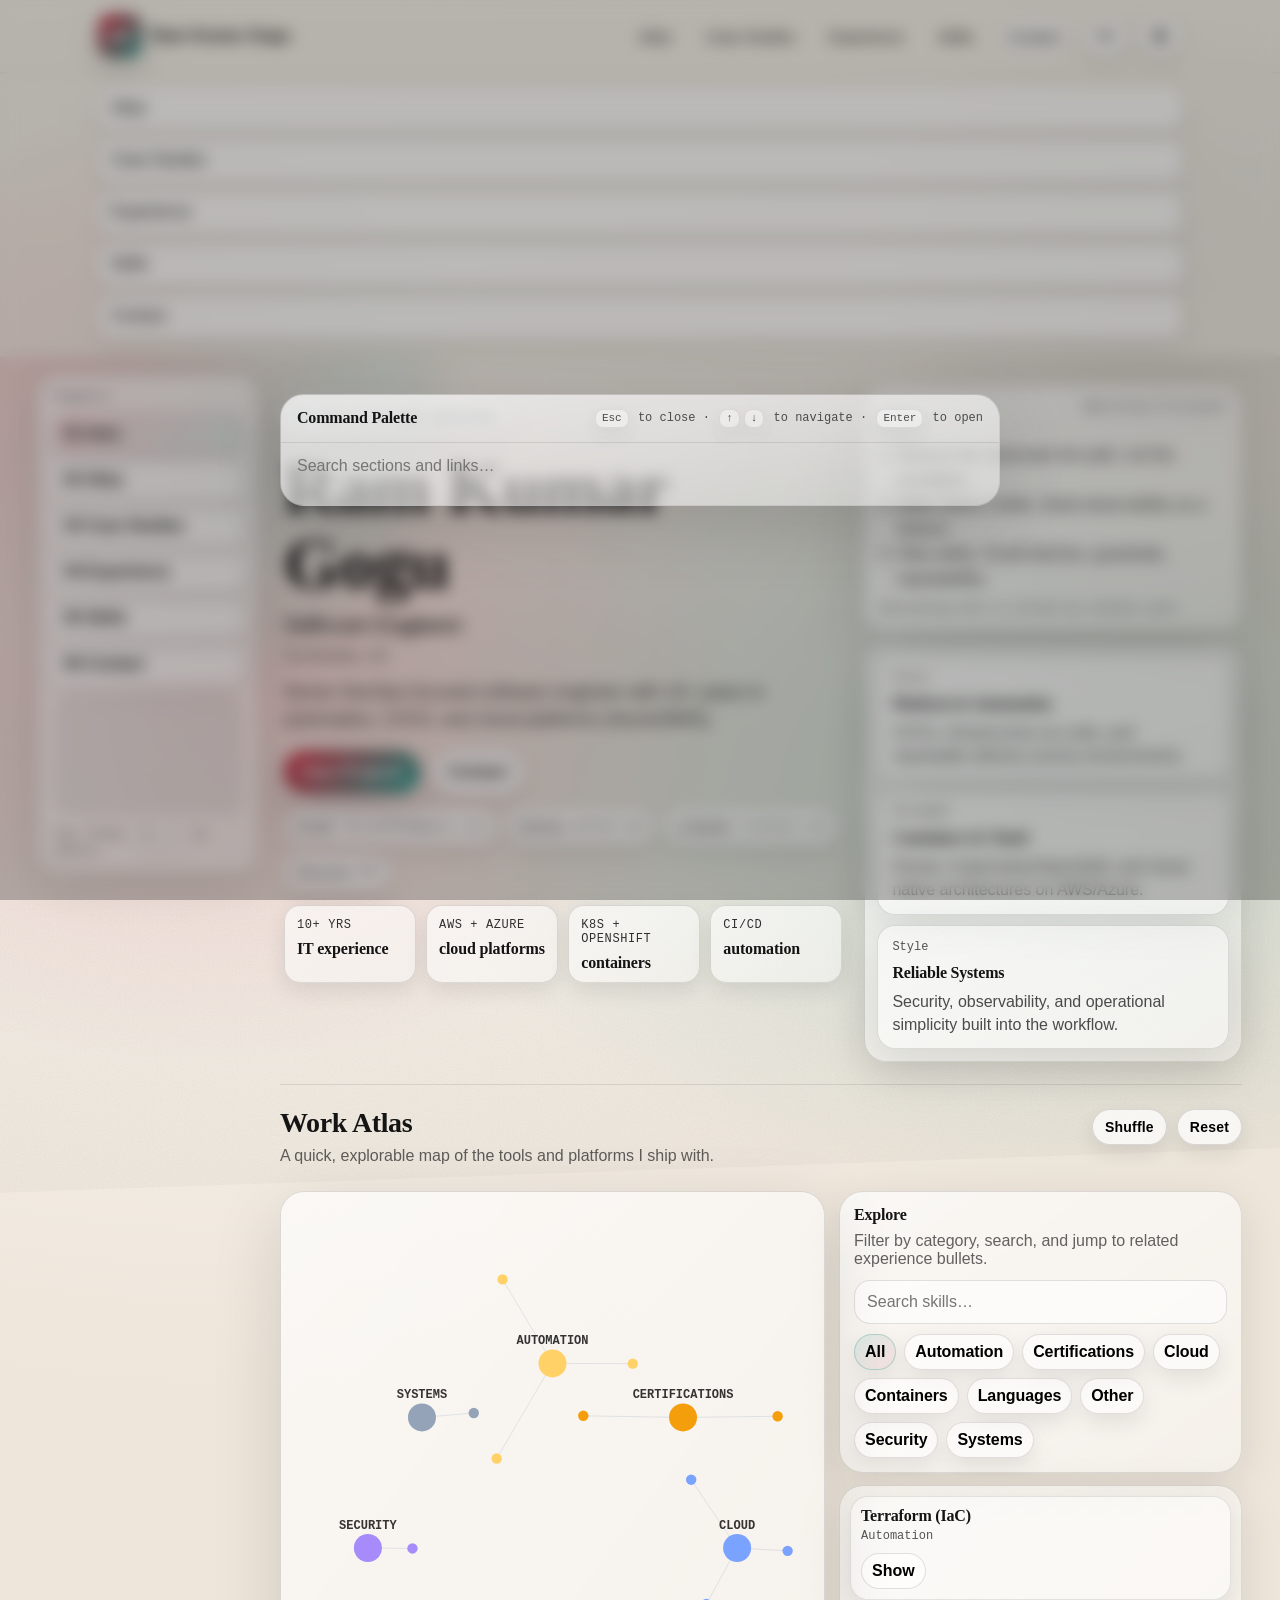
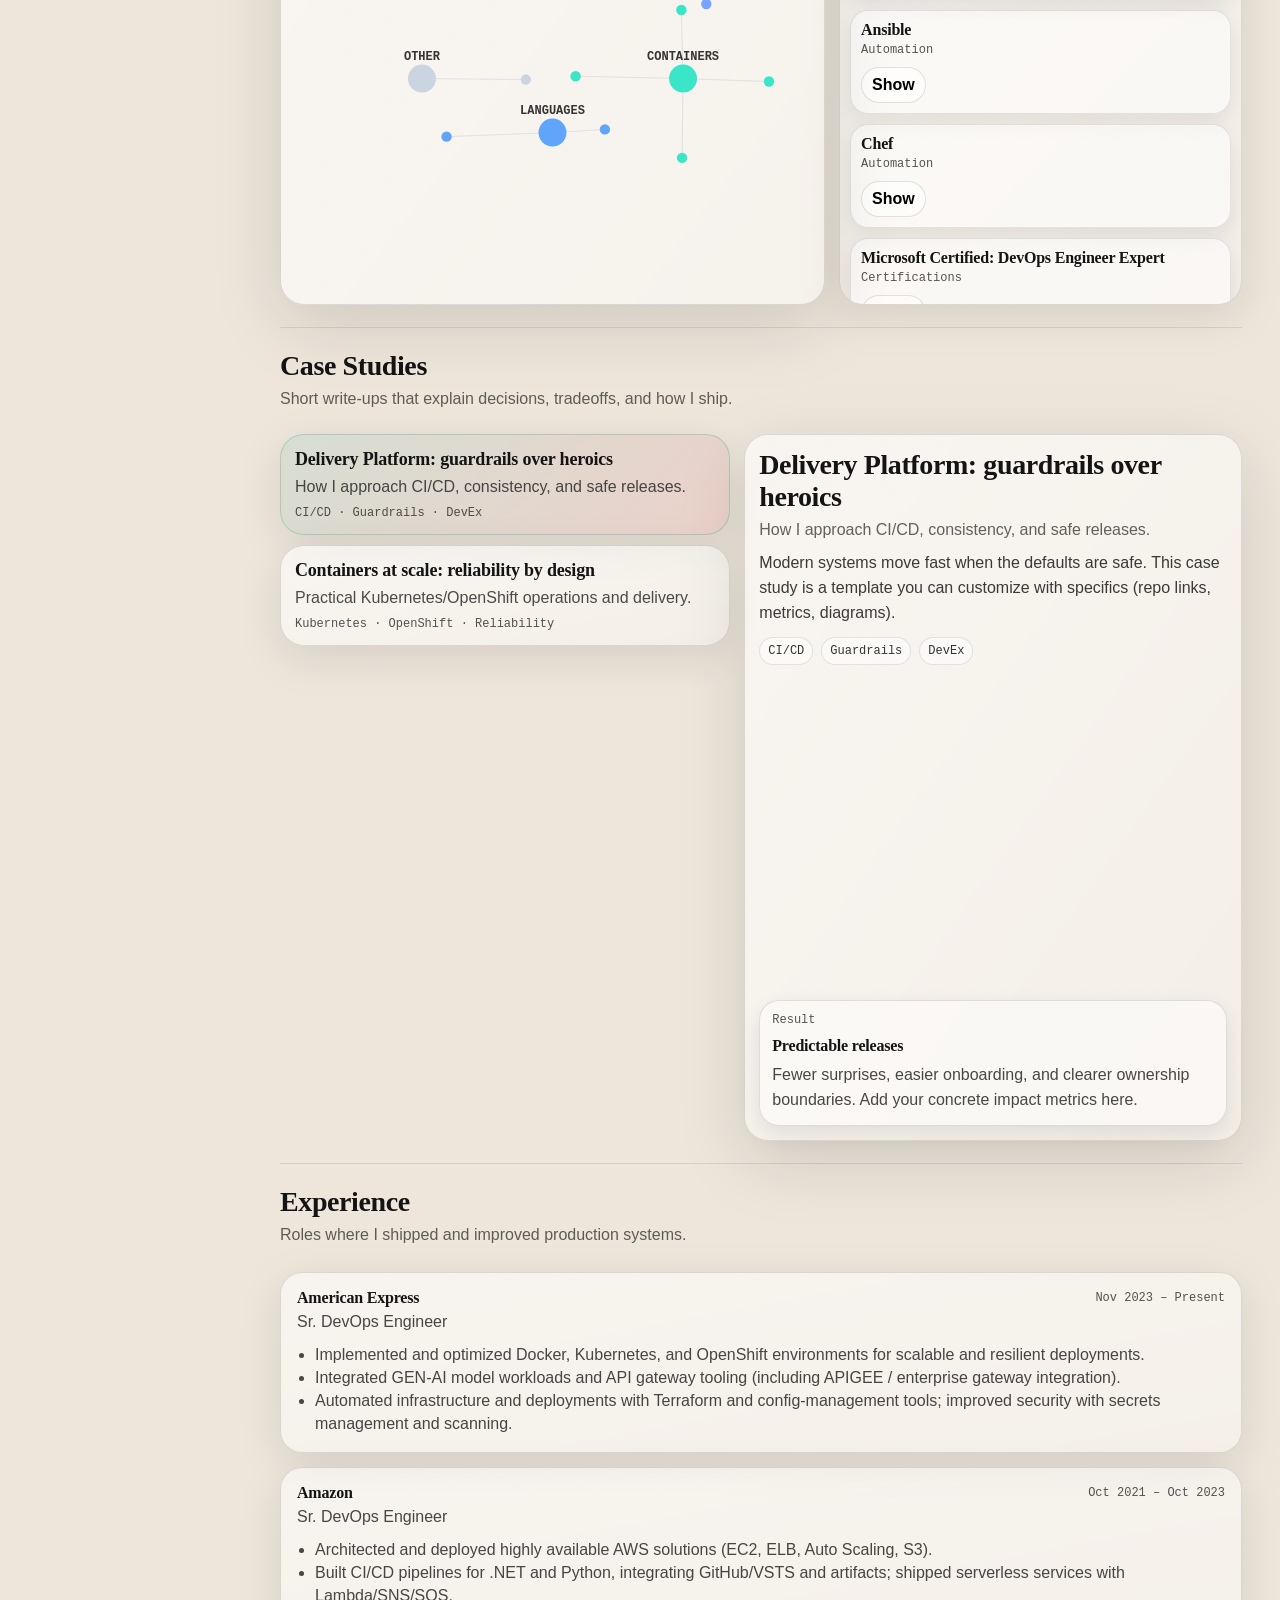
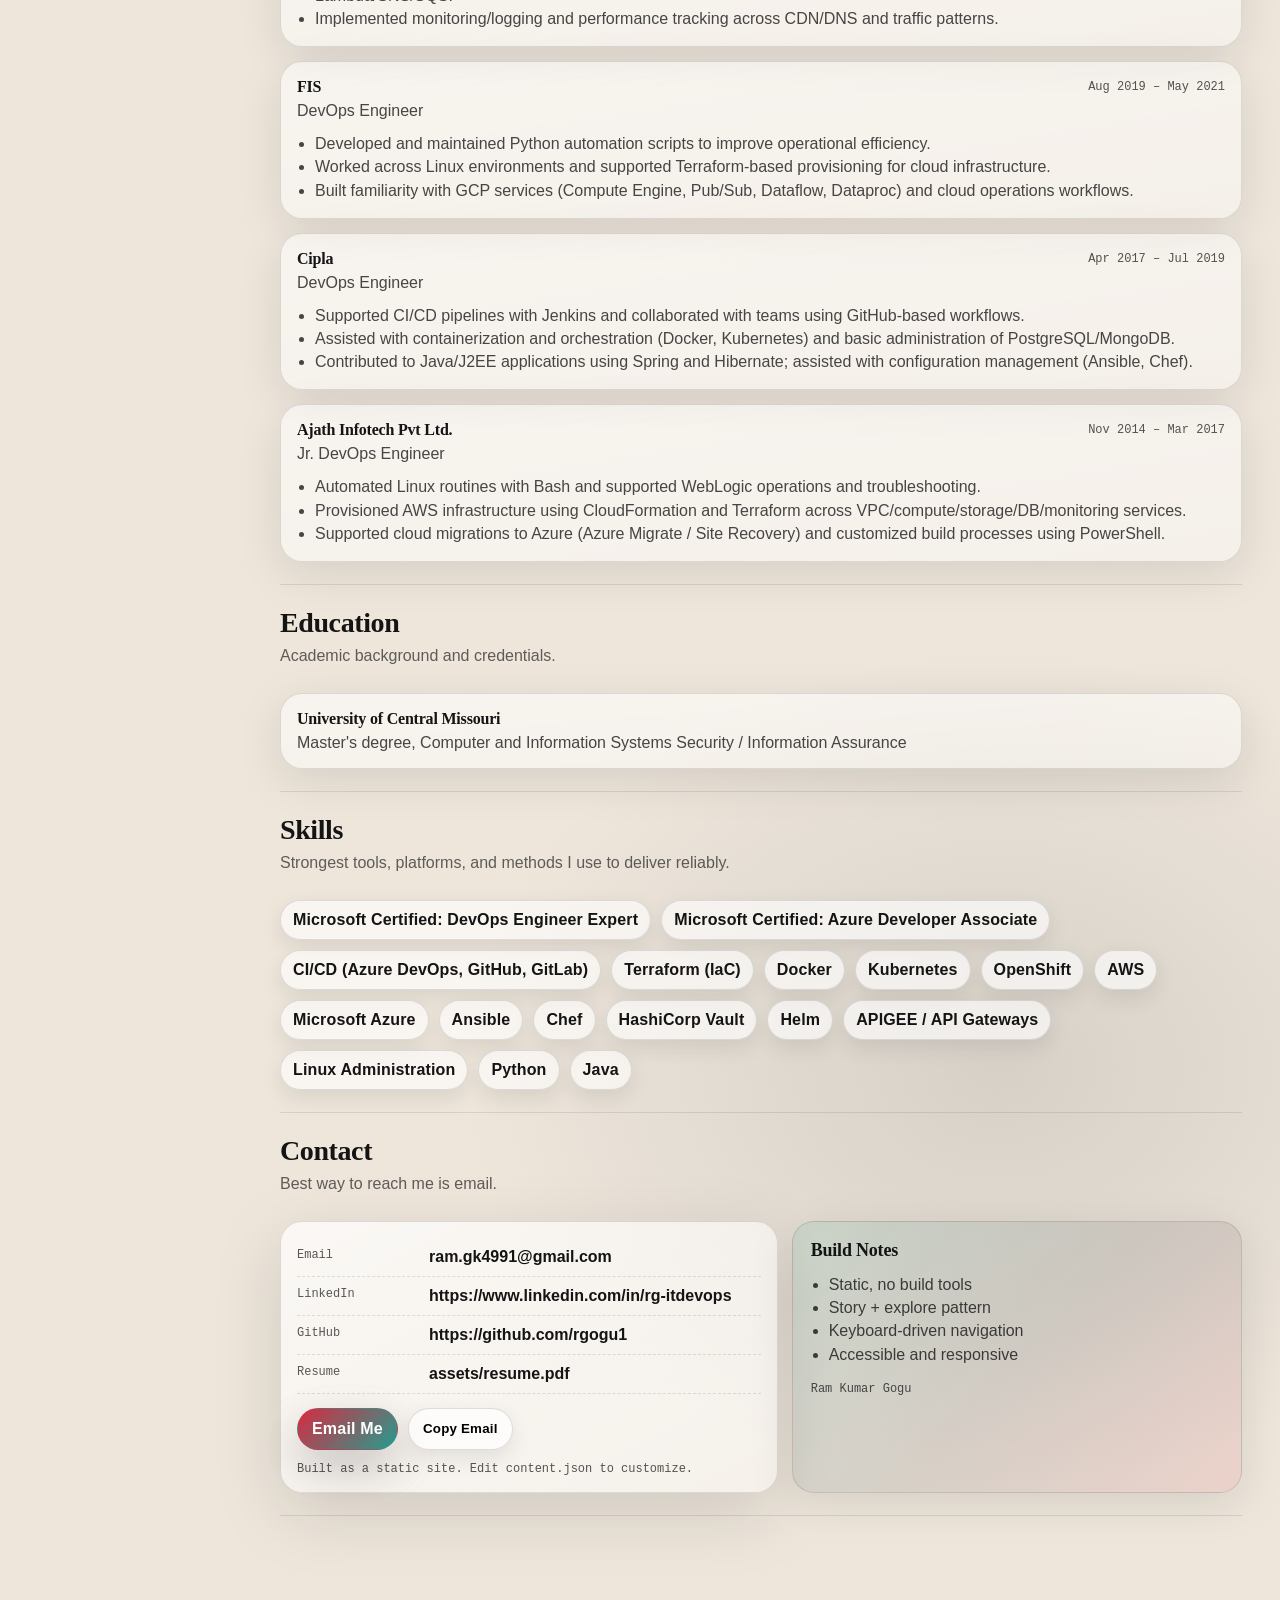
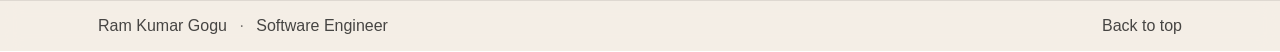
==== commit 5a04e8fe: "Cache-bust app/css" ====
--- a/index.html
+++ b/index.html
@@ -13,8 +13,8 @@
     <meta property="og:image" content="assets/og.svg" />
 
     <link rel="icon" href="assets/favicon.svg" type="image/svg+xml" />
-    <link rel="preload" href="styles.css" as="style" />
-    <link rel="stylesheet" href="styles.css" />
+    <link rel="preload" href="styles.css?v=e0c13d1" as="style" />
+    <link rel="stylesheet" href="styles.css?v=e0c13d1" />
   </head>
   <body>
     <a class="skip" href="#main">Skip to content</a>
@@ -304,6 +304,6 @@
       </div>
     </noscript>
 
-    <script type="module" src="app.js"></script>
+    <script type="module" src="app.js?v=e0c13d1"></script>
   </body>
 </html>
--- a/styles.css
+++ b/styles.css
@@ -1034,6 +1034,21 @@
   gap: 8px;
 }
 
+.palette__empty {
+  border: 1px dashed rgba(21, 21, 21, 0.14);
+  border-radius: 16px;
+  background: rgba(255, 255, 255, 0.46);
+  padding: 14px 12px;
+  font-family: var(--mono);
+  font-size: 12px;
+  opacity: 0.8;
+}
+
+:root[data-theme="dark"] .palette__empty {
+  border-color: rgba(255, 255, 255, 0.16);
+  background: rgba(16, 22, 34, 0.56);
+}
+
 .palette__item {
   display: grid;
   grid-template-columns: 1fr auto;
--- a/styles.css
+++ b/styles.css
@@ -1034,6 +1034,21 @@
   gap: 8px;
 }
 
+.palette__empty {
+  border: 1px dashed rgba(21, 21, 21, 0.14);
+  border-radius: 16px;
+  background: rgba(255, 255, 255, 0.46);
+  padding: 14px 12px;
+  font-family: var(--mono);
+  font-size: 12px;
+  opacity: 0.8;
+}
+
+:root[data-theme="dark"] .palette__empty {
+  border-color: rgba(255, 255, 255, 0.16);
+  background: rgba(16, 22, 34, 0.56);
+}
+
 .palette__item {
   display: grid;
   grid-template-columns: 1fr auto;
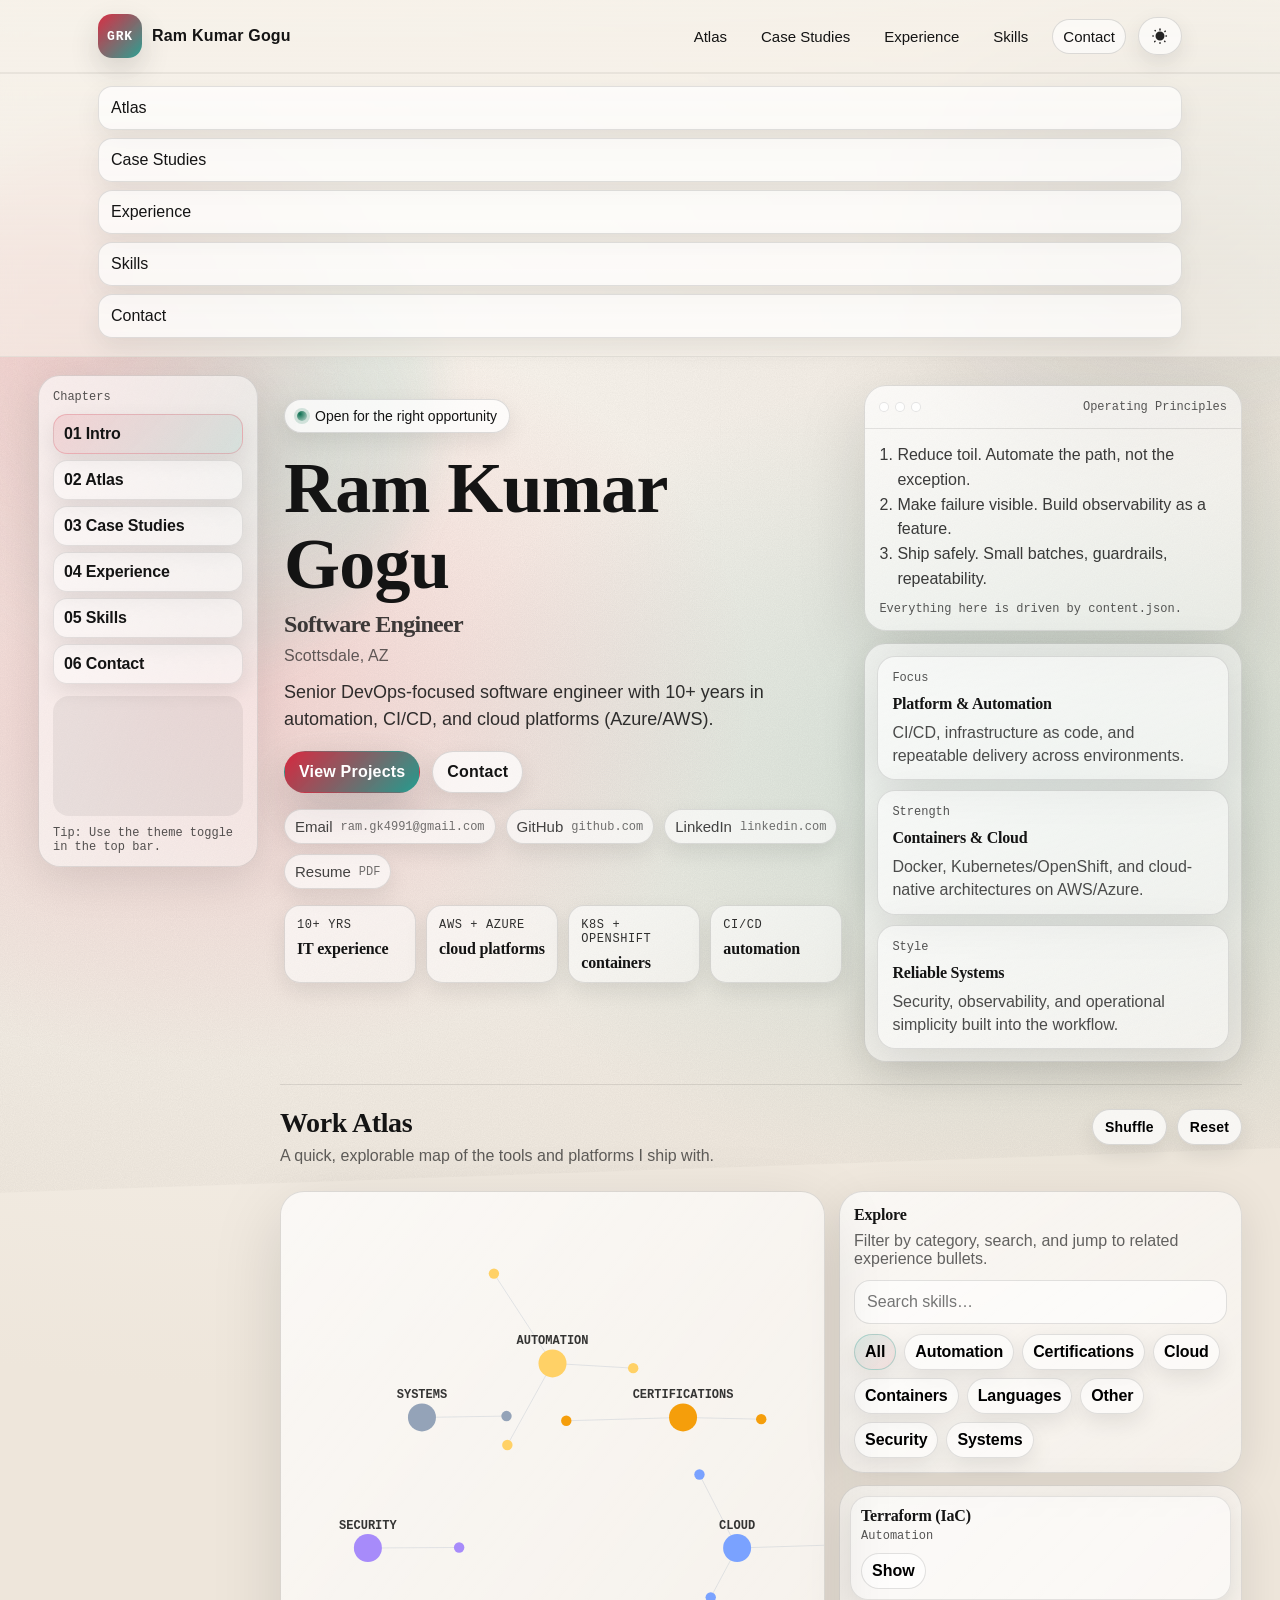
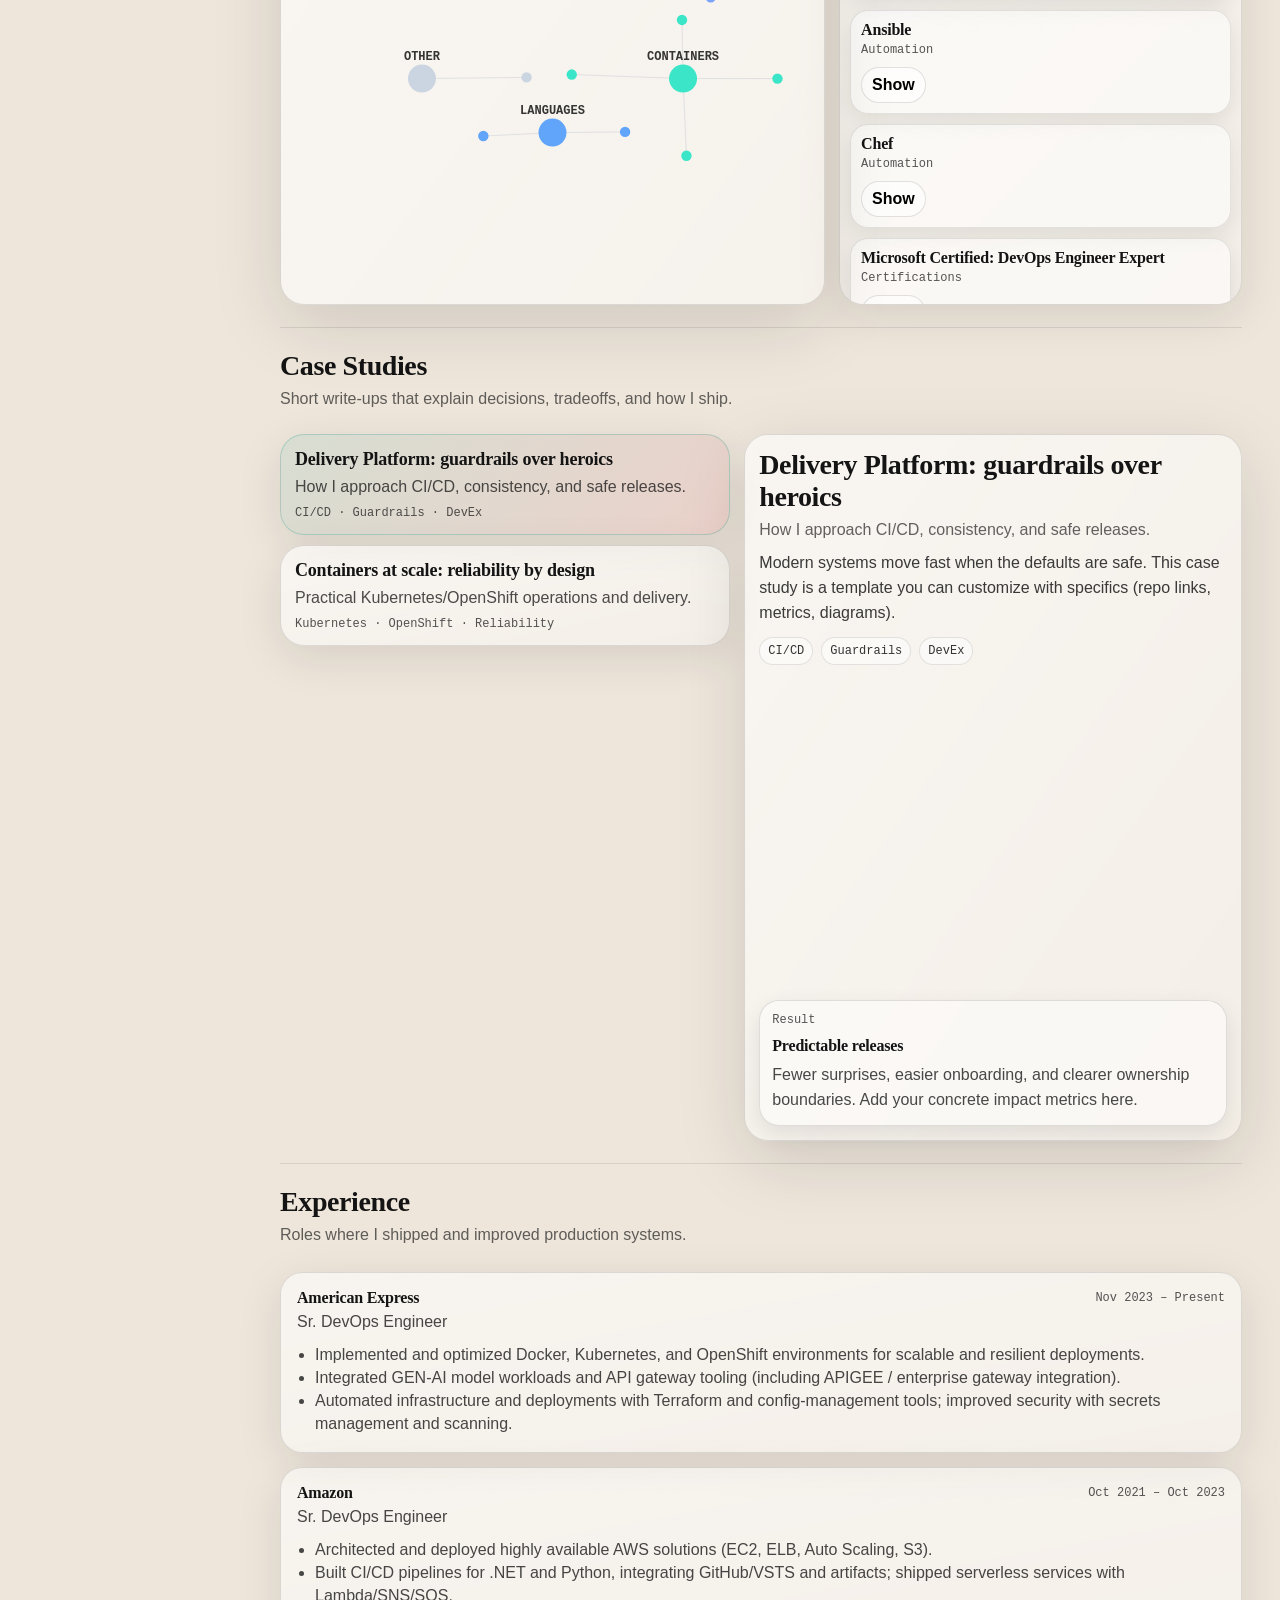
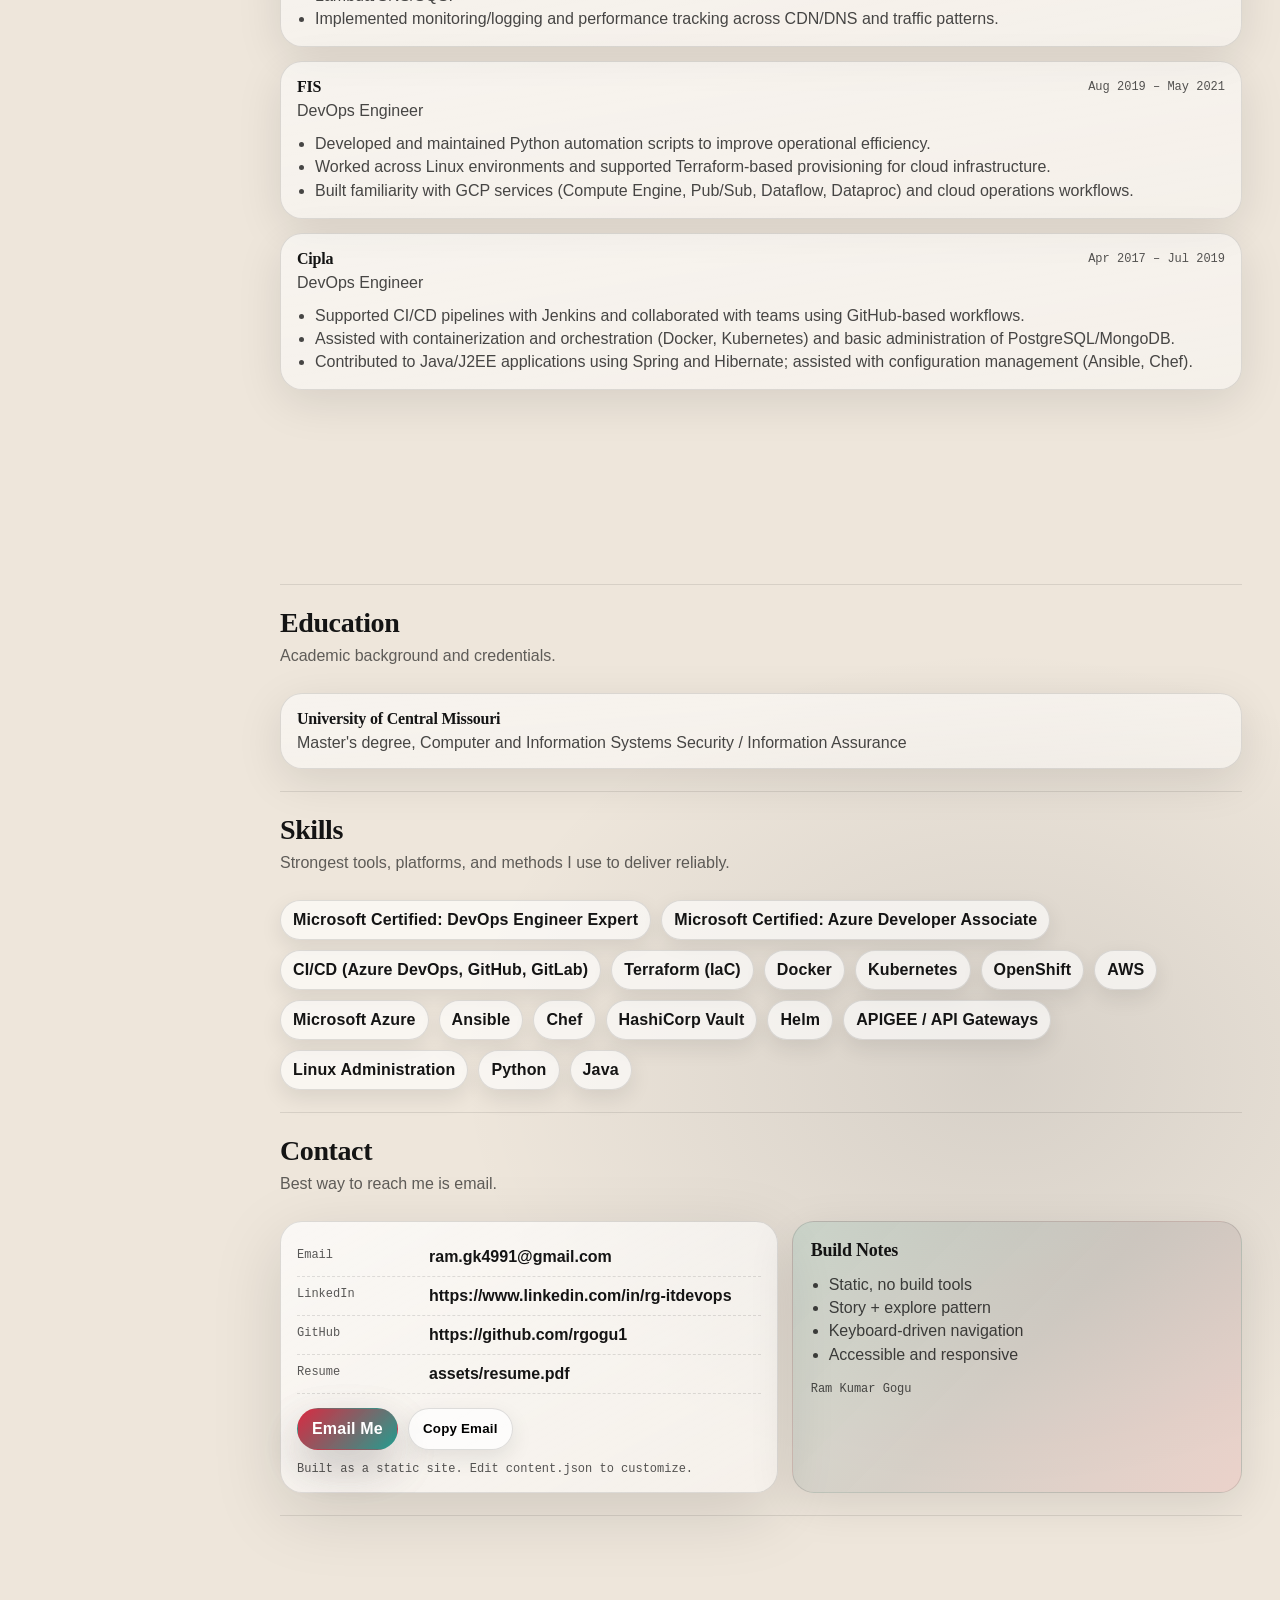
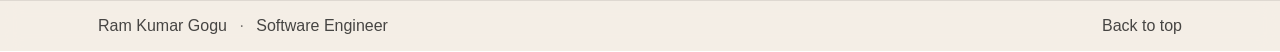
==== commit e21cd8ee: "Remove command palette" ====
--- a/index.html
+++ b/index.html
@@ -41,10 +41,6 @@
             <a href="#contact" class="pill">Contact</a>
           </div>
           <div class="nav__actions" aria-label="Quick actions">
-            <button class="nav__icon" id="cmdkBtn" type="button" aria-haspopup="dialog" aria-controls="palette">
-              <span class="nav__iconText">⌘K</span>
-              <span class="nav__sr">Open command palette</span>
-            </button>
             <button class="nav__icon" id="themeBtn" type="button" aria-label="Toggle theme">
               <svg class="nav__svg" viewBox="0 0 24 24" aria-hidden="true">
                 <path
@@ -87,7 +83,7 @@
             <div class="rail__meter" aria-hidden="true">
               <div class="rail__meterBar" id="railMeter"></div>
             </div>
-            <div class="rail__hint">Tip: Press <span class="kbd">⌘</span><span class="kbd">K</span> to search.</div>
+            <div class="rail__hint">Tip: Use the theme toggle in the top bar.</div>
           </div>
         </div>
       </aside>
@@ -275,28 +271,6 @@
       </div>
     </footer>
 
-    <div class="palette" id="palette" hidden>
-      <div class="palette__backdrop" id="paletteBackdrop" aria-hidden="true"></div>
-      <div class="palette__panel" role="dialog" aria-modal="true" aria-labelledby="paletteTitle">
-        <div class="palette__head">
-          <div class="palette__title" id="paletteTitle">Command Palette</div>
-          <div class="palette__hint">
-            <span class="kbd">Esc</span> to close · <span class="kbd">↑</span><span class="kbd">↓</span> to navigate ·
-            <span class="kbd">Enter</span> to open
-          </div>
-        </div>
-        <input
-          class="palette__input"
-          id="paletteInput"
-          type="search"
-          inputmode="search"
-          autocomplete="off"
-          placeholder="Search sections and links…"
-        />
-        <div class="palette__list" id="paletteList" role="listbox" aria-label="Results"></div>
-      </div>
-    </div>
-
     <noscript>
       <div class="noscript">
         This site uses a small amount of JavaScript to load content and power the atlas. If you prefer no JS, you can still
--- a/styles.css
+++ b/styles.css
@@ -935,160 +935,6 @@
   opacity: 0.7;
 }
 
-.palette {
-  position: fixed;
-  inset: 0;
-  z-index: 60;
-  display: grid;
-  place-items: center;
-}
-
-.palette__backdrop {
-  position: absolute;
-  inset: 0;
-  background: rgba(0, 0, 0, 0.26);
-  backdrop-filter: blur(8px);
-}
-
-:root[data-theme="dark"] .palette__backdrop {
-  background: rgba(0, 0, 0, 0.46);
-}
-
-.palette__panel {
-  width: min(720px, calc(100vw - 24px));
-  border-radius: 24px;
-  border: 1px solid rgba(21, 21, 21, 0.12);
-  background: linear-gradient(to bottom right, var(--paper), rgba(255, 255, 255, 0.42));
-  box-shadow: var(--shadow);
-  position: relative;
-  z-index: 1;
-  overflow: hidden;
-}
-
-:root[data-theme="dark"] .palette__panel {
-  border-color: rgba(255, 255, 255, 0.14);
-  background: linear-gradient(to bottom right, rgba(16, 22, 34, 0.86), rgba(16, 22, 34, 0.62));
-}
-
-.palette__head {
-  display: flex;
-  justify-content: space-between;
-  gap: 10px;
-  padding: 14px 16px;
-  border-bottom: 1px solid rgba(21, 21, 21, 0.10);
-}
-
-:root[data-theme="dark"] .palette__head {
-  border-bottom-color: rgba(255, 255, 255, 0.12);
-}
-
-.palette__title {
-  font-weight: 900;
-  letter-spacing: -0.2px;
-  font-family: var(--display);
-}
-
-.palette__hint {
-  font-family: var(--mono);
-  font-size: 12px;
-  opacity: 0.72;
-  text-align: right;
-}
-
-.kbd {
-  display: inline-block;
-  min-width: 18px;
-  padding: 3px 6px;
-  border-radius: 8px;
-  border: 1px solid rgba(21, 21, 21, 0.12);
-  background: rgba(255, 255, 255, 0.56);
-  box-shadow: var(--shadow3);
-  margin-left: 2px;
-  margin-right: 2px;
-  line-height: 1;
-  font-family: var(--mono);
-  font-size: 11px;
-}
-
-:root[data-theme="dark"] .kbd {
-  border-color: rgba(255, 255, 255, 0.14);
-  background: rgba(16, 22, 34, 0.66);
-}
-
-.palette__input {
-  width: 100%;
-  padding: 14px 16px;
-  border: 0;
-  outline: none;
-  font: inherit;
-  font-size: 16px;
-  background: transparent;
-  color: inherit;
-}
-
-.palette__list {
-  max-height: min(56vh, 460px);
-  overflow: auto;
-  padding: 8px;
-  display: grid;
-  gap: 8px;
-}
-
-.palette__empty {
-  border: 1px dashed rgba(21, 21, 21, 0.14);
-  border-radius: 16px;
-  background: rgba(255, 255, 255, 0.46);
-  padding: 14px 12px;
-  font-family: var(--mono);
-  font-size: 12px;
-  opacity: 0.8;
-}
-
-:root[data-theme="dark"] .palette__empty {
-  border-color: rgba(255, 255, 255, 0.16);
-  background: rgba(16, 22, 34, 0.56);
-}
-
-.palette__item {
-  display: grid;
-  grid-template-columns: 1fr auto;
-  gap: 10px;
-  align-items: center;
-  padding: 12px 12px;
-  border-radius: 16px;
-  border: 1px solid rgba(21, 21, 21, 0.12);
-  background: rgba(255, 255, 255, 0.56);
-  box-shadow: var(--shadow3);
-}
-
-:root[data-theme="dark"] .palette__item {
-  border-color: rgba(255, 255, 255, 0.14);
-  background: rgba(16, 22, 34, 0.60);
-}
-
-.palette__item:hover,
-.palette__item[aria-selected="true"] {
-  text-decoration: none;
-  transform: translateY(-1px);
-}
-
-.palette__itemMain {
-  display: grid;
-  gap: 6px;
-}
-
-.palette__itemTitle {
-  font-weight: 900;
-  letter-spacing: -0.2px;
-  font-family: var(--display);
-}
-
-.palette__itemMeta {
-  font-family: var(--mono);
-  font-size: 12px;
-  opacity: 0.72;
-}
-
 .reveal {
   opacity: 0;
   transform: translateY(10px);
@@ -1143,9 +989,7 @@
   .btn:hover,
   .nav__icon:hover,
   .menu a:hover,
-  .project__links a:hover,
-  .palette__item:hover,
-  .palette__item[aria-selected="true"] {
+  .project__links a:hover {
     transform: none;
   }
 }
--- a/styles.css
+++ b/styles.css
@@ -935,160 +935,6 @@
   opacity: 0.7;
 }
 
-.palette {
-  position: fixed;
-  inset: 0;
-  z-index: 60;
-  display: grid;
-  place-items: center;
-}
-
-.palette__backdrop {
-  position: absolute;
-  inset: 0;
-  background: rgba(0, 0, 0, 0.26);
-  backdrop-filter: blur(8px);
-}
-
-:root[data-theme="dark"] .palette__backdrop {
-  background: rgba(0, 0, 0, 0.46);
-}
-
-.palette__panel {
-  width: min(720px, calc(100vw - 24px));
-  border-radius: 24px;
-  border: 1px solid rgba(21, 21, 21, 0.12);
-  background: linear-gradient(to bottom right, var(--paper), rgba(255, 255, 255, 0.42));
-  box-shadow: var(--shadow);
-  position: relative;
-  z-index: 1;
-  overflow: hidden;
-}
-
-:root[data-theme="dark"] .palette__panel {
-  border-color: rgba(255, 255, 255, 0.14);
-  background: linear-gradient(to bottom right, rgba(16, 22, 34, 0.86), rgba(16, 22, 34, 0.62));
-}
-
-.palette__head {
-  display: flex;
-  justify-content: space-between;
-  gap: 10px;
-  padding: 14px 16px;
-  border-bottom: 1px solid rgba(21, 21, 21, 0.10);
-}
-
-:root[data-theme="dark"] .palette__head {
-  border-bottom-color: rgba(255, 255, 255, 0.12);
-}
-
-.palette__title {
-  font-weight: 900;
-  letter-spacing: -0.2px;
-  font-family: var(--display);
-}
-
-.palette__hint {
-  font-family: var(--mono);
-  font-size: 12px;
-  opacity: 0.72;
-  text-align: right;
-}
-
-.kbd {
-  display: inline-block;
-  min-width: 18px;
-  padding: 3px 6px;
-  border-radius: 8px;
-  border: 1px solid rgba(21, 21, 21, 0.12);
-  background: rgba(255, 255, 255, 0.56);
-  box-shadow: var(--shadow3);
-  margin-left: 2px;
-  margin-right: 2px;
-  line-height: 1;
-  font-family: var(--mono);
-  font-size: 11px;
-}
-
-:root[data-theme="dark"] .kbd {
-  border-color: rgba(255, 255, 255, 0.14);
-  background: rgba(16, 22, 34, 0.66);
-}
-
-.palette__input {
-  width: 100%;
-  padding: 14px 16px;
-  border: 0;
-  outline: none;
-  font: inherit;
-  font-size: 16px;
-  background: transparent;
-  color: inherit;
-}
-
-.palette__list {
-  max-height: min(56vh, 460px);
-  overflow: auto;
-  padding: 8px;
-  display: grid;
-  gap: 8px;
-}
-
-.palette__empty {
-  border: 1px dashed rgba(21, 21, 21, 0.14);
-  border-radius: 16px;
-  background: rgba(255, 255, 255, 0.46);
-  padding: 14px 12px;
-  font-family: var(--mono);
-  font-size: 12px;
-  opacity: 0.8;
-}
-
-:root[data-theme="dark"] .palette__empty {
-  border-color: rgba(255, 255, 255, 0.16);
-  background: rgba(16, 22, 34, 0.56);
-}
-
-.palette__item {
-  display: grid;
-  grid-template-columns: 1fr auto;
-  gap: 10px;
-  align-items: center;
-  padding: 12px 12px;
-  border-radius: 16px;
-  border: 1px solid rgba(21, 21, 21, 0.12);
-  background: rgba(255, 255, 255, 0.56);
-  box-shadow: var(--shadow3);
-}
-
-:root[data-theme="dark"] .palette__item {
-  border-color: rgba(255, 255, 255, 0.14);
-  background: rgba(16, 22, 34, 0.60);
-}
-
-.palette__item:hover,
-.palette__item[aria-selected="true"] {
-  text-decoration: none;
-  transform: translateY(-1px);
-}
-
-.palette__itemMain {
-  display: grid;
-  gap: 6px;
-}
-
-.palette__itemTitle {
-  font-weight: 900;
-  letter-spacing: -0.2px;
-  font-family: var(--display);
-}
-
-.palette__itemMeta {
-  font-family: var(--mono);
-  font-size: 12px;
-  opacity: 0.72;
-}
-
 .reveal {
   opacity: 0;
   transform: translateY(10px);
@@ -1143,9 +989,7 @@
   .btn:hover,
   .nav__icon:hover,
   .menu a:hover,
-  .project__links a:hover,
-  .palette__item:hover,
-  .palette__item[aria-selected="true"] {
+  .project__links a:hover {
     transform: none;
   }
 }
